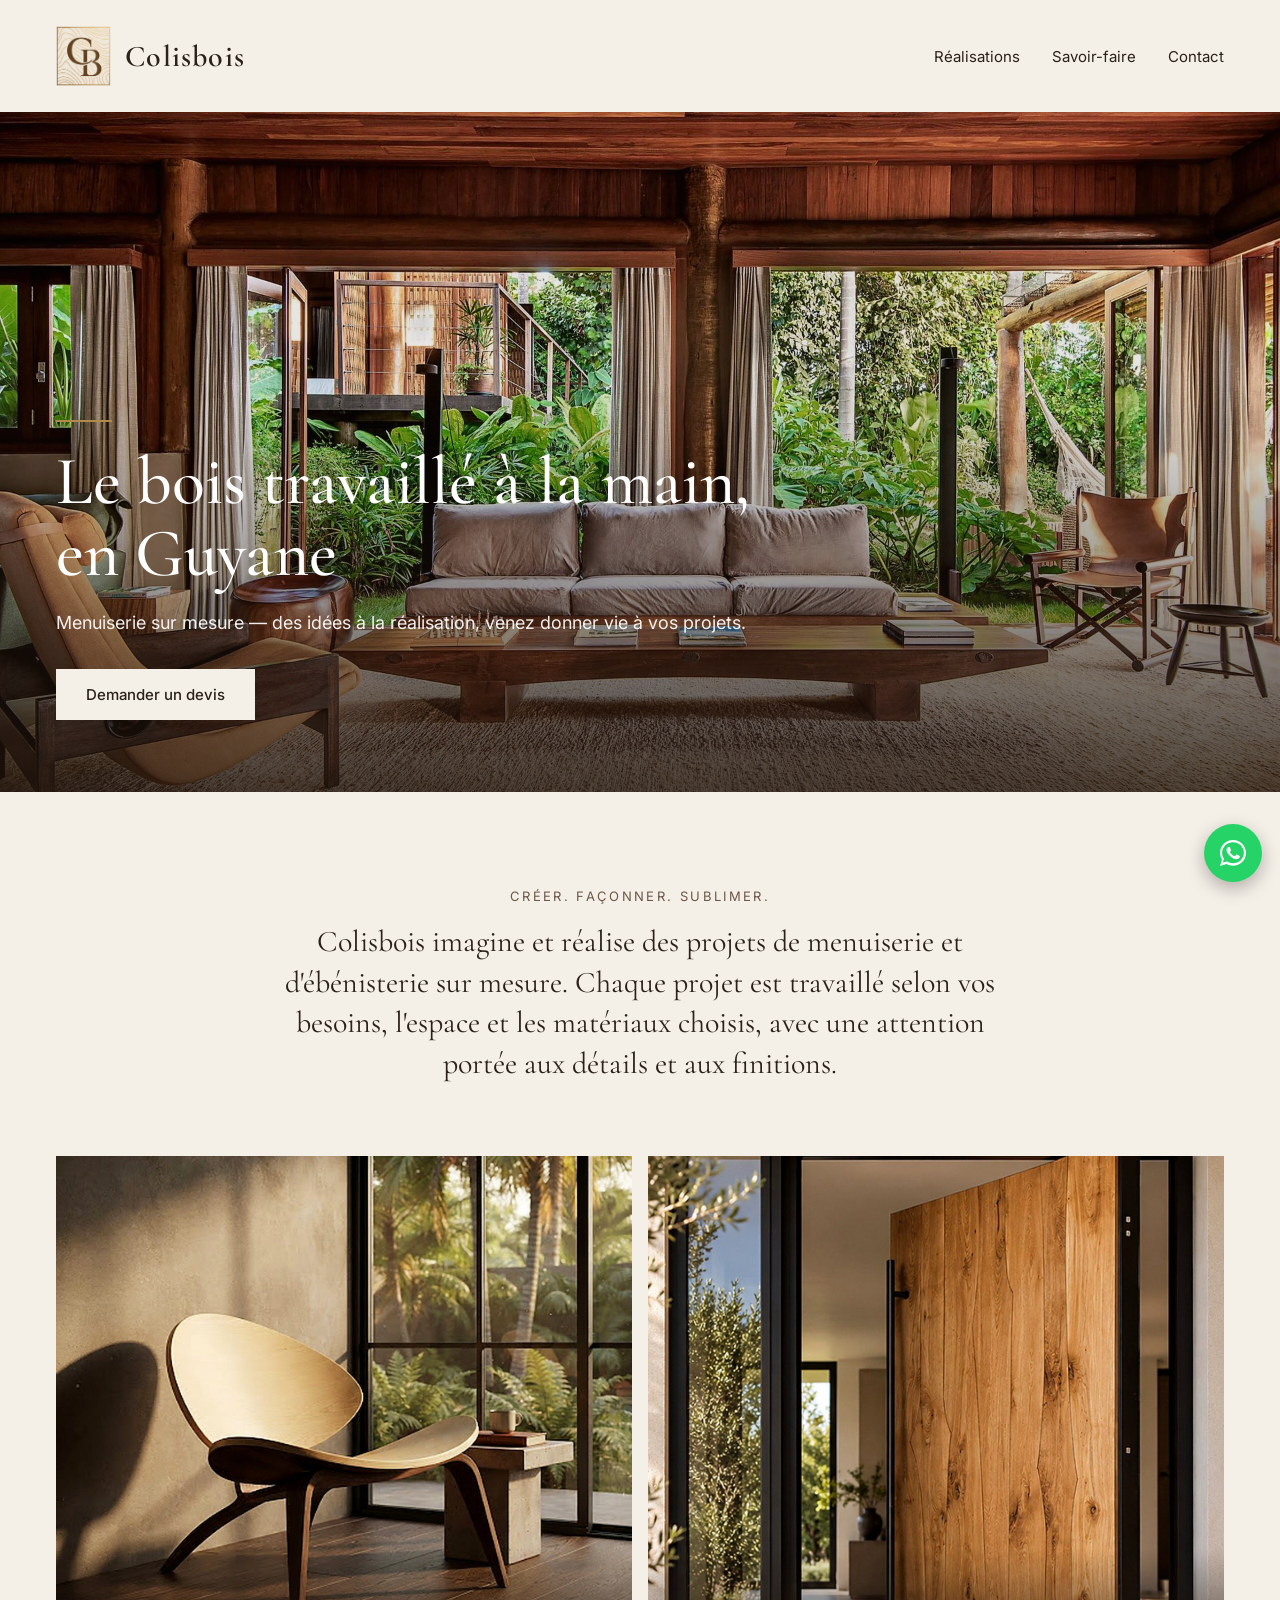
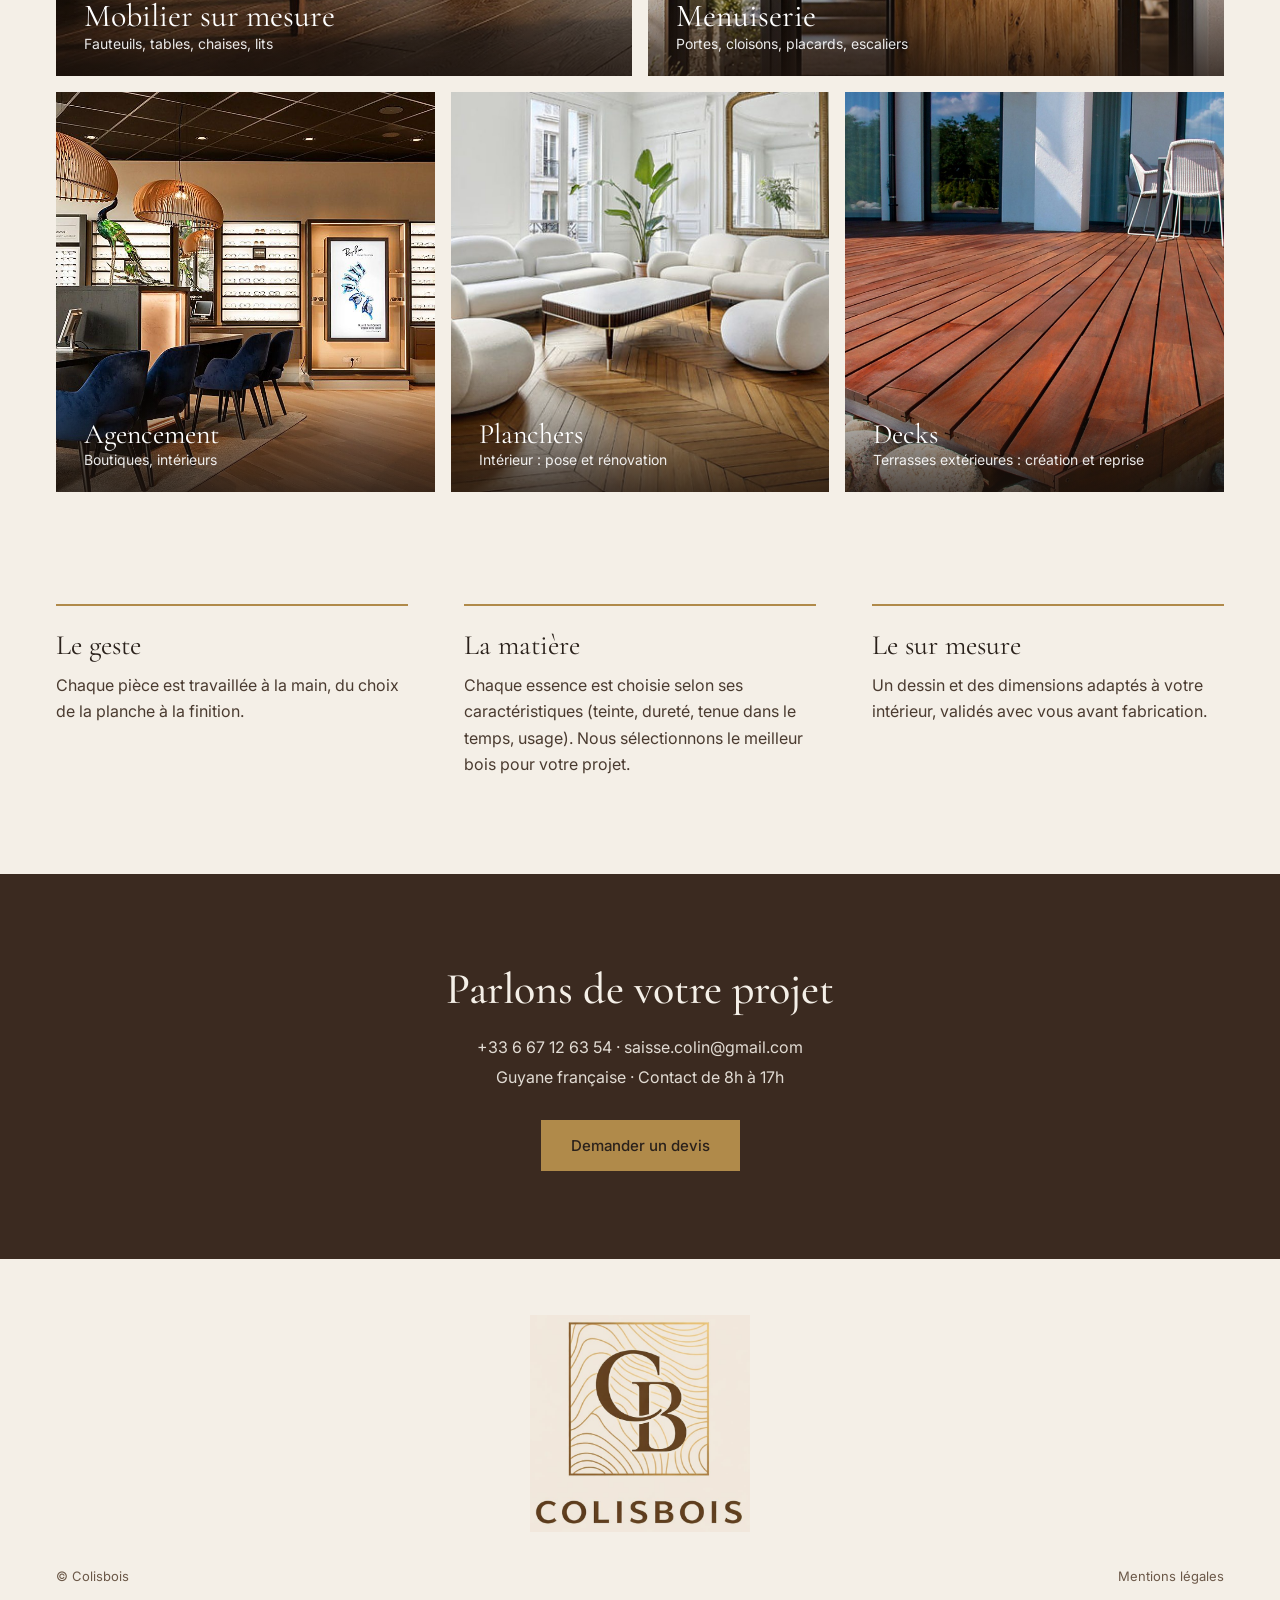
==== index.html @ a7c2ff22 "Add files via upload" ====
<!doctype html>
<html lang="fr">
<head>
<meta charset="utf-8">
<meta name="viewport" content="width=device-width, initial-scale=1">
<title>Colisbois – Menuisier et ébéniste sur mesure en Guyane</title>
<meta name="description" content="Colisbois, menuiserie et ébénisterie sur mesure en Guyane : meubles, portes, agencement, planchers et decks. Des idées à la réalisation. Devis sur demande.">
<link rel="canonical" href="https://www.colisbois.fr/">
<link rel="icon" href="favicon.png">
<meta property="og:title" content="Colisbois – Menuisier et ébéniste sur mesure en Guyane">
<meta property="og:description" content="Créer. Façonner. Sublimer. Menuiserie et ébénisterie sur mesure en Guyane.">
<meta property="og:image" content="https://www.colisbois.fr/images/hero.jpg">
<meta property="og:type" content="website">
<link href="https://fonts.googleapis.com/css2?family=Cormorant+Garamond:wght@500;600&family=Inter:wght@400;500&display=swap" rel="stylesheet">
<style>
html{scroll-behavior:smooth}
body{margin:0;background:#F4EFE7}


a{color:inherit;text-decoration:none}
.tile{position:relative;overflow:hidden;display:block;min-height:340px;background:#5A3A29}
.tile img{position:absolute;inset:0;width:100%;height:100%;object-fit:cover;transition:transform .6s}
.tile{perspective:1400px;overflow:visible !important}
.flip{position:absolute;inset:0;transform-style:preserve-3d;transition:transform .8s ease}
.tile:hover .flip,.tile:focus .flip,.tile:focus-within .flip{transform:rotateY(180deg)}
.front,.back{position:absolute;inset:0;backface-visibility:hidden;-webkit-backface-visibility:hidden;overflow:hidden}
.desc{display:none;margin:8px 0 0;font-size:14px;line-height:1.5;opacity:.95}
@media(hover:none),(max-width:800px){.desc{display:block}.flip{transform:none !important}.back{display:none}.cap{padding-top:80px}}
.back{transform:rotateY(180deg);background:#3B2A20;color:#F4EFE7;display:flex;flex-direction:column;justify-content:center;padding:36px;box-sizing:border-box}
.cap{position:absolute;left:0;right:0;bottom:0;padding:48px 28px 24px;color:#fff;background:linear-gradient(transparent,rgba(30,20,14,.78))}
.wa{display:flex}
[id]{scroll-margin-top:110px}
@media(max-width:800px){.grid{grid-template-columns:1fr !important}.grid a{grid-column:auto !important}.cols{flex-direction:column !important}.nav{flex-wrap:wrap;gap:12px}.hero h1{font-size:44px !important}}

.wa{position:fixed;right:18px;bottom:18px;width:58px;height:58px;border-radius:50%;background:#25D366;align-items:center;justify-content:center;box-shadow:0 6px 18px rgba(0,0,0,.28);z-index:50}
</style>
<script type="application/ld+json">{"@context":"https://schema.org","@type":"LocalBusiness","name":"Colisbois","description":"Menuiserie et ébénisterie sur mesure en Guyane : meubles, menuiserie, agencement, planchers et decks.","url":"https://www.colisbois.fr","telephone":"+33667126354","email":"saisse.colin@gmail.com","image":"https://www.colisbois.fr/images/hero.jpg","areaServed":"Guyane française","openingHours":"Mo-Fr 08:00-17:00","sameAs":[]}</script>
</head>
<body>

<div style="background:#F4EFE7;color:#2A211B;font-family:'Inter',sans-serif;max-width:1440px;margin:0 auto">
<div class="nav" style="position:sticky;top:0;z-index:40;background:#F4EFE7;display:flex;justify-content:space-between;align-items:center;padding:26px 56px;box-sizing:border-box">
<a href="#" aria-label="Colisbois, accueil" style="display:flex;align-items:center;gap:14px;font-family:'Cormorant Garamond',serif;font-size:30px;font-weight:600;letter-spacing:.04em"><img src="images/logo-mark.png" alt="" style="height:60px;width:auto;mix-blend-mode:multiply">Colisbois</a>
<div style="display:flex;gap:32px;font-size:15px"><a href="#univers">Réalisations</a><a href="#savoir-faire">Savoir-faire</a><a href="#contact">Contact</a></div>
</div>
<div class="hero" style="position:relative;min-height:680px;display:flex;align-items:flex-end;overflow:hidden;background:#3a2519">
<img src="images/hero.jpg" alt="Intérieur en bois ouvert sur la végétation" style="position:absolute;inset:0;width:100%;height:100%;object-fit:cover">
<div style="position:absolute;inset:0;background:linear-gradient(to top,rgba(30,18,10,.78),rgba(30,18,10,.1) 60%)"></div>
<div style="position:relative;padding:0 56px 72px;color:#fff;max-width:760px">
<div style="width:56px;height:2px;background:#B08A4A;margin-bottom:24px"></div>
<h1 style="margin:0 0 20px;font-family:'Cormorant Garamond',serif;font-weight:500;font-size:68px;line-height:1.05">Le bois travaillé à la main, en Guyane</h1>
<p style="margin:0 0 32px;font-size:18px;line-height:1.55;opacity:.92">Menuiserie sur mesure — des idées à la réalisation, venez donner vie à vos projets.</p>
<a href="#contact" style="display:inline-block;background:#F4EFE7;color:#2A211B;padding:16px 30px;font-weight:500;font-size:15px">Demander un devis</a>
</div>
</div>
<div style="max-width:760px;margin:0 auto;padding:96px 32px 72px;text-align:center">
<div style="font-size:13px;letter-spacing:.18em;text-transform:uppercase;color:#6B5848;margin-bottom:18px">Créer. Façonner. Sublimer.</div>
<p style="margin:0;font-family:'Cormorant Garamond',serif;font-size:30px;line-height:1.35">Colisbois imagine et réalise des projets de menuiserie et d'ébénisterie sur mesure. Chaque projet est travaillé selon vos besoins, l'espace et les matériaux choisis, avec une attention portée aux détails et aux finitions.</p>
</div>
<div id="univers" class="grid" style="display:grid;grid-template-columns:repeat(6,1fr);gap:16px;padding:0 56px;box-sizing:border-box">
<a class="tile" href="#contact" style="grid-column:span 3;min-height:520px"><div class="flip"><div class="front"><img src="images/mobilier.jpg" alt="Fauteuil en bois clair et noyer"><div class="cap"><div style="font-family:'Cormorant Garamond',serif;font-size:32px">Mobilier sur mesure</div><div style="font-size:14px;opacity:.9">Fauteuils, tables, chaises, lits</div><p class="desc">Colisbois réalise tout type de meubles sur mesure, dans l'essence de bois de votre choix : fauteuils, tables, chaises, lits, buffets… Dimensions, finitions et style définis avec vous.</p></div></div><div class="back"><div style="width:48px;height:2px;background:#B08A4A;margin-bottom:20px"></div><div style="font-family:'Cormorant Garamond',serif;font-size:32px;margin-bottom:14px">Mobilier sur mesure</div><p style="margin:0 0 22px;font-size:16px;line-height:1.65;opacity:.92">Colisbois réalise tout type de meubles sur mesure, dans l'essence de bois de votre choix : fauteuils, tables, chaises, lits, buffets… Dimensions, finitions et style définis avec vous.</p><span style="font-size:14px;color:#B08A4A;border-bottom:1px solid #B08A4A;align-self:flex-start;padding-bottom:2px">Demander un devis</span></div></div></a>
<a class="tile" href="#contact" style="grid-column:span 3;min-height:520px"><div class="flip"><div class="front"><img src="images/menuiserie.jpg" alt="Porte pivotante en chêne massif avec cadre noir" style="object-position:center 45%"><div class="cap"><div style="font-family:'Cormorant Garamond',serif;font-size:32px">Menuiserie</div><div style="font-size:14px;opacity:.9">Portes, cloisons, placards, escaliers</div><p class="desc">Portes, cloisons, placards, escaliers… des ouvrages de menuiserie conçus selon votre espace et posés avec soin.</p></div></div><div class="back"><div style="width:48px;height:2px;background:#B08A4A;margin-bottom:20px"></div><div style="font-family:'Cormorant Garamond',serif;font-size:32px;margin-bottom:14px">Menuiserie</div><p style="margin:0 0 22px;font-size:16px;line-height:1.65;opacity:.92">Portes, cloisons, placards, escaliers… des ouvrages de menuiserie conçus selon votre espace et posés avec soin.</p><span style="font-size:14px;color:#B08A4A;border-bottom:1px solid #B08A4A;align-self:flex-start;padding-bottom:2px">Demander un devis</span></div></div></a>
<a class="tile" href="#contact" style="grid-column:span 2;min-height:400px"><div class="flip"><div class="front"><img src="images/agencement.jpg" alt="Agencement d'une boutique en bois et lumière chaude"><div class="cap"><div style="font-family:'Cormorant Garamond',serif;font-size:28px">Agencement</div><div style="font-size:14px;opacity:.9">Boutiques, intérieurs</div><p class="desc">Aménagement de boutiques et d'intérieurs : comptoirs, rayonnages, habillages muraux, pensés pour votre activité et votre image.</p></div></div><div class="back"><div style="width:48px;height:2px;background:#B08A4A;margin-bottom:20px"></div><div style="font-family:'Cormorant Garamond',serif;font-size:32px;margin-bottom:14px">Agencement</div><p style="margin:0 0 22px;font-size:16px;line-height:1.65;opacity:.92">Aménagement de boutiques et d'intérieurs : comptoirs, rayonnages, habillages muraux, pensés pour votre activité et votre image.</p><span style="font-size:14px;color:#B08A4A;border-bottom:1px solid #B08A4A;align-self:flex-start;padding-bottom:2px">Demander un devis</span></div></div></a>
<a class="tile" href="#contact" style="grid-column:span 2;min-height:400px"><div class="flip"><div class="front"><img src="images/planchers.jpg" alt="Parquet en point de Hongrie dans un salon haussmannien"><div class="cap"><div style="font-family:'Cormorant Garamond',serif;font-size:28px">Planchers</div><div style="font-size:14px;opacity:.9">Intérieur : pose et rénovation</div><p class="desc">Pose et rénovation de planchers et parquets intérieurs, dans l'essence et la finition de votre choix.</p></div></div><div class="back"><div style="width:48px;height:2px;background:#B08A4A;margin-bottom:20px"></div><div style="font-family:'Cormorant Garamond',serif;font-size:32px;margin-bottom:14px">Planchers</div><p style="margin:0 0 22px;font-size:16px;line-height:1.65;opacity:.92">Pose et rénovation de planchers et parquets intérieurs, dans l'essence et la finition de votre choix.</p><span style="font-size:14px;color:#B08A4A;border-bottom:1px solid #B08A4A;align-self:flex-start;padding-bottom:2px">Demander un devis</span></div></div></a>
<a class="tile" href="#contact" style="grid-column:span 2;min-height:400px"><div class="flip"><div class="front"><img src="images/decks.jpg" alt="Terrasse en bois exotique"><div class="cap"><div style="font-family:'Cormorant Garamond',serif;font-size:28px">Decks</div><div style="font-size:14px;opacity:.9">Terrasses extérieures : création et reprise</div><p class="desc">Création et reprise de decks et terrasses extérieures, dans un bois adapté au climat de la Guyane.</p></div></div><div class="back"><div style="width:48px;height:2px;background:#B08A4A;margin-bottom:20px"></div><div style="font-family:'Cormorant Garamond',serif;font-size:32px;margin-bottom:14px">Decks</div><p style="margin:0 0 22px;font-size:16px;line-height:1.65;opacity:.92">Création et reprise de decks et terrasses extérieures, dans un bois adapté au climat de la Guyane.</p><span style="font-size:14px;color:#B08A4A;border-bottom:1px solid #B08A4A;align-self:flex-start;padding-bottom:2px">Demander un devis</span></div></div></a>
</div>
<div id="savoir-faire" style="padding:112px 56px 96px;box-sizing:border-box">
<div class="cols" style="display:flex;gap:56px;max-width:1200px;margin:0 auto">
<div style="flex:1;border-top:2px solid #B08A4A;padding-top:22px"><div style="font-family:'Cormorant Garamond',serif;font-size:28px;margin-bottom:10px">Le geste</div><p style="margin:0;line-height:1.65;color:#4A3B30">Chaque pièce est travaillée à la main, du choix de la planche à la finition.</p></div>
<div style="flex:1;border-top:2px solid #B08A4A;padding-top:22px"><div style="font-family:'Cormorant Garamond',serif;font-size:28px;margin-bottom:10px">La matière</div><p style="margin:0;line-height:1.65;color:#4A3B30">Chaque essence est choisie selon ses caractéristiques (teinte, dureté, tenue dans le temps, usage). Nous sélectionnons le meilleur bois pour votre projet.</p></div>
<div style="flex:1;border-top:2px solid #B08A4A;padding-top:22px"><div style="font-family:'Cormorant Garamond',serif;font-size:28px;margin-bottom:10px">Le sur mesure</div><p style="margin:0;line-height:1.65;color:#4A3B30">Un dessin et des dimensions adaptés à votre intérieur, validés avec vous avant fabrication.</p></div>
</div>
</div>
<div id="contact" style="background:#3B2A20;color:#F4EFE7;padding:88px 56px;text-align:center;box-sizing:border-box">
<h2 style="margin:0 0 16px;font-family:'Cormorant Garamond',serif;font-weight:500;font-size:44px">Parlons de votre projet</h2>
<p style="margin:0 0 28px;opacity:.9;line-height:1.9"><a href="tel:+33667126354">+33 6 67 12 63 54</a> · <a href="mailto:saisse.colin@gmail.com">saisse.colin@gmail.com</a><br>Guyane française · Contact de 8h à 17h</p>
<a href="mailto:saisse.colin@gmail.com" style="display:inline-block;background:#B08A4A;color:#2A211B;padding:16px 30px;font-weight:500;font-size:15px">Demander un devis</a>
</div>
<div style="display:flex;justify-content:center;padding:56px 0 8px"><img src="images/logo-complet.png" alt="Colisbois" style="width:220px;height:auto;mix-blend-mode:multiply"></div>
<div style="padding:28px 56px;font-size:13px;color:#6B5848;display:flex;justify-content:space-between;box-sizing:border-box"><span>© Colisbois</span><span>Mentions légales</span></div>
<a class="wa" href="https://wa.me/33667126354" aria-label="Écrire sur WhatsApp"><svg width="32" height="32" viewBox="0 0 32 32" aria-hidden="true"><path fill="#fff" d="M16 3C8.8 3 3 8.7 3 15.8c0 2.5.7 4.8 2 6.8L3 29l6.6-1.9c1.9 1 4 1.6 6.4 1.6 7.2 0 13-5.7 13-12.8S23.200 3 16 3zm0 23.300c-2.100 0-4.100-.6-5.800-1.700l-.4-.2-3.900 1.100 1.100-3.800-.3-.4a10.400 10.400 0 0 1-1.600-5.500C5.100 10 10 5.300 16 5.300s10.900 4.700 10.900 10.500S22 26.300 16 26.300zm6-7.800c-.3-.2-1.900-.9-2.200-1-.3-.1-.5-.2-.7.200-.2.300-.8 1-1 1.200-.2.200-.4.200-.7.100-.3-.2-1.400-.5-2.600-1.600-1-.9-1.600-1.900-1.800-2.200-.2-.3 0-.5.100-.7l.5-.6c.2-.2.200-.3.300-.5.100-.2.100-.4 0-.6l-1-2.300c-.2-.6-.5-.5-.7-.5h-.6c-.2 0-.6.100-.9.400-.3.300-1.200 1.100-1.200 2.700s1.200 3.200 1.400 3.400c.2.200 2.300 3.500 5.600 4.900.8.300 1.400.5 1.900.6.8.3 1.500.2 2.100.1.600-.1 1.900-.8 2.100-1.500.3-.7.300-1.400.2-1.500-.1-.2-.3-.3-.6-.4z"/></svg></a>
</div>

</body>
</html>
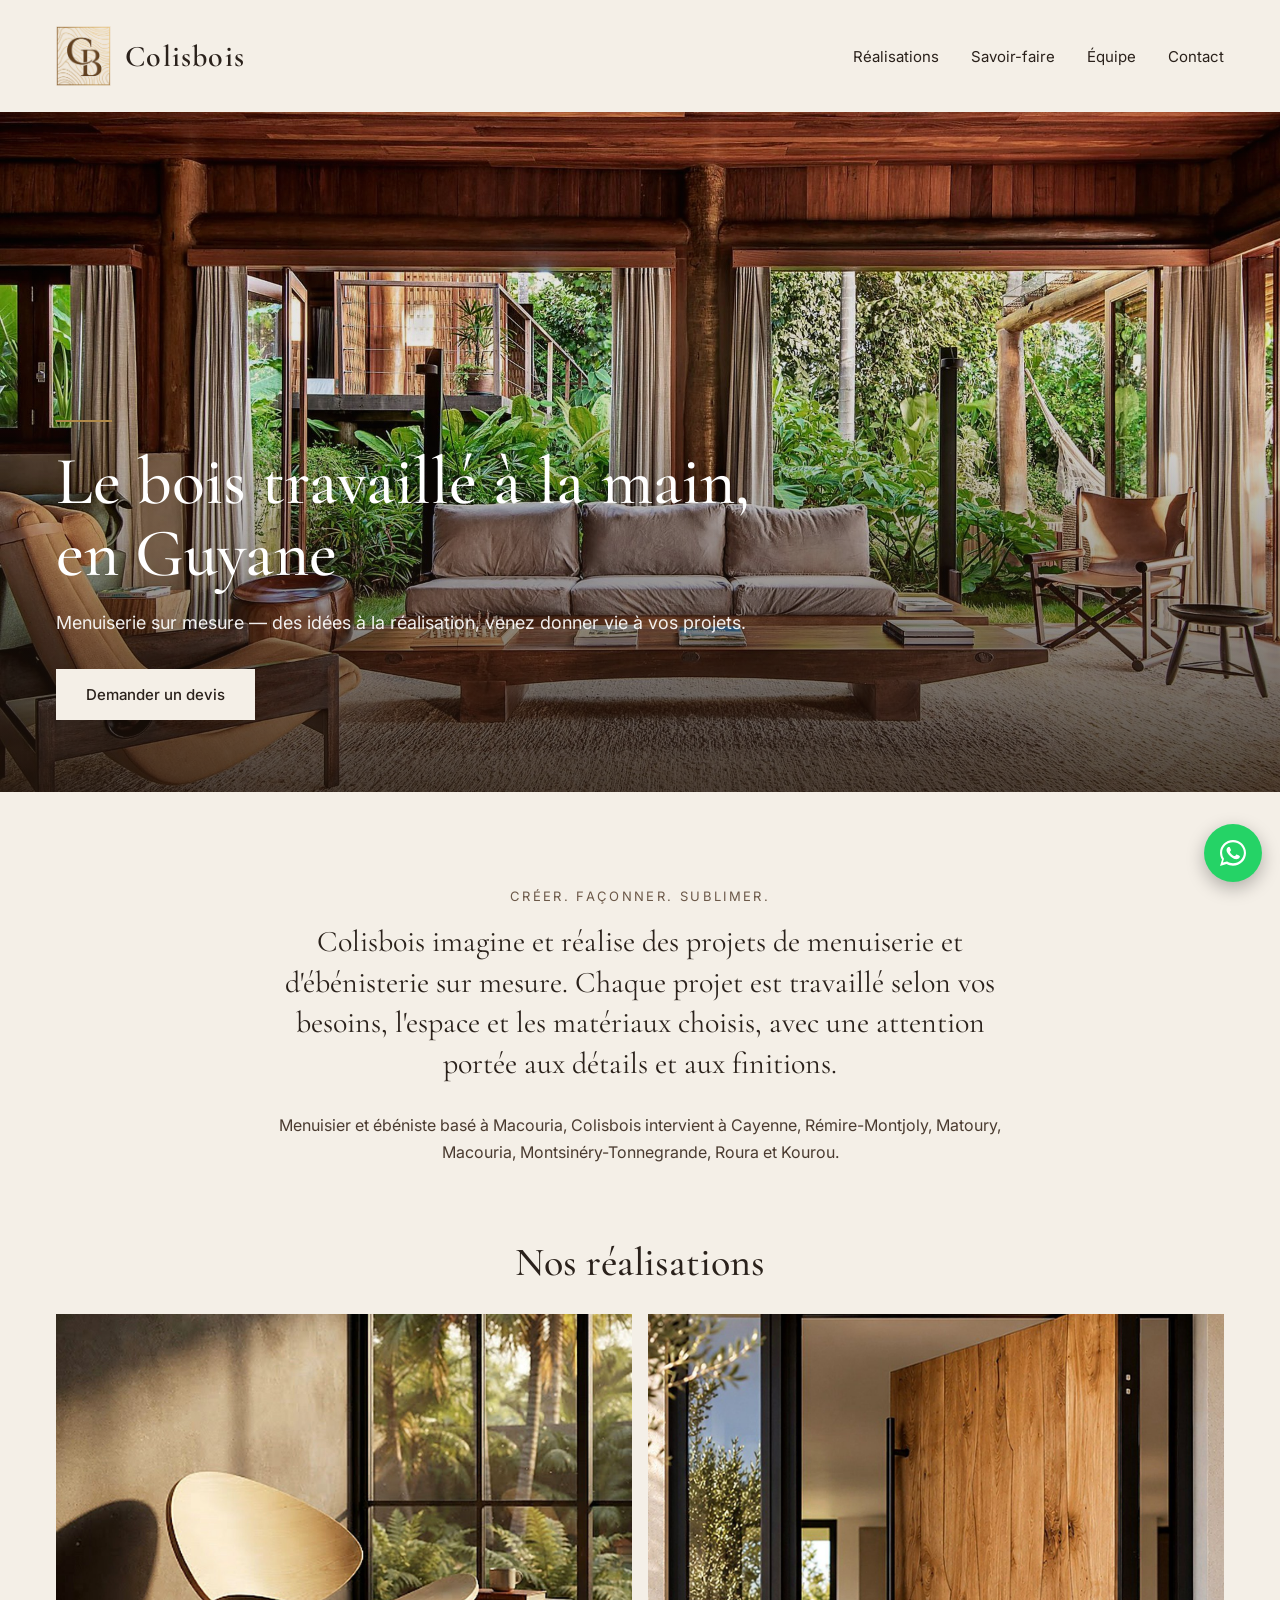
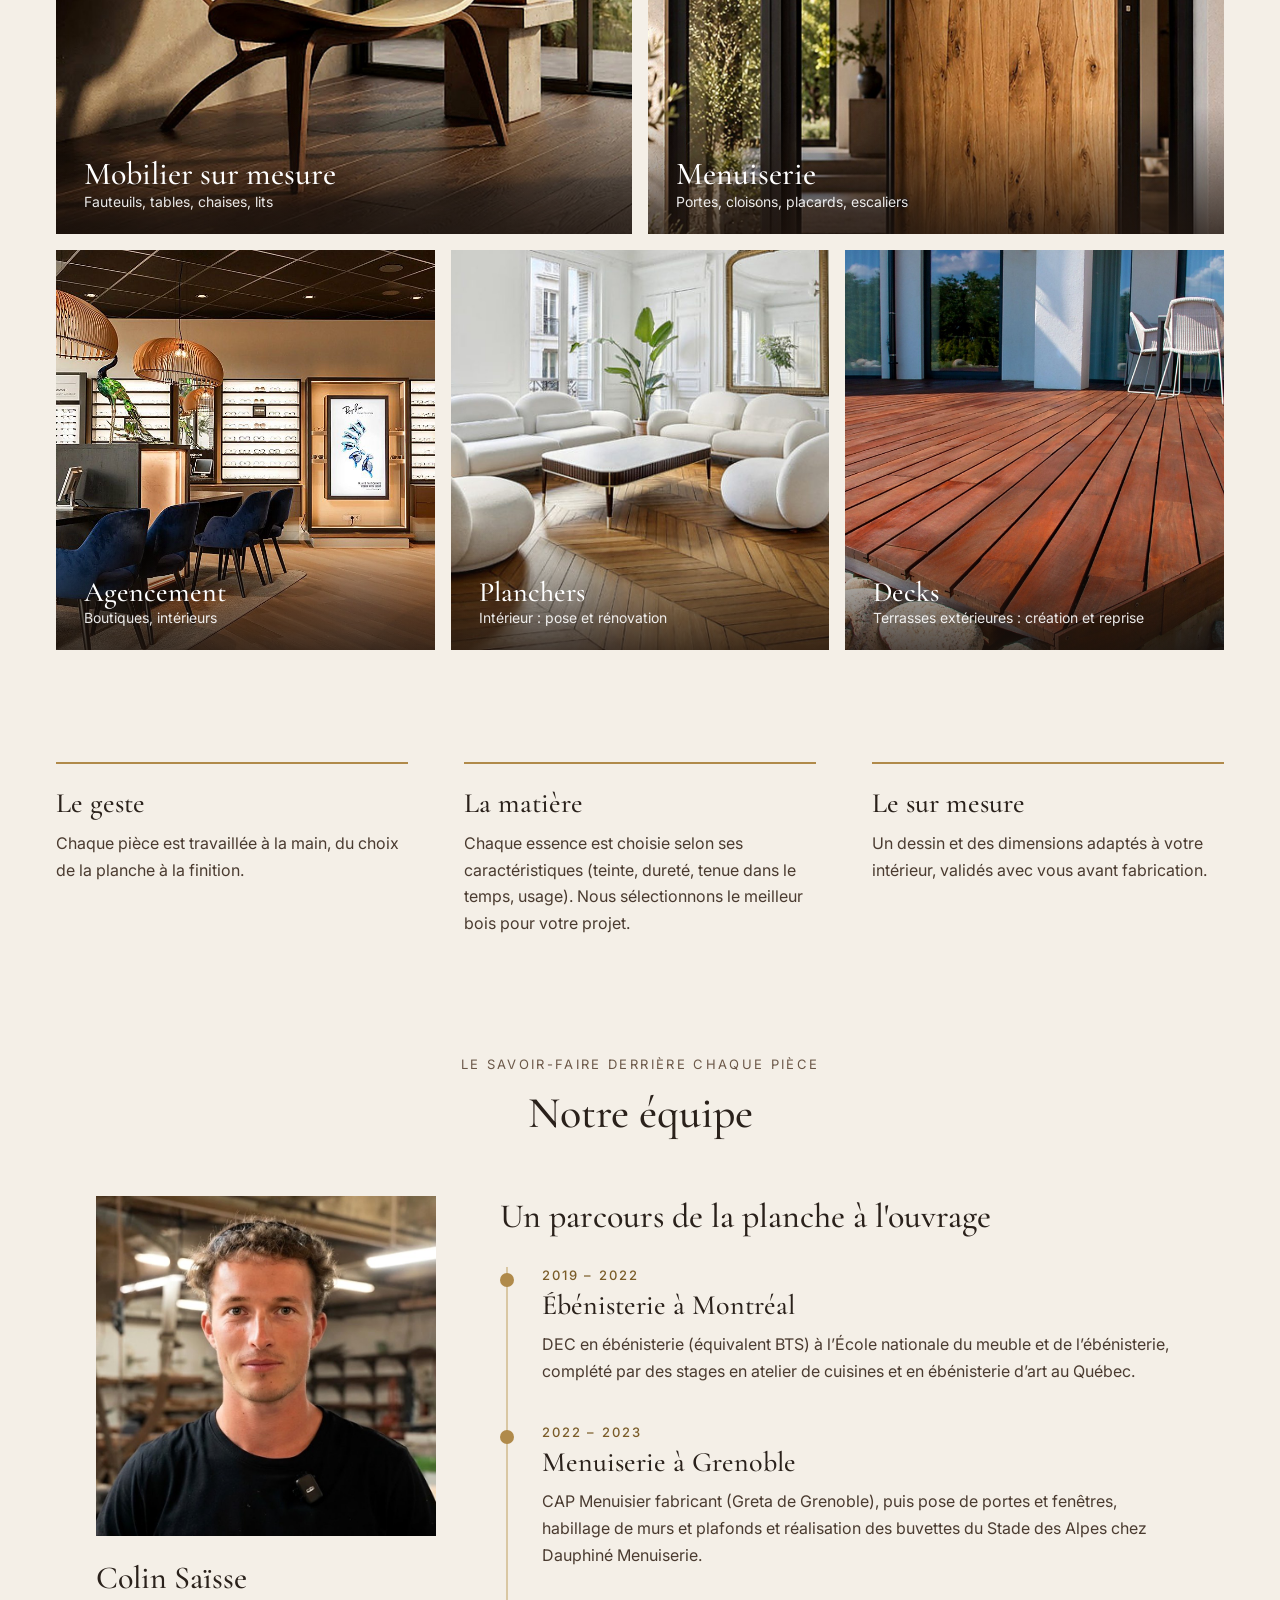
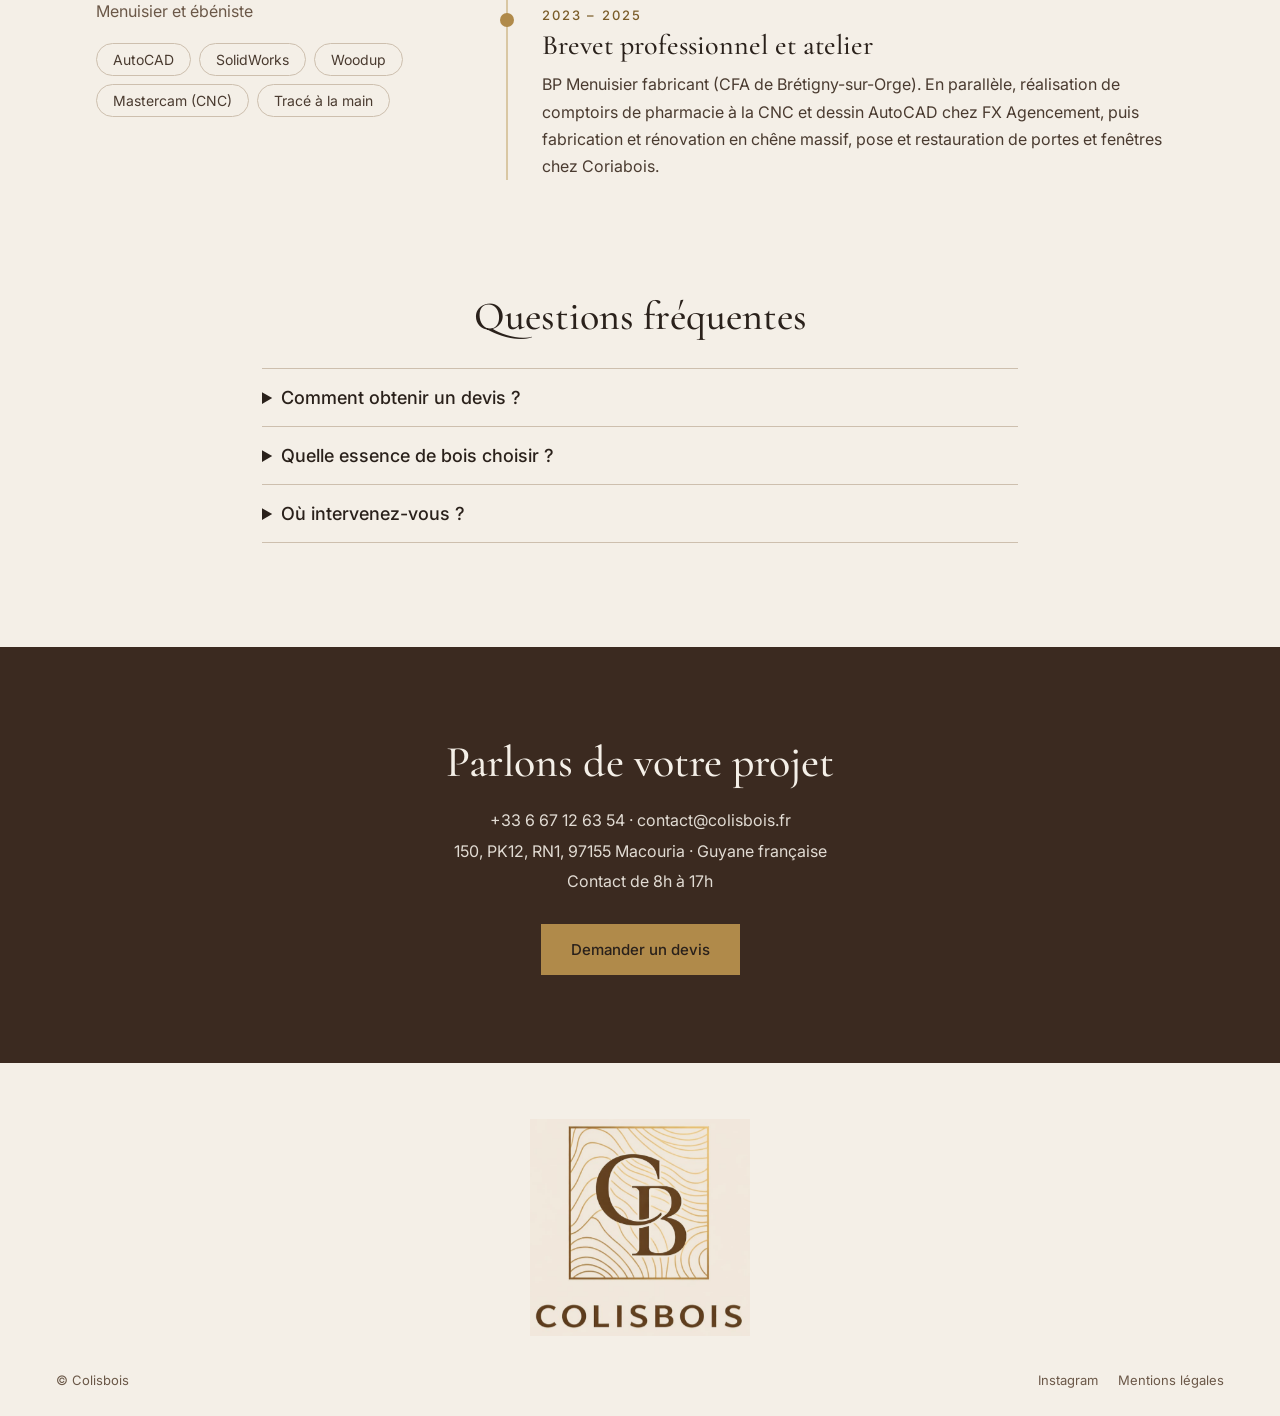
==== commit 099d6378: "Add files via upload" ====
--- a/index.html
+++ b/index.html
@@ -4,12 +4,12 @@
 <meta charset="utf-8">
 <meta name="viewport" content="width=device-width, initial-scale=1">
 <title>Colisbois – Menuisier et ébéniste sur mesure en Guyane</title>
-<meta name="description" content="Colisbois, menuiserie et ébénisterie sur mesure en Guyane : meubles, portes, agencement, planchers et decks. Des idées à la réalisation. Devis sur demande.">
+<meta name="description" content="Colisbois, menuisier et ébéniste à Macouria : menuiserie et ébénisterie sur mesure autour de Cayenne et jusqu'à Kourou : meubles, portes, agencement, planchers et decks. Des idées à la réalisation. Devis sur demande.">
 <link rel="canonical" href="https://www.colisbois.fr/">
 <link rel="icon" href="favicon.png">
 <meta property="og:title" content="Colisbois – Menuisier et ébéniste sur mesure en Guyane">
 <meta property="og:description" content="Créer. Façonner. Sublimer. Menuiserie et ébénisterie sur mesure en Guyane.">
-<meta property="og:image" content="https://www.colisbois.fr/images/hero.jpg">
+<meta property="og:image" content="https://www.colisbois.fr/images/colisbois-menuiserie-ebenisterie-guyane.jpg">
 <meta property="og:type" content="website">
 <link href="https://fonts.googleapis.com/css2?family=Cormorant+Garamond:wght@500;600&family=Inter:wght@400;500&display=swap" rel="stylesheet">
 <style>
@@ -34,17 +34,17 @@
 
 .wa{position:fixed;right:18px;bottom:18px;width:58px;height:58px;border-radius:50%;background:#25D366;align-items:center;justify-content:center;box-shadow:0 6px 18px rgba(0,0,0,.28);z-index:50}
 </style>
-<script type="application/ld+json">{"@context":"https://schema.org","@type":"LocalBusiness","name":"Colisbois","description":"Menuiserie et ébénisterie sur mesure en Guyane : meubles, menuiserie, agencement, planchers et decks.","url":"https://www.colisbois.fr","telephone":"+33667126354","email":"saisse.colin@gmail.com","image":"https://www.colisbois.fr/images/hero.jpg","areaServed":"Guyane française","openingHours":"Mo-Fr 08:00-17:00","sameAs":[]}</script>
+<script type="application/ld+json">{"@context":"https://schema.org","@type":"LocalBusiness","name":"Colisbois","description":"Menuiserie et ébénisterie sur mesure en Guyane : meubles, menuiserie, agencement, planchers et decks.","url":"https://www.colisbois.fr","telephone":"+33667126354","email":"contact@colisbois.fr","image":"https://www.colisbois.fr/images/colisbois-menuiserie-ebenisterie-guyane.jpg","address":{"@type":"PostalAddress","streetAddress":"150, PK12, RN1","postalCode":"97155","addressLocality":"Macouria","addressCountry":"GF"},"areaServed":[{"@type":"City","name":"Cayenne"},{"@type":"City","name":"Rémire-Montjoly"},{"@type":"City","name":"Matoury"},{"@type":"City","name":"Macouria"},{"@type":"City","name":"Montsinéry-Tonnegrande"},{"@type":"City","name":"Roura"},{"@type":"City","name":"Kourou"}],"openingHours":"Mo-Fr 08:00-17:00","sameAs":["https://www.instagram.com/colisbois"]}</script>
 </head>
 <body>
 
 <div style="background:#F4EFE7;color:#2A211B;font-family:'Inter',sans-serif;max-width:1440px;margin:0 auto">
 <div class="nav" style="position:sticky;top:0;z-index:40;background:#F4EFE7;display:flex;justify-content:space-between;align-items:center;padding:26px 56px;box-sizing:border-box">
 <a href="#" aria-label="Colisbois, accueil" style="display:flex;align-items:center;gap:14px;font-family:'Cormorant Garamond',serif;font-size:30px;font-weight:600;letter-spacing:.04em"><img src="images/logo-mark.png" alt="" style="height:60px;width:auto;mix-blend-mode:multiply">Colisbois</a>
-<div style="display:flex;gap:32px;font-size:15px"><a href="#univers">Réalisations</a><a href="#savoir-faire">Savoir-faire</a><a href="#contact">Contact</a></div>
+<div style="display:flex;gap:32px;font-size:15px"><a href="#univers">Réalisations</a><a href="#savoir-faire">Savoir-faire</a><a href="#equipe">Équipe</a><a href="#contact">Contact</a></div>
 </div>
 <div class="hero" style="position:relative;min-height:680px;display:flex;align-items:flex-end;overflow:hidden;background:#3a2519">
-<img src="images/hero.jpg" alt="Intérieur en bois ouvert sur la végétation" style="position:absolute;inset:0;width:100%;height:100%;object-fit:cover">
+<img fetchpriority="high" src="images/colisbois-menuiserie-ebenisterie-guyane.jpg" alt="Intérieur en bois ouvert sur la végétation" style="position:absolute;inset:0;width:100%;height:100%;object-fit:cover">
 <div style="position:absolute;inset:0;background:linear-gradient(to top,rgba(30,18,10,.78),rgba(30,18,10,.1) 60%)"></div>
 <div style="position:relative;padding:0 56px 72px;color:#fff;max-width:760px">
 <div style="width:56px;height:2px;background:#B08A4A;margin-bottom:24px"></div>
@@ -56,28 +56,48 @@
 <div style="max-width:760px;margin:0 auto;padding:96px 32px 72px;text-align:center">
 <div style="font-size:13px;letter-spacing:.18em;text-transform:uppercase;color:#6B5848;margin-bottom:18px">Créer. Façonner. Sublimer.</div>
 <p style="margin:0;font-family:'Cormorant Garamond',serif;font-size:30px;line-height:1.35">Colisbois imagine et réalise des projets de menuiserie et d'ébénisterie sur mesure. Chaque projet est travaillé selon vos besoins, l'espace et les matériaux choisis, avec une attention portée aux détails et aux finitions.</p>
+<p style="margin:28px 0 0;font-size:16px;line-height:1.7;color:#4A3B30">Menuisier et ébéniste basé à Macouria, Colisbois intervient à Cayenne, Rémire-Montjoly, Matoury, Macouria, Montsinéry-Tonnegrande, Roura et Kourou.</p>
 </div>
+<h2 style="margin:0 0 28px;padding:0 56px;font-family:'Cormorant Garamond',serif;font-weight:500;font-size:40px;text-align:center">Nos réalisations</h2>
 <div id="univers" class="grid" style="display:grid;grid-template-columns:repeat(6,1fr);gap:16px;padding:0 56px;box-sizing:border-box">
-<a class="tile" href="#contact" style="grid-column:span 3;min-height:520px"><div class="flip"><div class="front"><img src="images/mobilier.jpg" alt="Fauteuil en bois clair et noyer"><div class="cap"><div style="font-family:'Cormorant Garamond',serif;font-size:32px">Mobilier sur mesure</div><div style="font-size:14px;opacity:.9">Fauteuils, tables, chaises, lits</div><p class="desc">Colisbois réalise tout type de meubles sur mesure, dans l'essence de bois de votre choix : fauteuils, tables, chaises, lits, buffets… Dimensions, finitions et style définis avec vous.</p></div></div><div class="back"><div style="width:48px;height:2px;background:#B08A4A;margin-bottom:20px"></div><div style="font-family:'Cormorant Garamond',serif;font-size:32px;margin-bottom:14px">Mobilier sur mesure</div><p style="margin:0 0 22px;font-size:16px;line-height:1.65;opacity:.92">Colisbois réalise tout type de meubles sur mesure, dans l'essence de bois de votre choix : fauteuils, tables, chaises, lits, buffets… Dimensions, finitions et style définis avec vous.</p><span style="font-size:14px;color:#B08A4A;border-bottom:1px solid #B08A4A;align-self:flex-start;padding-bottom:2px">Demander un devis</span></div></div></a>
-<a class="tile" href="#contact" style="grid-column:span 3;min-height:520px"><div class="flip"><div class="front"><img src="images/menuiserie.jpg" alt="Porte pivotante en chêne massif avec cadre noir" style="object-position:center 45%"><div class="cap"><div style="font-family:'Cormorant Garamond',serif;font-size:32px">Menuiserie</div><div style="font-size:14px;opacity:.9">Portes, cloisons, placards, escaliers</div><p class="desc">Portes, cloisons, placards, escaliers… des ouvrages de menuiserie conçus selon votre espace et posés avec soin.</p></div></div><div class="back"><div style="width:48px;height:2px;background:#B08A4A;margin-bottom:20px"></div><div style="font-family:'Cormorant Garamond',serif;font-size:32px;margin-bottom:14px">Menuiserie</div><p style="margin:0 0 22px;font-size:16px;line-height:1.65;opacity:.92">Portes, cloisons, placards, escaliers… des ouvrages de menuiserie conçus selon votre espace et posés avec soin.</p><span style="font-size:14px;color:#B08A4A;border-bottom:1px solid #B08A4A;align-self:flex-start;padding-bottom:2px">Demander un devis</span></div></div></a>
-<a class="tile" href="#contact" style="grid-column:span 2;min-height:400px"><div class="flip"><div class="front"><img src="images/agencement.jpg" alt="Agencement d'une boutique en bois et lumière chaude"><div class="cap"><div style="font-family:'Cormorant Garamond',serif;font-size:28px">Agencement</div><div style="font-size:14px;opacity:.9">Boutiques, intérieurs</div><p class="desc">Aménagement de boutiques et d'intérieurs : comptoirs, rayonnages, habillages muraux, pensés pour votre activité et votre image.</p></div></div><div class="back"><div style="width:48px;height:2px;background:#B08A4A;margin-bottom:20px"></div><div style="font-family:'Cormorant Garamond',serif;font-size:32px;margin-bottom:14px">Agencement</div><p style="margin:0 0 22px;font-size:16px;line-height:1.65;opacity:.92">Aménagement de boutiques et d'intérieurs : comptoirs, rayonnages, habillages muraux, pensés pour votre activité et votre image.</p><span style="font-size:14px;color:#B08A4A;border-bottom:1px solid #B08A4A;align-self:flex-start;padding-bottom:2px">Demander un devis</span></div></div></a>
-<a class="tile" href="#contact" style="grid-column:span 2;min-height:400px"><div class="flip"><div class="front"><img src="images/planchers.jpg" alt="Parquet en point de Hongrie dans un salon haussmannien"><div class="cap"><div style="font-family:'Cormorant Garamond',serif;font-size:28px">Planchers</div><div style="font-size:14px;opacity:.9">Intérieur : pose et rénovation</div><p class="desc">Pose et rénovation de planchers et parquets intérieurs, dans l'essence et la finition de votre choix.</p></div></div><div class="back"><div style="width:48px;height:2px;background:#B08A4A;margin-bottom:20px"></div><div style="font-family:'Cormorant Garamond',serif;font-size:32px;margin-bottom:14px">Planchers</div><p style="margin:0 0 22px;font-size:16px;line-height:1.65;opacity:.92">Pose et rénovation de planchers et parquets intérieurs, dans l'essence et la finition de votre choix.</p><span style="font-size:14px;color:#B08A4A;border-bottom:1px solid #B08A4A;align-self:flex-start;padding-bottom:2px">Demander un devis</span></div></div></a>
-<a class="tile" href="#contact" style="grid-column:span 2;min-height:400px"><div class="flip"><div class="front"><img src="images/decks.jpg" alt="Terrasse en bois exotique"><div class="cap"><div style="font-family:'Cormorant Garamond',serif;font-size:28px">Decks</div><div style="font-size:14px;opacity:.9">Terrasses extérieures : création et reprise</div><p class="desc">Création et reprise de decks et terrasses extérieures, dans un bois adapté au climat de la Guyane.</p></div></div><div class="back"><div style="width:48px;height:2px;background:#B08A4A;margin-bottom:20px"></div><div style="font-family:'Cormorant Garamond',serif;font-size:32px;margin-bottom:14px">Decks</div><p style="margin:0 0 22px;font-size:16px;line-height:1.65;opacity:.92">Création et reprise de decks et terrasses extérieures, dans un bois adapté au climat de la Guyane.</p><span style="font-size:14px;color:#B08A4A;border-bottom:1px solid #B08A4A;align-self:flex-start;padding-bottom:2px">Demander un devis</span></div></div></a>
+<a class="tile" href="#contact" style="grid-column:span 3;min-height:520px"><div class="flip"><div class="front"><img loading="lazy" decoding="async" src="images/meuble-sur-mesure-guyane.jpg" alt="Fauteuil en bois clair et noyer"><div class="cap"><h3 style="margin:0;font-weight:500;font-family:'Cormorant Garamond',serif;font-size:32px">Mobilier sur mesure</h3><div style="font-size:14px;opacity:.9">Fauteuils, tables, chaises, lits</div><p class="desc">Colisbois réalise tout type de meubles sur mesure, dans l'essence de bois de votre choix : fauteuils, tables, chaises, lits, buffets… Dimensions, finitions et style définis avec vous.</p></div></div><div class="back"><div style="width:48px;height:2px;background:#B08A4A;margin-bottom:20px"></div><h3 style="margin:0;font-weight:500;font-family:'Cormorant Garamond',serif;font-size:32px;margin-bottom:14px">Mobilier sur mesure</h3><p style="margin:0 0 22px;font-size:16px;line-height:1.65;opacity:.92">Colisbois réalise tout type de meubles sur mesure, dans l'essence de bois de votre choix : fauteuils, tables, chaises, lits, buffets… Dimensions, finitions et style définis avec vous.</p><span style="font-size:14px;color:#B08A4A;border-bottom:1px solid #B08A4A;align-self:flex-start;padding-bottom:2px">Demander un devis</span></div></div></a>
+<a class="tile" href="#contact" style="grid-column:span 3;min-height:520px"><div class="flip"><div class="front"><img loading="lazy" decoding="async" src="images/menuiserie-sur-mesure-guyane.jpg" alt="Porte pivotante en chêne massif avec cadre noir" style="object-position:center 45%"><div class="cap"><h3 style="margin:0;font-weight:500;font-family:'Cormorant Garamond',serif;font-size:32px">Menuiserie</h3><div style="font-size:14px;opacity:.9">Portes, cloisons, placards, escaliers</div><p class="desc">Portes, cloisons, placards, escaliers… des ouvrages de menuiserie conçus selon votre espace et posés avec soin.</p></div></div><div class="back"><div style="width:48px;height:2px;background:#B08A4A;margin-bottom:20px"></div><h3 style="margin:0;font-weight:500;font-family:'Cormorant Garamond',serif;font-size:32px;margin-bottom:14px">Menuiserie</h3><p style="margin:0 0 22px;font-size:16px;line-height:1.65;opacity:.92">Portes, cloisons, placards, escaliers… des ouvrages de menuiserie conçus selon votre espace et posés avec soin.</p><span style="font-size:14px;color:#B08A4A;border-bottom:1px solid #B08A4A;align-self:flex-start;padding-bottom:2px">Demander un devis</span></div></div></a>
+<a class="tile" href="#contact" style="grid-column:span 2;min-height:400px"><div class="flip"><div class="front"><img loading="lazy" decoding="async" src="images/agencement-boutique-guyane.jpg" alt="Agencement d'une boutique en bois et lumière chaude"><div class="cap"><h3 style="margin:0;font-weight:500;font-family:'Cormorant Garamond',serif;font-size:28px">Agencement</h3><div style="font-size:14px;opacity:.9">Boutiques, intérieurs</div><p class="desc">Aménagement de boutiques et d'intérieurs : comptoirs, rayonnages, habillages muraux, pensés pour votre activité et votre image.</p></div></div><div class="back"><div style="width:48px;height:2px;background:#B08A4A;margin-bottom:20px"></div><h3 style="margin:0;font-weight:500;font-family:'Cormorant Garamond',serif;font-size:32px;margin-bottom:14px">Agencement</h3><p style="margin:0 0 22px;font-size:16px;line-height:1.65;opacity:.92">Aménagement de boutiques et d'intérieurs : comptoirs, rayonnages, habillages muraux, pensés pour votre activité et votre image.</p><span style="font-size:14px;color:#B08A4A;border-bottom:1px solid #B08A4A;align-self:flex-start;padding-bottom:2px">Demander un devis</span></div></div></a>
+<a class="tile" href="#contact" style="grid-column:span 2;min-height:400px"><div class="flip"><div class="front"><img loading="lazy" decoding="async" src="images/pose-plancher-parquet-guyane.jpg" alt="Parquet en point de Hongrie dans un salon haussmannien"><div class="cap"><h3 style="margin:0;font-weight:500;font-family:'Cormorant Garamond',serif;font-size:28px">Planchers</h3><div style="font-size:14px;opacity:.9">Intérieur : pose et rénovation</div><p class="desc">Pose et rénovation de planchers et parquets intérieurs, dans l'essence et la finition de votre choix.</p></div></div><div class="back"><div style="width:48px;height:2px;background:#B08A4A;margin-bottom:20px"></div><h3 style="margin:0;font-weight:500;font-family:'Cormorant Garamond',serif;font-size:32px;margin-bottom:14px">Planchers</h3><p style="margin:0 0 22px;font-size:16px;line-height:1.65;opacity:.92">Pose et rénovation de planchers et parquets intérieurs, dans l'essence et la finition de votre choix.</p><span style="font-size:14px;color:#B08A4A;border-bottom:1px solid #B08A4A;align-self:flex-start;padding-bottom:2px">Demander un devis</span></div></div></a>
+<a class="tile" href="#contact" style="grid-column:span 2;min-height:400px"><div class="flip"><div class="front"><img loading="lazy" decoding="async" src="images/terrasse-deck-bois-guyane.jpg" alt="Terrasse en bois exotique"><div class="cap"><h3 style="margin:0;font-weight:500;font-family:'Cormorant Garamond',serif;font-size:28px">Decks</h3><div style="font-size:14px;opacity:.9">Terrasses extérieures : création et reprise</div><p class="desc">Création et reprise de decks et terrasses extérieures, dans un bois adapté au climat de la Guyane.</p></div></div><div class="back"><div style="width:48px;height:2px;background:#B08A4A;margin-bottom:20px"></div><h3 style="margin:0;font-weight:500;font-family:'Cormorant Garamond',serif;font-size:32px;margin-bottom:14px">Decks</h3><p style="margin:0 0 22px;font-size:16px;line-height:1.65;opacity:.92">Création et reprise de decks et terrasses extérieures, dans un bois adapté au climat de la Guyane.</p><span style="font-size:14px;color:#B08A4A;border-bottom:1px solid #B08A4A;align-self:flex-start;padding-bottom:2px">Demander un devis</span></div></div></a>
 </div>
 <div id="savoir-faire" style="padding:112px 56px 96px;box-sizing:border-box">
 <div class="cols" style="display:flex;gap:56px;max-width:1200px;margin:0 auto">
-<div style="flex:1;border-top:2px solid #B08A4A;padding-top:22px"><div style="font-family:'Cormorant Garamond',serif;font-size:28px;margin-bottom:10px">Le geste</div><p style="margin:0;line-height:1.65;color:#4A3B30">Chaque pièce est travaillée à la main, du choix de la planche à la finition.</p></div>
-<div style="flex:1;border-top:2px solid #B08A4A;padding-top:22px"><div style="font-family:'Cormorant Garamond',serif;font-size:28px;margin-bottom:10px">La matière</div><p style="margin:0;line-height:1.65;color:#4A3B30">Chaque essence est choisie selon ses caractéristiques (teinte, dureté, tenue dans le temps, usage). Nous sélectionnons le meilleur bois pour votre projet.</p></div>
-<div style="flex:1;border-top:2px solid #B08A4A;padding-top:22px"><div style="font-family:'Cormorant Garamond',serif;font-size:28px;margin-bottom:10px">Le sur mesure</div><p style="margin:0;line-height:1.65;color:#4A3B30">Un dessin et des dimensions adaptés à votre intérieur, validés avec vous avant fabrication.</p></div>
+<div style="flex:1;border-top:2px solid #B08A4A;padding-top:22px"><h3 style="margin:0;font-weight:500;font-family:'Cormorant Garamond',serif;font-size:28px;margin-bottom:10px">Le geste</h3><p style="margin:0;line-height:1.65;color:#4A3B30">Chaque pièce est travaillée à la main, du choix de la planche à la finition.</p></div>
+<div style="flex:1;border-top:2px solid #B08A4A;padding-top:22px"><h3 style="margin:0;font-weight:500;font-family:'Cormorant Garamond',serif;font-size:28px;margin-bottom:10px">La matière</h3><p style="margin:0;line-height:1.65;color:#4A3B30">Chaque essence est choisie selon ses caractéristiques (teinte, dureté, tenue dans le temps, usage). Nous sélectionnons le meilleur bois pour votre projet.</p></div>
+<div style="flex:1;border-top:2px solid #B08A4A;padding-top:22px"><h3 style="margin:0;font-weight:500;font-family:'Cormorant Garamond',serif;font-size:28px;margin-bottom:10px">Le sur mesure</h3><p style="margin:0;line-height:1.65;color:#4A3B30">Un dessin et des dimensions adaptés à votre intérieur, validés avec vous avant fabrication.</p></div>
 </div>
+</div>
+<div id="equipe" style="max-width:1200px;margin:0 auto;padding:24px 56px 112px;box-sizing:border-box">
+<div style="text-align:center;margin-bottom:56px"><div style="font-size:13px;letter-spacing:.18em;text-transform:uppercase;color:#6B5848;margin-bottom:14px">Le savoir-faire derrière chaque pièce</div><h2 style="margin:0;font-family:'Cormorant Garamond',serif;font-weight:500;font-size:44px">Notre équipe</h2></div>
+<div style="display:flex;flex-wrap:wrap;gap:64px;align-items:flex-start">
+<div style="flex:0 0 340px;max-width:100%"><img loading="lazy" src="images/colin-saisse-menuisier-ebeniste.jpg" alt="Colin Saïsse, menuisier et ébéniste, dans son atelier" style="width:100%;aspect-ratio:1/1;object-fit:cover;display:block"><h3 style="margin:22px 0 4px;font-family:'Cormorant Garamond',serif;font-weight:500;font-size:32px">Colin Saïsse</h3><div style="color:#6B5848;margin-bottom:22px">Menuisier et ébéniste</div><div style="display:flex;flex-wrap:wrap;gap:8px"><span style="border:1px solid #CDBFAE;border-radius:999px;padding:7px 16px;font-size:14px;color:#4A3B30">AutoCAD</span><span style="border:1px solid #CDBFAE;border-radius:999px;padding:7px 16px;font-size:14px;color:#4A3B30">SolidWorks</span><span style="border:1px solid #CDBFAE;border-radius:999px;padding:7px 16px;font-size:14px;color:#4A3B30">Woodup</span><span style="border:1px solid #CDBFAE;border-radius:999px;padding:7px 16px;font-size:14px;color:#4A3B30">Mastercam (CNC)</span><span style="border:1px solid #CDBFAE;border-radius:999px;padding:7px 16px;font-size:14px;color:#4A3B30">Tracé à la main</span></div></div>
+<div style="flex:1 1 420px;min-width:280px"><h3 style="margin:0 0 30px;font-family:'Cormorant Garamond',serif;font-weight:500;font-size:34px">Un parcours de la planche à l'ouvrage</h3>
+<div style="margin-left:6px;border-left:2px solid #D9C7A3">
+<div style="position:relative;padding:0 0 38px 34px"><span style="position:absolute;left:-8px;top:6px;width:14px;height:14px;border-radius:50%;background:#B08A4A"></span><div style="font-size:13px;letter-spacing:.16em;text-transform:uppercase;color:#7A5C28;font-weight:500">2019 – 2022</div><h4 style="margin:6px 0 10px;font-family:'Cormorant Garamond',serif;font-weight:500;font-size:28px;line-height:1.15">Ébénisterie à Montréal</h4><p style="margin:0;line-height:1.7;color:#4A3B30">DEC en ébénisterie (équivalent BTS) à l’École nationale du meuble et de l’ébénisterie, complété par des stages en atelier de cuisines et en ébénisterie d’art au Québec.</p></div>
+<div style="position:relative;padding:0 0 38px 34px"><span style="position:absolute;left:-8px;top:6px;width:14px;height:14px;border-radius:50%;background:#B08A4A"></span><div style="font-size:13px;letter-spacing:.16em;text-transform:uppercase;color:#7A5C28;font-weight:500">2022 – 2023</div><h4 style="margin:6px 0 10px;font-family:'Cormorant Garamond',serif;font-weight:500;font-size:28px;line-height:1.15">Menuiserie à Grenoble</h4><p style="margin:0;line-height:1.7;color:#4A3B30">CAP Menuisier fabricant (Greta de Grenoble), puis pose de portes et fenêtres, habillage de murs et plafonds et réalisation des buvettes du Stade des Alpes chez Dauphiné Menuiserie.</p></div>
+<div style="position:relative;padding:0 0 0 34px"><span style="position:absolute;left:-8px;top:6px;width:14px;height:14px;border-radius:50%;background:#B08A4A"></span><div style="font-size:13px;letter-spacing:.16em;text-transform:uppercase;color:#7A5C28;font-weight:500">2023 – 2025</div><h4 style="margin:6px 0 10px;font-family:'Cormorant Garamond',serif;font-weight:500;font-size:28px;line-height:1.15">Brevet professionnel et atelier</h4><p style="margin:0;line-height:1.7;color:#4A3B30">BP Menuisier fabricant (CFA de Brétigny-sur-Orge). En parallèle, réalisation de comptoirs de pharmacie à la CNC et dessin AutoCAD chez FX Agencement, puis fabrication et rénovation en chêne massif, pose et restauration de portes et fenêtres chez Coriabois.</p></div>
+</div></div>
+</div>
+</div>
+<div style="max-width:820px;margin:0 auto;padding:0 32px 104px;box-sizing:border-box">
+<h2 style="margin:0 0 28px;font-family:'Cormorant Garamond',serif;font-weight:500;font-size:40px;text-align:center">Questions fréquentes</h2>
+<details style="border-top:1px solid #CDBFAE;padding:18px 0"><summary style="cursor:pointer;font-size:18px;font-weight:500">Comment obtenir un devis ?</summary><p style="margin:12px 0 0;line-height:1.7;color:#4A3B30">Contactez-nous par téléphone, WhatsApp ou email en décrivant votre projet : usage, dimensions approximatives, essence de bois souhaitée. Nous revenons vers vous pour en discuter.</p></details>
+<details style="border-top:1px solid #CDBFAE;padding:18px 0"><summary style="cursor:pointer;font-size:18px;font-weight:500">Quelle essence de bois choisir ?</summary><p style="margin:12px 0 0;line-height:1.7;color:#4A3B30">L'essence dépend de votre projet : teinte, dureté, tenue dans le temps, usage intérieur ou extérieur. Dites-nous ce que vous recherchez, nous vous conseillons la plus adaptée.</p></details>
+<details style="border-top:1px solid #CDBFAE;border-bottom:1px solid #CDBFAE;padding:18px 0"><summary style="cursor:pointer;font-size:18px;font-weight:500">Où intervenez-vous ?</summary><p style="margin:12px 0 0;line-height:1.7;color:#4A3B30">Autour de Cayenne et jusqu'à Kourou : Cayenne, Rémire-Montjoly, Matoury, Macouria, Montsinéry-Tonnegrande, Roura et Kourou.</p></details>
 </div>
 <div id="contact" style="background:#3B2A20;color:#F4EFE7;padding:88px 56px;text-align:center;box-sizing:border-box">
 <h2 style="margin:0 0 16px;font-family:'Cormorant Garamond',serif;font-weight:500;font-size:44px">Parlons de votre projet</h2>
-<p style="margin:0 0 28px;opacity:.9;line-height:1.9"><a href="tel:+33667126354">+33 6 67 12 63 54</a> · <a href="mailto:saisse.colin@gmail.com">saisse.colin@gmail.com</a><br>Guyane française · Contact de 8h à 17h</p>
-<a href="mailto:saisse.colin@gmail.com" style="display:inline-block;background:#B08A4A;color:#2A211B;padding:16px 30px;font-weight:500;font-size:15px">Demander un devis</a>
+<p style="margin:0 0 28px;opacity:.9;line-height:1.9"><a href="tel:+33667126354">+33 6 67 12 63 54</a> · <a href="mailto:contact@colisbois.fr">contact@colisbois.fr</a><br>150, PK12, RN1, 97155 Macouria · Guyane française<br>Contact de 8h à 17h</p>
+<a href="mailto:contact@colisbois.fr" style="display:inline-block;background:#B08A4A;color:#2A211B;padding:16px 30px;font-weight:500;font-size:15px">Demander un devis</a>
 </div>
-<div style="display:flex;justify-content:center;padding:56px 0 8px"><img src="images/logo-complet.png" alt="Colisbois" style="width:220px;height:auto;mix-blend-mode:multiply"></div>
-<div style="padding:28px 56px;font-size:13px;color:#6B5848;display:flex;justify-content:space-between;box-sizing:border-box"><span>© Colisbois</span><span>Mentions légales</span></div>
+<div style="display:flex;justify-content:center;padding:56px 0 8px"><img loading="lazy" src="images/logo-complet.png" alt="Colisbois" style="width:220px;height:auto;mix-blend-mode:multiply"></div>
+<div style="padding:28px 56px;font-size:13px;color:#6B5848;display:flex;justify-content:space-between;box-sizing:border-box"><span>© Colisbois</span><span><a href="https://www.instagram.com/colisbois" target="_blank" rel="noopener" style="margin-right:20px">Instagram</a>Mentions légales</span></div>
 <a class="wa" href="https://wa.me/33667126354" aria-label="Écrire sur WhatsApp"><svg width="32" height="32" viewBox="0 0 32 32" aria-hidden="true"><path fill="#fff" d="M16 3C8.8 3 3 8.7 3 15.8c0 2.5.7 4.8 2 6.8L3 29l6.6-1.9c1.9 1 4 1.6 6.4 1.6 7.2 0 13-5.7 13-12.8S23.200 3 16 3zm0 23.300c-2.100 0-4.100-.6-5.800-1.700l-.4-.2-3.900 1.100 1.100-3.800-.3-.4a10.400 10.400 0 0 1-1.600-5.500C5.100 10 10 5.300 16 5.300s10.900 4.700 10.900 10.500S22 26.300 16 26.300zm6-7.800c-.3-.2-1.900-.9-2.200-1-.3-.1-.5-.2-.7.200-.2.300-.8 1-1 1.200-.2.200-.4.200-.7.100-.3-.2-1.400-.5-2.600-1.600-1-.9-1.600-1.900-1.800-2.200-.2-.3 0-.5.100-.7l.5-.6c.2-.2.200-.3.300-.5.100-.2.100-.4 0-.6l-1-2.300c-.2-.6-.5-.5-.7-.5h-.6c-.2 0-.6.100-.9.400-.3.300-1.200 1.100-1.200 2.700s1.200 3.200 1.400 3.400c.2.200 2.300 3.500 5.600 4.900.8.300 1.400.5 1.900.6.8.3 1.500.2 2.100.1.600-.1 1.900-.8 2.100-1.500.3-.7.300-1.400.2-1.500-.1-.2-.3-.3-.6-.4z"/></svg></a>
 </div>
 
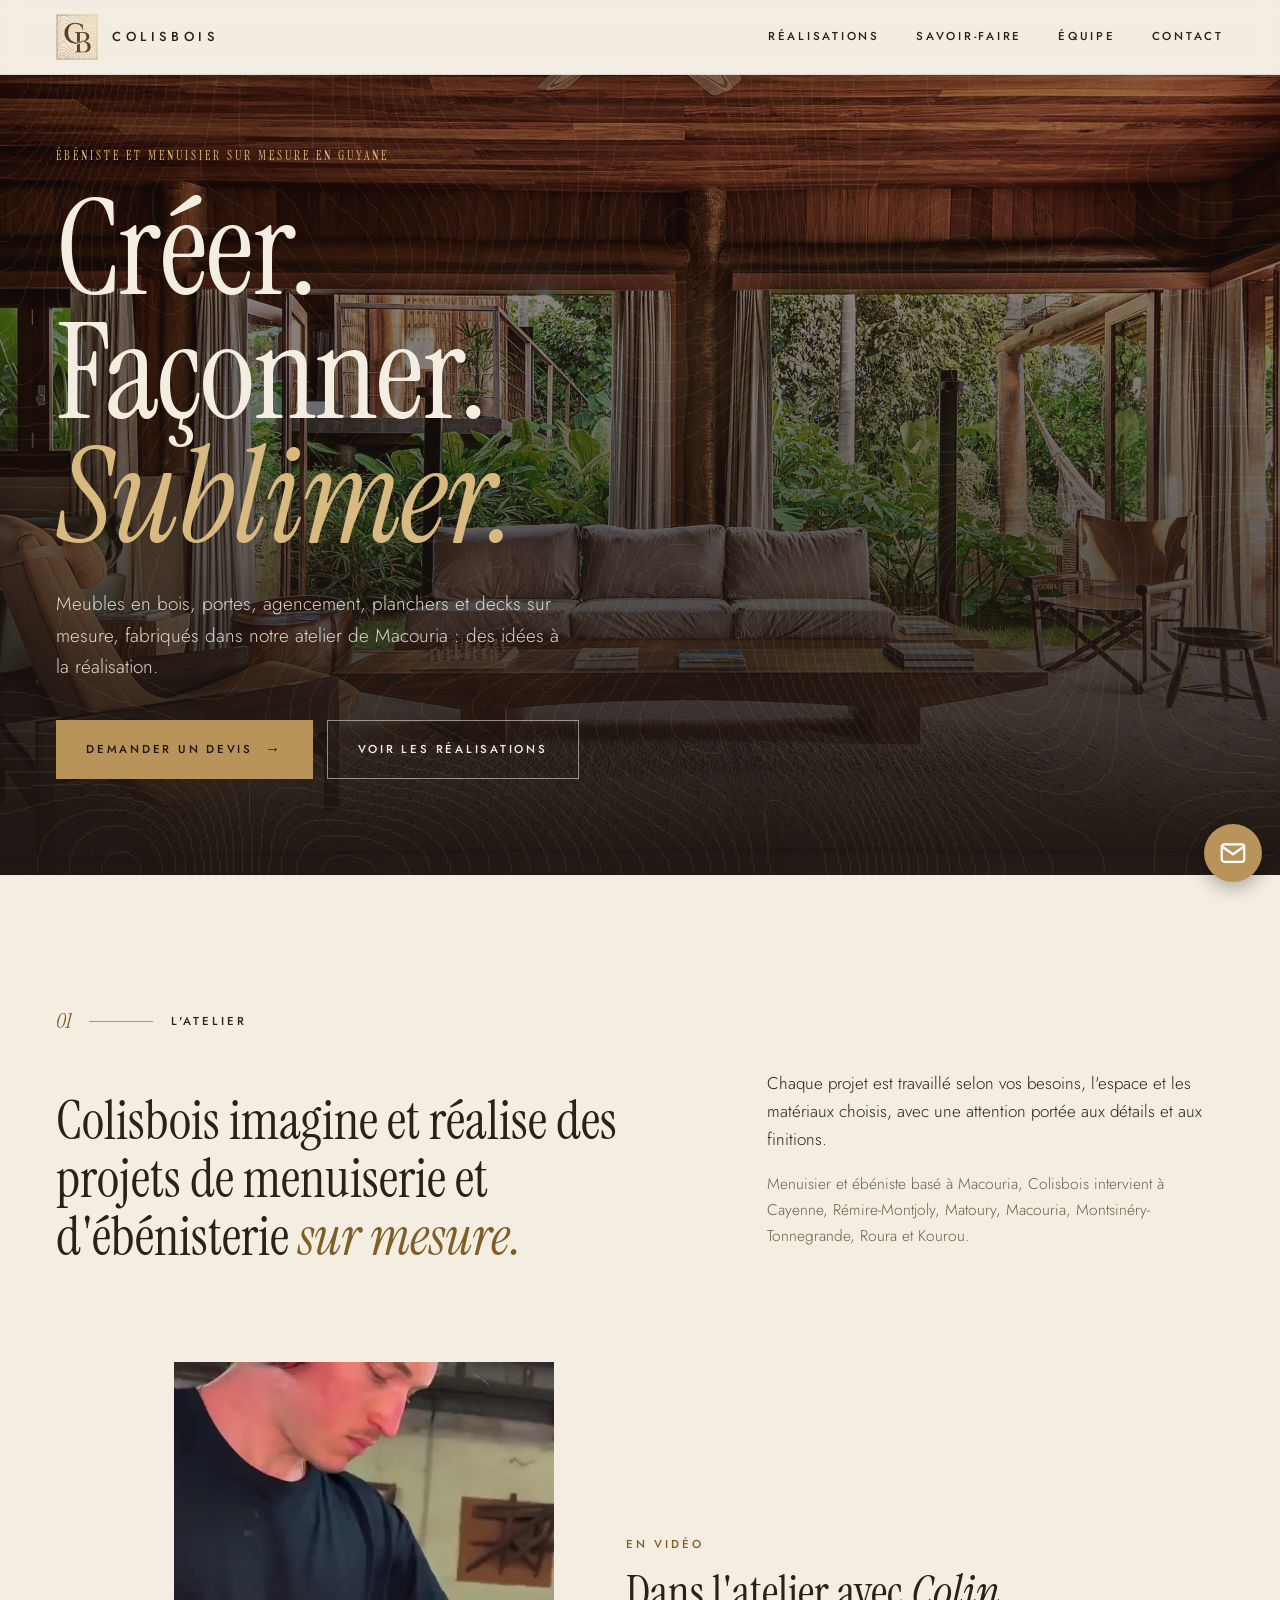
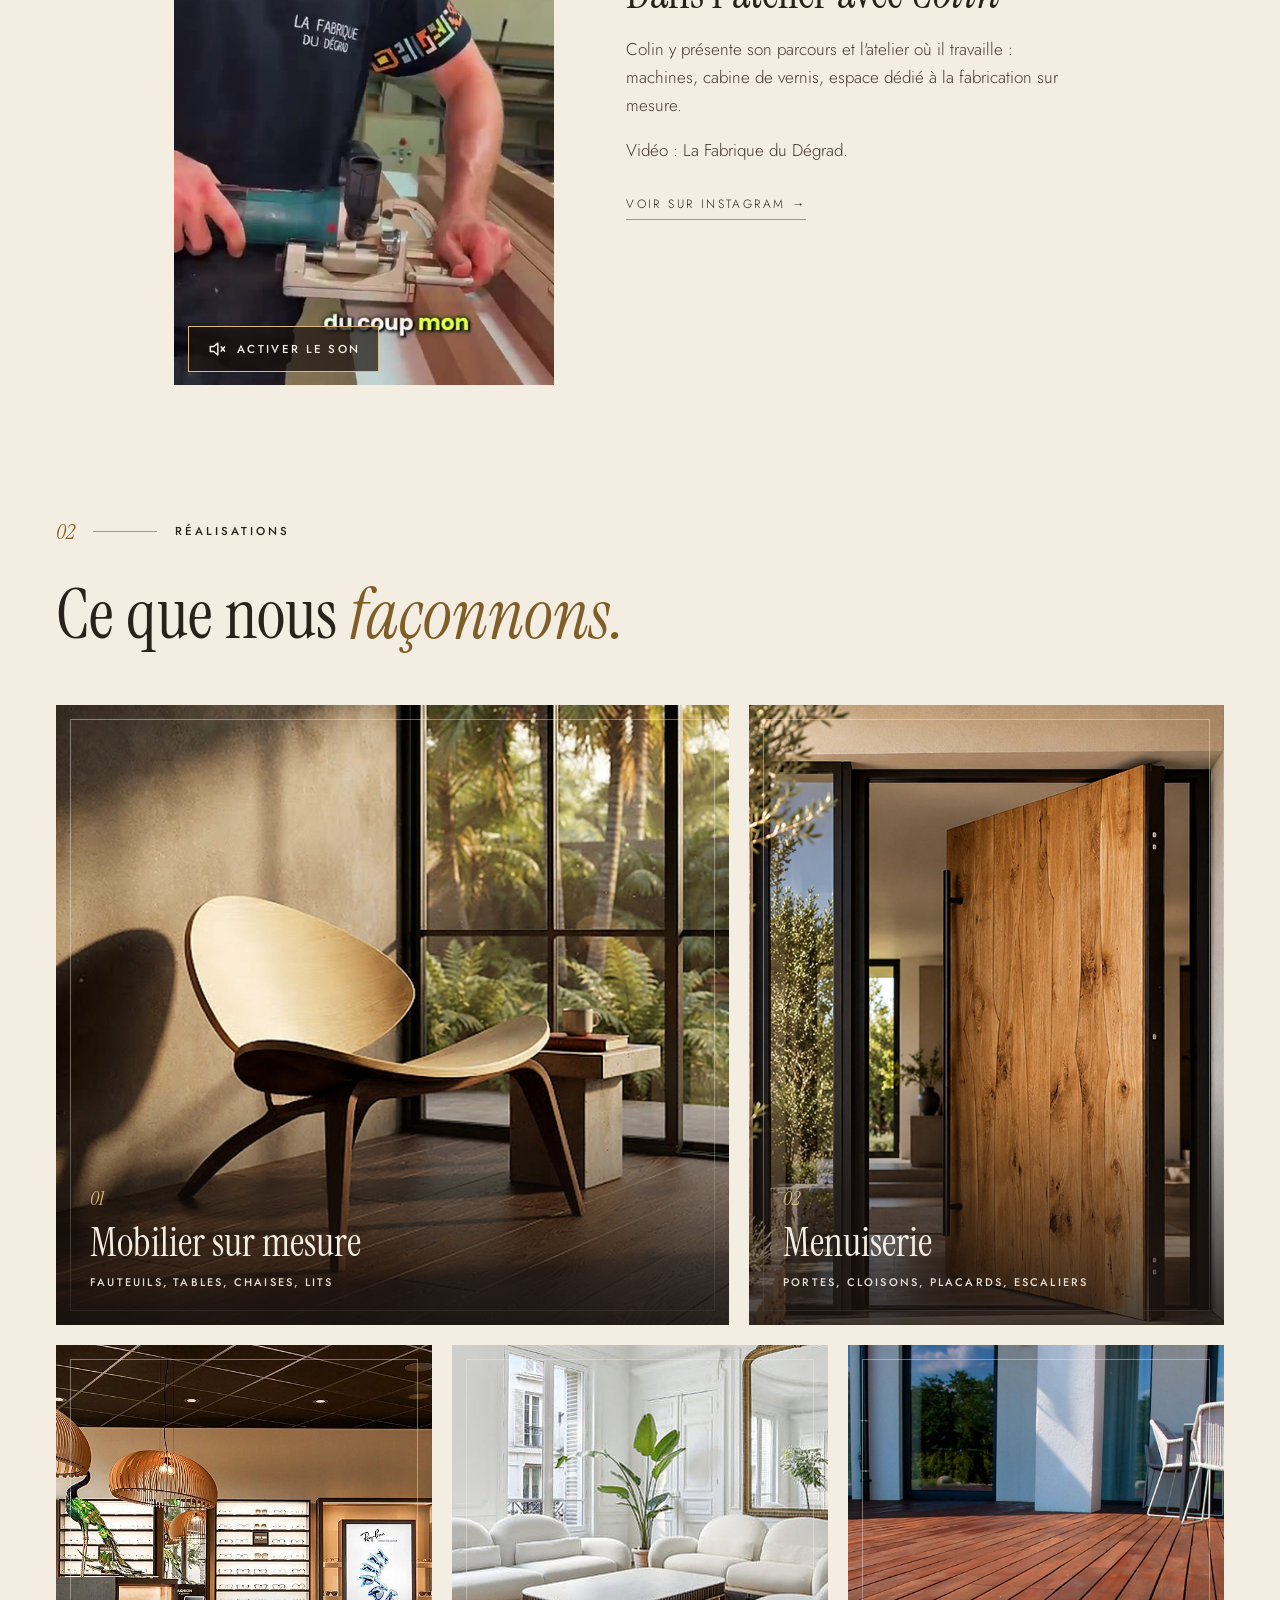
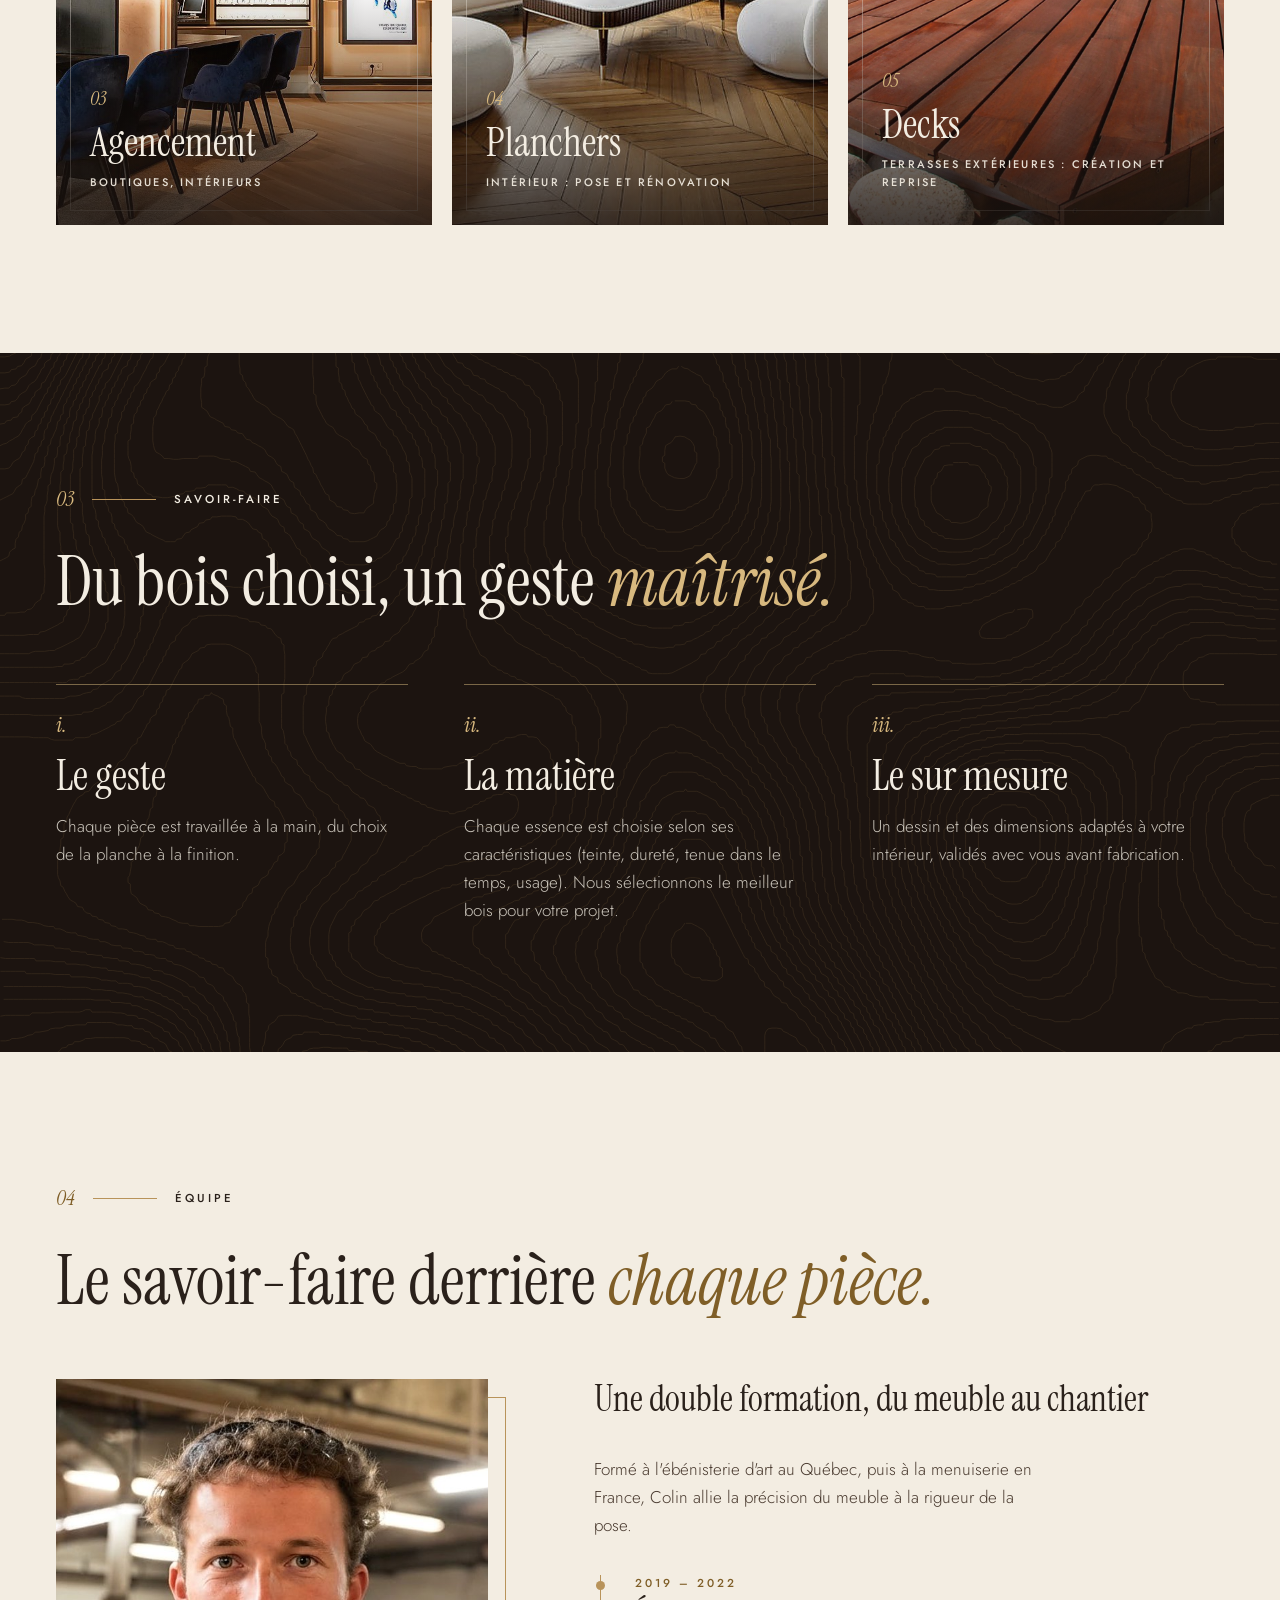
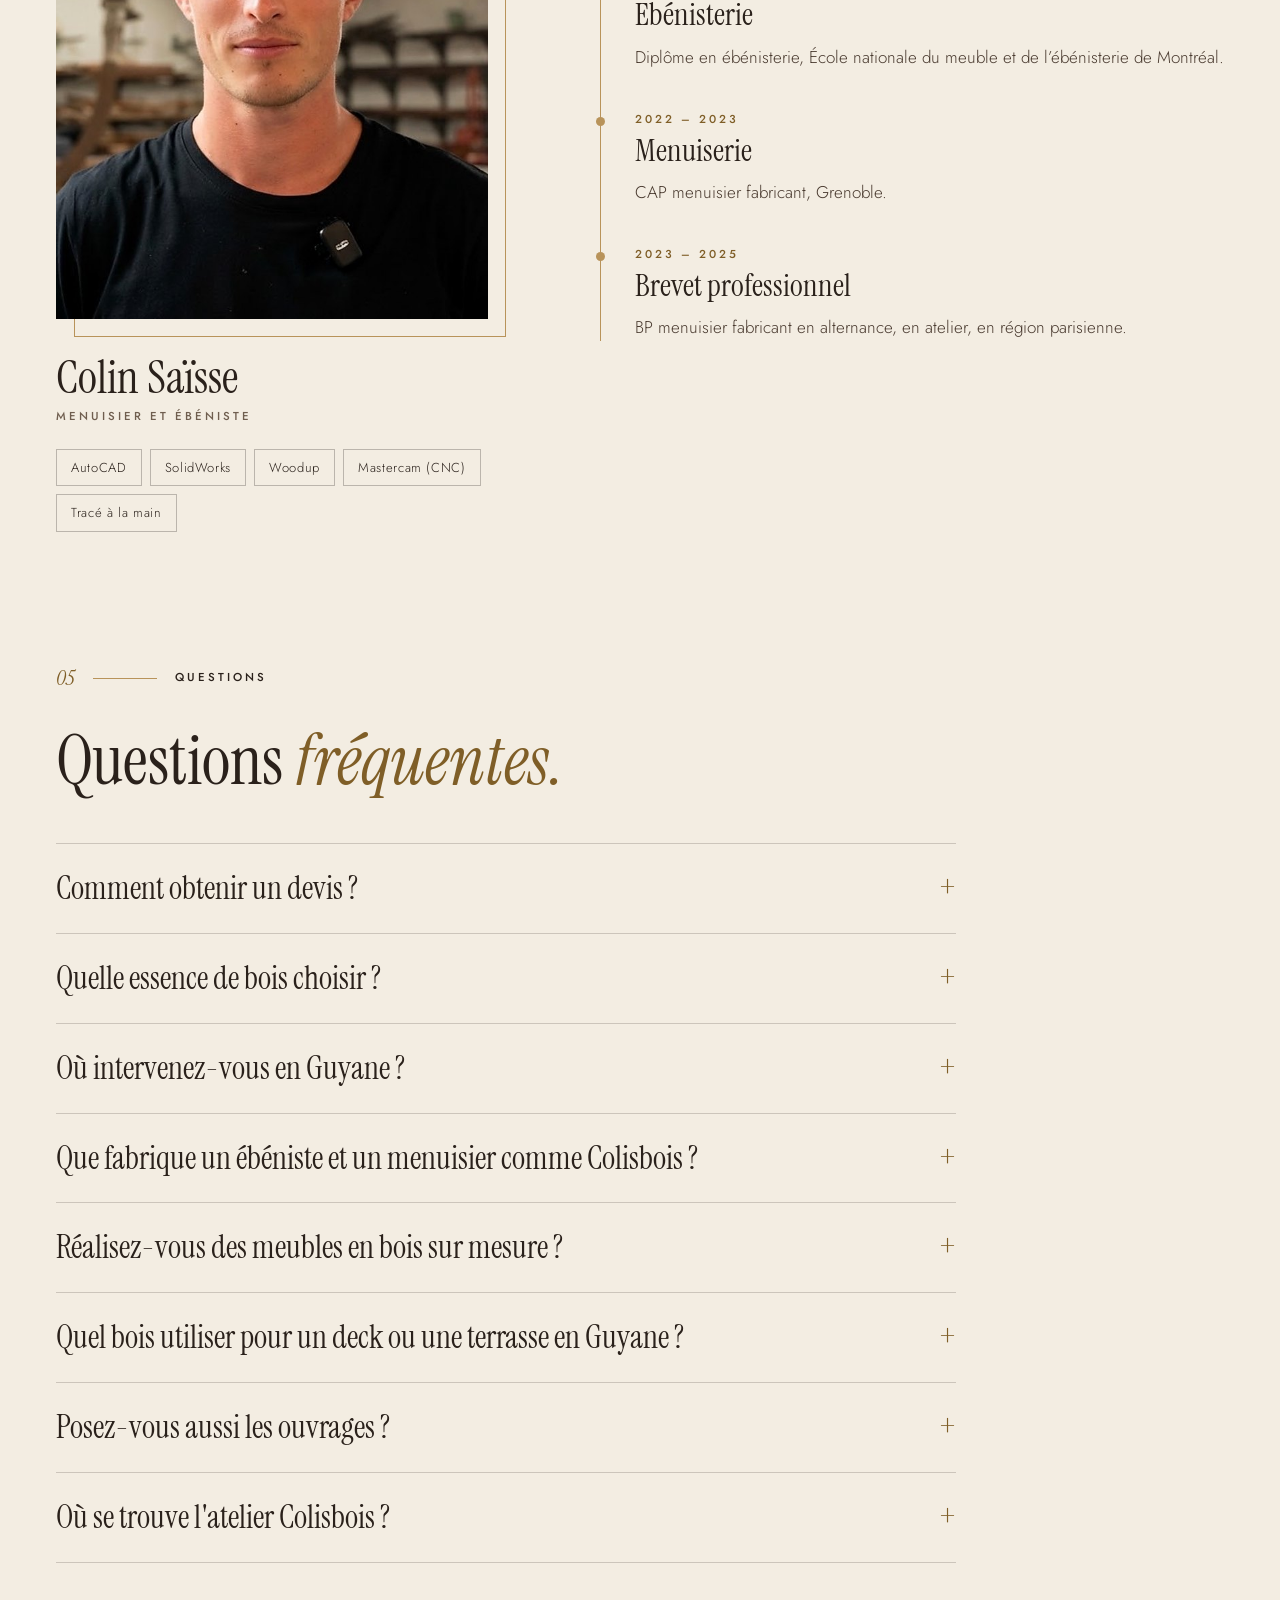
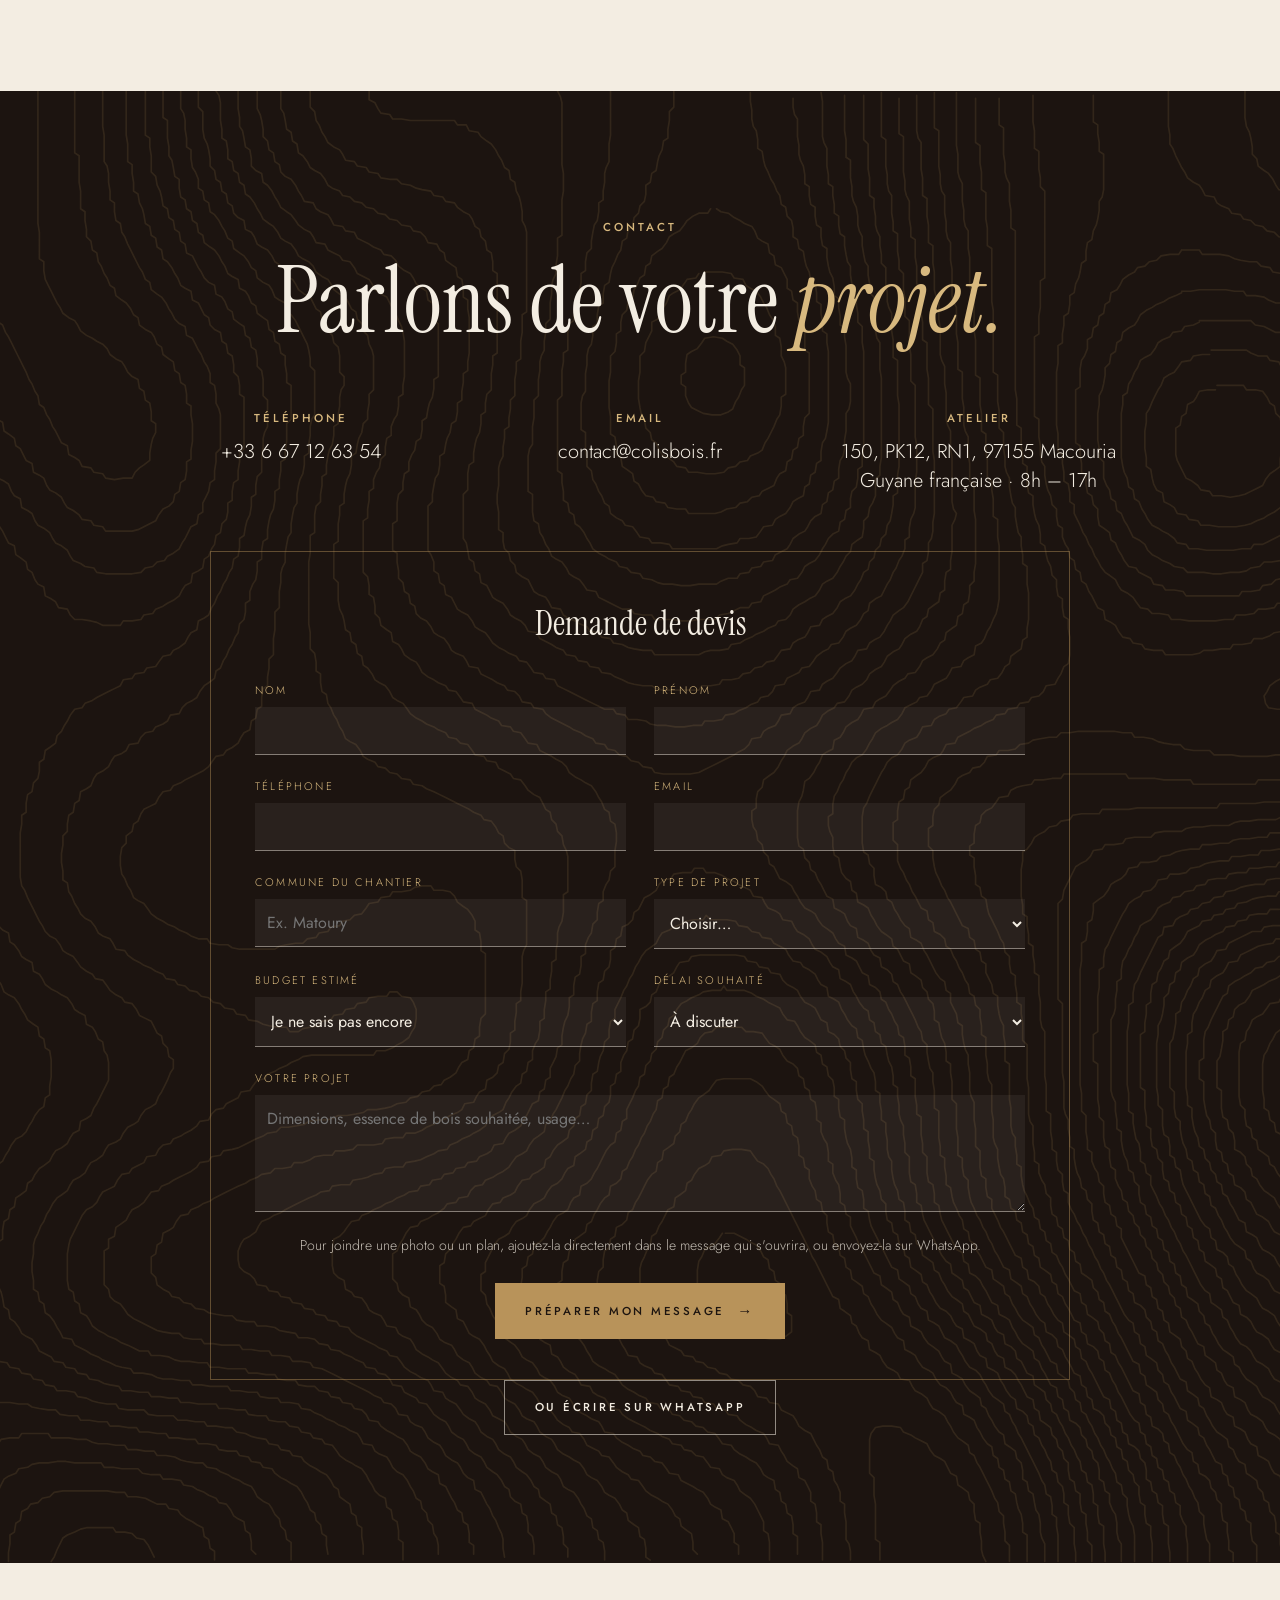
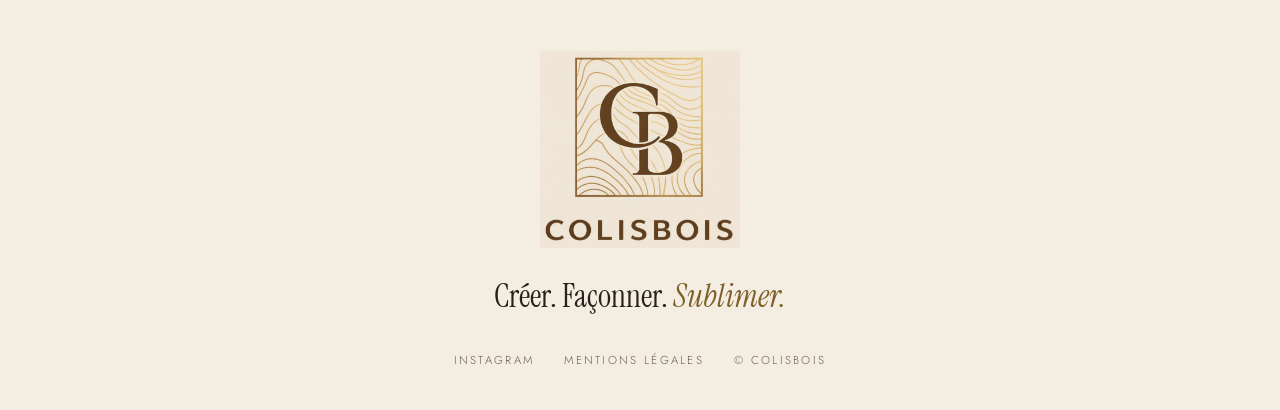
==== commit f6e81c40: "Add files via upload" ====
--- a/index.html
+++ b/index.html
@@ -3,103 +3,121 @@
 <head>
 <meta charset="utf-8">
 <meta name="viewport" content="width=device-width, initial-scale=1">
-<title>Colisbois – Menuisier et ébéniste sur mesure en Guyane</title>
-<meta name="description" content="Colisbois, menuisier et ébéniste à Macouria : menuiserie et ébénisterie sur mesure autour de Cayenne et jusqu'à Kourou : meubles, portes, agencement, planchers et decks. Des idées à la réalisation. Devis sur demande.">
+<title>Ébéniste et menuisier en Guyane – Meubles en bois sur mesure | Colisbois</title>
+<meta name="description" content="Colisbois, ébéniste et menuisier à Macouria : meubles en bois sur mesure, portes, volets, agencement, planchers et decks. Interventions de Cayenne à Kourou, en Guyane. Devis gratuit.">
 <link rel="canonical" href="https://www.colisbois.fr/">
-<link rel="icon" href="favicon.png">
-<meta property="og:title" content="Colisbois – Menuisier et ébéniste sur mesure en Guyane">
+<link rel="icon" href="favicon.ico" sizes="48x48">
+<link rel="icon" type="image/png" href="favicon-48.png" sizes="48x48">
+<link rel="icon" type="image/png" href="favicon-96.png" sizes="96x96">
+<link rel="icon" type="image/png" href="favicon-192.png" sizes="192x192">
+<link rel="apple-touch-icon" href="apple-touch-icon.png">
+<meta property="og:title" content="Ébéniste et menuisier en Guyane – Meubles en bois sur mesure | Colisbois">
+<meta property="og:url" content="https://www.colisbois.fr/">
+<meta property="og:site_name" content="Colisbois">
+<meta property="og:locale" content="fr_FR">
+<meta name="twitter:card" content="summary_large_image">
+<meta name="robots" content="index,follow,max-image-preview:large">
 <meta property="og:description" content="Créer. Façonner. Sublimer. Menuiserie et ébénisterie sur mesure en Guyane.">
 <meta property="og:image" content="https://www.colisbois.fr/images/colisbois-menuiserie-ebenisterie-guyane.jpg">
 <meta property="og:type" content="website">
-<link href="https://fonts.googleapis.com/css2?family=Cormorant+Garamond:wght@500;600&family=Inter:wght@400;500&display=swap" rel="stylesheet">
-<style>
-html{scroll-behavior:smooth}
-body{margin:0;background:#F4EFE7}
-
-
-a{color:inherit;text-decoration:none}
-.tile{position:relative;overflow:hidden;display:block;min-height:340px;background:#5A3A29}
-.tile img{position:absolute;inset:0;width:100%;height:100%;object-fit:cover;transition:transform .6s}
-.tile{perspective:1400px;overflow:visible !important}
-.flip{position:absolute;inset:0;transform-style:preserve-3d;transition:transform .8s ease}
-.tile:hover .flip,.tile:focus .flip,.tile:focus-within .flip{transform:rotateY(180deg)}
-.front,.back{position:absolute;inset:0;backface-visibility:hidden;-webkit-backface-visibility:hidden;overflow:hidden}
-.desc{display:none;margin:8px 0 0;font-size:14px;line-height:1.5;opacity:.95}
-@media(hover:none),(max-width:800px){.desc{display:block}.flip{transform:none !important}.back{display:none}.cap{padding-top:80px}}
-.back{transform:rotateY(180deg);background:#3B2A20;color:#F4EFE7;display:flex;flex-direction:column;justify-content:center;padding:36px;box-sizing:border-box}
-.cap{position:absolute;left:0;right:0;bottom:0;padding:48px 28px 24px;color:#fff;background:linear-gradient(transparent,rgba(30,20,14,.78))}
-.wa{display:flex}
-[id]{scroll-margin-top:110px}
-@media(max-width:800px){.grid{grid-template-columns:1fr !important}.grid a{grid-column:auto !important}.cols{flex-direction:column !important}.nav{flex-wrap:wrap;gap:12px}.hero h1{font-size:44px !important}}
-
-.wa{position:fixed;right:18px;bottom:18px;width:58px;height:58px;border-radius:50%;background:#25D366;align-items:center;justify-content:center;box-shadow:0 6px 18px rgba(0,0,0,.28);z-index:50}
-</style>
-<script type="application/ld+json">{"@context":"https://schema.org","@type":"LocalBusiness","name":"Colisbois","description":"Menuiserie et ébénisterie sur mesure en Guyane : meubles, menuiserie, agencement, planchers et decks.","url":"https://www.colisbois.fr","telephone":"+33667126354","email":"contact@colisbois.fr","image":"https://www.colisbois.fr/images/colisbois-menuiserie-ebenisterie-guyane.jpg","address":{"@type":"PostalAddress","streetAddress":"150, PK12, RN1","postalCode":"97155","addressLocality":"Macouria","addressCountry":"GF"},"areaServed":[{"@type":"City","name":"Cayenne"},{"@type":"City","name":"Rémire-Montjoly"},{"@type":"City","name":"Matoury"},{"@type":"City","name":"Macouria"},{"@type":"City","name":"Montsinéry-Tonnegrande"},{"@type":"City","name":"Roura"},{"@type":"City","name":"Kourou"}],"openingHours":"Mo-Fr 08:00-17:00","sameAs":["https://www.instagram.com/colisbois"]}</script>
+<link href="https://fonts.googleapis.com/css2?family=Instrument+Serif:ital@0;1&family=Jost:wght@300;400;500&display=swap" rel="stylesheet">
+<link rel="stylesheet" href="css/site.css">
+<script type="application/ld+json">{"@context": "https://schema.org", "@type": ["LocalBusiness", "HomeAndConstructionBusiness"], "name": "Colisbois", "description": "Menuiserie et ébénisterie sur mesure en Guyane : meubles, menuiserie, agencement, planchers et decks.", "url": "https://www.colisbois.fr", "telephone": "+33667126354", "email": "contact@colisbois.fr", "logo": "https://www.colisbois.fr/icon-512.png", "image": "https://www.colisbois.fr/images/colisbois-menuiserie-ebenisterie-guyane.jpg", "address": {"@type": "PostalAddress", "streetAddress": "150, PK12, RN1", "postalCode": "97155", "addressLocality": "Macouria", "addressCountry": "GF"}, "areaServed": [{"@type": "City", "name": "Cayenne"}, {"@type": "City", "name": "Rémire-Montjoly"}, {"@type": "City", "name": "Matoury"}, {"@type": "City", "name": "Macouria"}, {"@type": "City", "name": "Montsinéry-Tonnegrande"}, {"@type": "City", "name": "Roura"}, {"@type": "City", "name": "Kourou"}], "openingHours": "Mo-Fr 08:00-17:00", "sameAs": ["https://www.instagram.com/colisbois"], "@id": "https://www.colisbois.fr/#colisbois", "alternateName": "Colisbois menuiserie ébénisterie", "knowsAbout": ["Ébénisterie", "Menuiserie sur mesure", "Meubles en bois", "Agencement", "Planchers et parquets", "Decks et terrasses en bois"], "hasOfferCatalog": {"@type": "OfferCatalog", "name": "Prestations Colisbois", "itemListElement": [{"@type": "Offer", "itemOffered": {"@type": "Service", "name": "Meubles en bois sur mesure", "areaServed": "Guyane", "provider": {"@id": "https://www.colisbois.fr/#colisbois"}}}, {"@type": "Offer", "itemOffered": {"@type": "Service", "name": "Menuiserie : portes, volets, persiennes", "areaServed": "Guyane", "provider": {"@id": "https://www.colisbois.fr/#colisbois"}}}, {"@type": "Offer", "itemOffered": {"@type": "Service", "name": "Agencement de boutiques et d'intérieurs", "areaServed": "Guyane", "provider": {"@id": "https://www.colisbois.fr/#colisbois"}}}, {"@type": "Offer", "itemOffered": {"@type": "Service", "name": "Pose et rénovation de planchers intérieurs", "areaServed": "Guyane", "provider": {"@id": "https://www.colisbois.fr/#colisbois"}}}, {"@type": "Offer", "itemOffered": {"@type": "Service", "name": "Création et reprise de decks et terrasses", "areaServed": "Guyane", "provider": {"@id": "https://www.colisbois.fr/#colisbois"}}}]}}</script>
+<script type="application/ld+json">{"@context": "https://schema.org", "@type": "FAQPage", "mainEntity": [{"@type": "Question", "name": "Comment obtenir un devis ?", "acceptedAnswer": {"@type": "Answer", "text": "Remplissez le formulaire de devis en bas de page, appelez-nous ou écrivez-nous sur WhatsApp en décrivant votre projet : usage, dimensions approximatives, essence de bois souhaitée. Nous revenons vers vous pour en discuter."}}, {"@type": "Question", "name": "Quelle essence de bois choisir ?", "acceptedAnswer": {"@type": "Answer", "text": "L'essence dépend de votre projet : teinte, dureté, tenue dans le temps, usage intérieur ou extérieur. Dites-nous ce que vous recherchez, nous vous conseillons la plus adaptée."}}, {"@type": "Question", "name": "Où intervenez-vous en Guyane ?", "acceptedAnswer": {"@type": "Answer", "text": "Autour de Cayenne et jusqu'à Kourou : Cayenne, Rémire-Montjoly, Matoury, Macouria, Montsinéry-Tonnegrande, Roura et Kourou."}}, {"@type": "Question", "name": "Que fabrique un ébéniste et un menuisier comme Colisbois ?", "acceptedAnswer": {"@type": "Answer", "text": "Colisbois réalise des meubles en bois sur mesure (tables, chaises, fauteuils, bibliothèques, rangements), des ouvrages de menuiserie (portes, volets, persiennes, placards), de l'agencement de boutiques et d'intérieurs, des planchers intérieurs et des decks extérieurs."}}, {"@type": "Question", "name": "Réalisez-vous des meubles en bois sur mesure ?", "acceptedAnswer": {"@type": "Answer", "text": "Oui. Chaque meuble est dessiné avec vous : dimensions, essence de bois, finitions et style, puis fabriqué dans notre atelier de Macouria."}}, {"@type": "Question", "name": "Quel bois utiliser pour un deck ou une terrasse en Guyane ?", "acceptedAnswer": {"@type": "Answer", "text": "Pour l'extérieur, nous recommandons des essences durables, résistantes à l'humidité, à la chaleur et aux insectes. Nous vous conseillons selon l'exposition, l'usage et le budget."}}, {"@type": "Question", "name": "Posez-vous aussi les ouvrages ?", "acceptedAnswer": {"@type": "Answer", "text": "Oui, Colisbois fabrique et pose : portes, volets, planchers, decks et agencements, selon le projet."}}, {"@type": "Question", "name": "Où se trouve l'atelier Colisbois ?", "acceptedAnswer": {"@type": "Answer", "text": "L'atelier est situé au 150, PK12, RN1, 97155 Macouria, en Guyane. Ouvert de 8h à 17h : appelez-nous au +33 6 67 12 63 54 avant de passer."}}]}</script>
 </head>
 <body>
+<header class="nav"><a class="brand" href="#" aria-label="Colisbois, accueil"><img src="images/logo-mark.png" alt=""><span>Colisbois</span></a><nav class="navlinks" aria-label="Navigation principale"><a href="#univers">Réalisations</a><a href="#savoir-faire">Savoir-faire</a><a href="#equipe">Équipe</a><a href="#contact">Contact</a></nav></header>
+<section class="hero"><img src="images/colisbois-menuiserie-ebenisterie-guyane.jpg" alt="Intérieur en bois ouvert sur la végétation" fetchpriority="high"><div class="shade"></div><div class="veins"></div>
+<div class="hero-in"><h1 class="lbl gold h1k">Ébéniste et menuisier sur mesure en Guyane</h1>
+<p class="hp" aria-hidden="false">Créer.<br>Façonner.<br><em>Sublimer.</em></p>
+<p class="hero-p">Meubles en bois, portes, agencement, planchers et decks sur mesure, fabriqués dans notre atelier de Macouria : des idées à la réalisation.</p>
+<div class="hero-cta"><a class="btn solid" href="#contact">Demander un devis <i>→</i></a><a class="btn line" href="#univers">Voir les réalisations</a></div></div></section>
 
-<div style="background:#F4EFE7;color:#2A211B;font-family:'Inter',sans-serif;max-width:1440px;margin:0 auto">
-<div class="nav" style="position:sticky;top:0;z-index:40;background:#F4EFE7;display:flex;justify-content:space-between;align-items:center;padding:26px 56px;box-sizing:border-box">
-<a href="#" aria-label="Colisbois, accueil" style="display:flex;align-items:center;gap:14px;font-family:'Cormorant Garamond',serif;font-size:30px;font-weight:600;letter-spacing:.04em"><img src="images/logo-mark.png" alt="" style="height:60px;width:auto;mix-blend-mode:multiply">Colisbois</a>
-<div style="display:flex;gap:32px;font-size:15px"><a href="#univers">Réalisations</a><a href="#savoir-faire">Savoir-faire</a><a href="#equipe">Équipe</a><a href="#contact">Contact</a></div>
+<section class="sec" id="atelier"><div class="sh"><span class="n">01</span><span class="r"></span><span class="lbl">L'atelier</span></div>
+<div class="intro"><h2 class="t">Colisbois imagine et réalise des projets de menuiserie et d'ébénisterie <em>sur mesure.</em></h2>
+<div class="intro-r"><p>Chaque projet est travaillé selon vos besoins, l'espace et les matériaux choisis, avec une attention portée aux détails et aux finitions.</p>
+<p class="mu">Menuisier et ébéniste basé à Macouria, Colisbois intervient à Cayenne, Rémire-Montjoly, Matoury, Macouria, Montsinéry-Tonnegrande, Roura et Kourou.</p></div></div>
+<div class="atv"><div class="atv-v" id="atv"><video class="atv-vid" muted loop playsinline autoplay preload="metadata" poster="images/atelier-colin-video.jpg" src="images/colin-atelier-guyane.mp4" aria-label="Colin, menuisier, présente son atelier"></video><button type="button" class="atv-s" id="atvs"><svg width="20" height="20" viewBox="0 0 24 24" aria-hidden="true" fill="none" stroke="currentColor" stroke-width="1.8" stroke-linecap="round" stroke-linejoin="round"><path d="M4 9v6h4l5 4V5L8 9z"/><path d="M17 9.500l4 5M21 9.500l-4 5"/></svg><span>Activer le son</span></button></div>
+<div class="atv-t"><span class="lbl gold2">En vidéo</span><h3>Dans l'atelier avec <em>Colin</em></h3>
+<p>Colin y présente son parcours et l'atelier où il travaille : machines, cabine de vernis, espace dédié à la fabrication sur mesure.</p>
+<p class="mu">Vidéo : La Fabrique du Dégrad.</p>
+<a class="lnk" href="https://www.instagram.com/reel/DailN0lv9Ur/" target="_blank" rel="noopener">Voir sur Instagram <i>→</i></a></div></div></section>
+
+<section class="sec" id="univers"><div class="sh"><span class="n">02</span><span class="r"></span><span class="lbl">Réalisations</span></div>
+<h2 class="t">Ce que nous <em>façonnons.</em></h2>
+<div class="grid"><a class="tile t7" href="realisations/mobilier-sur-mesure/"><div class="flip"><div class="front"><img src="images/meuble-sur-mesure-guyane.jpg" alt="Fauteuil sur mesure en bois clair et noyer dans une villa" loading="lazy"><div class="frame"></div><div class="cap"><span class="num">01</span><h3>Mobilier sur mesure</h3><span class="sub">Fauteuils, tables, chaises, lits</span><p class="desc">Colisbois réalise tout type de meubles sur mesure, dans l'essence de bois de votre choix : fauteuils, tables, chaises, lits, buffets… Dimensions, finitions et style définis avec vous.</p></div></div><div class="back"><span class="num">01</span><h3>Mobilier sur mesure</h3><p>Colisbois réalise tout type de meubles sur mesure, dans l'essence de bois de votre choix : fauteuils, tables, chaises, lits, buffets… Dimensions, finitions et style définis avec vous.</p><span class="go">Voir la galerie <i>→</i></span></div></div></a><a class="tile t5" href="realisations/menuiserie/"><div class="flip"><div class="front"><img src="images/menuiserie-sur-mesure-guyane.jpg" alt="Porte pivotante en chêne massif avec cadre noir" loading="lazy"><div class="frame"></div><div class="cap"><span class="num">02</span><h3>Menuiserie</h3><span class="sub">Portes, cloisons, placards, escaliers</span><p class="desc">Portes, cloisons, placards, escaliers… des ouvrages de menuiserie conçus selon votre espace et posés avec soin.</p></div></div><div class="back"><span class="num">02</span><h3>Menuiserie</h3><p>Portes, cloisons, placards, escaliers… des ouvrages de menuiserie conçus selon votre espace et posés avec soin.</p><span class="go">Voir la galerie <i>→</i></span></div></div></a><a class="tile t4" href="realisations/agencement/"><div class="flip"><div class="front"><img src="images/agencement-boutique-guyane.jpg" alt="Agencement d'une boutique en bois et lumière chaude" loading="lazy"><div class="frame"></div><div class="cap"><span class="num">03</span><h3>Agencement</h3><span class="sub">Boutiques, intérieurs</span><p class="desc">Aménagement de boutiques et d'intérieurs : comptoirs, rayonnages, habillages muraux, pensés pour votre activité et votre image.</p></div></div><div class="back"><span class="num">03</span><h3>Agencement</h3><p>Aménagement de boutiques et d'intérieurs : comptoirs, rayonnages, habillages muraux, pensés pour votre activité et votre image.</p><span class="go">Voir la galerie <i>→</i></span></div></div></a><a class="tile t4" href="realisations/planchers/"><div class="flip"><div class="front"><img src="images/pose-plancher-parquet-guyane.jpg" alt="Parquet en point de Hongrie dans un salon haussmannien" loading="lazy"><div class="frame"></div><div class="cap"><span class="num">04</span><h3>Planchers</h3><span class="sub">Intérieur : pose et rénovation</span><p class="desc">Pose et rénovation de planchers et parquets intérieurs, dans l'essence et la finition de votre choix.</p></div></div><div class="back"><span class="num">04</span><h3>Planchers</h3><p>Pose et rénovation de planchers et parquets intérieurs, dans l'essence et la finition de votre choix.</p><span class="go">Voir la galerie <i>→</i></span></div></div></a><a class="tile t4" href="realisations/decks/"><div class="flip"><div class="front"><img src="images/terrasse-deck-bois-guyane.jpg" alt="Terrasse en bois exotique" loading="lazy"><div class="frame"></div><div class="cap"><span class="num">05</span><h3>Decks</h3><span class="sub">Terrasses extérieures : création et reprise</span><p class="desc">Création et reprise de decks et terrasses extérieures, dans un bois adapté au climat de la Guyane.</p></div></div><div class="back"><span class="num">05</span><h3>Decks</h3><p>Création et reprise de decks et terrasses extérieures, dans un bois adapté au climat de la Guyane.</p><span class="go">Voir la galerie <i>→</i></span></div></div></a></div></section>
+
+<section id="savoir-faire" class="dark band-sf"><div class="veins"></div><div class="in"><div class="sh"><span class="n">03</span><span class="r"></span><span class="lbl">Savoir-faire</span></div>
+<h2 class="t">Du bois choisi, un geste <em>maîtrisé.</em></h2>
+<div class="cols3">
+<div class="col"><span class="no">i.</span><h3>Le geste</h3><p>Chaque pièce est travaillée à la main, du choix de la planche à la finition.</p></div>
+<div class="col"><span class="no">ii.</span><h3>La matière</h3><p>Chaque essence est choisie selon ses caractéristiques (teinte, dureté, tenue dans le temps, usage). Nous sélectionnons le meilleur bois pour votre projet.</p></div>
+<div class="col"><span class="no">iii.</span><h3>Le sur mesure</h3><p>Un dessin et des dimensions adaptés à votre intérieur, validés avec vous avant fabrication.</p></div>
+</div></div></section>
+
+<section class="sec eqsec" id="equipe"><div class="sh"><span class="n">04</span><span class="r"></span><span class="lbl">Équipe</span></div>
+<h2 class="t">Le savoir-faire derrière <em>chaque pièce.</em></h2>
+<div class="eq"><div class="eq-l"><div class="ph"><img src="images/colin-saisse-menuisier-ebeniste.jpg" alt="Colin Saïsse, menuisier et ébéniste, dans son atelier" loading="lazy"></div>
+<h3>Colin Saïsse</h3><div class="role lbl">Menuisier et ébéniste</div><div class="chips"><span class="chip">AutoCAD</span><span class="chip">SolidWorks</span><span class="chip">Woodup</span><span class="chip">Mastercam (CNC)</span><span class="chip">Tracé à la main</span></div></div>
+<div class="eq-r"><h3 class="sub2">Une double formation, du meuble au chantier</h3>
+<p style="margin:0 0 36px;color:#4A3B30;max-width:46ch">Formé à l'ébénisterie d'art au Québec, puis à la menuiserie en France, Colin allie la précision du meuble à la rigueur de la pose.</p><div class="tls">
+<div class="tl"><span class="dot"></span><div class="lbl yr">2019 – 2022</div><h4>Ébénisterie</h4><p>Diplôme en ébénisterie, École nationale du meuble et de l’ébénisterie de Montréal.</p></div>
+<div class="tl"><span class="dot"></span><div class="lbl yr">2022 – 2023</div><h4>Menuiserie</h4><p>CAP menuisier fabricant, Grenoble.</p></div>
+<div class="tl"><span class="dot"></span><div class="lbl yr">2023 – 2025</div><h4>Brevet professionnel</h4><p>BP menuisier fabricant en alternance, en atelier, en région parisienne.</p></div>
+</div></div></div></section>
+
+<section class="sec faq" id="faq"><div class="sh"><span class="n">05</span><span class="r"></span><span class="lbl">Questions</span></div>
+<h2 class="t">Questions <em>fréquentes.</em></h2>
+<div class="qa">
+<details><summary>Comment obtenir un devis ?</summary><p>Remplissez le formulaire de devis en bas de page, appelez-nous ou écrivez-nous sur WhatsApp en décrivant votre projet : usage, dimensions approximatives, essence de bois souhaitée. Nous revenons vers vous pour en discuter.</p></details>
+<details><summary>Quelle essence de bois choisir ?</summary><p>L'essence dépend de votre projet : teinte, dureté, tenue dans le temps, usage intérieur ou extérieur. Dites-nous ce que vous recherchez, nous vous conseillons la plus adaptée.</p></details>
+<details><summary>Où intervenez-vous en Guyane ?</summary><p>Autour de Cayenne et jusqu'à Kourou : Cayenne, Rémire-Montjoly, Matoury, Macouria, Montsinéry-Tonnegrande, Roura et Kourou.</p></details>
+<details><summary>Que fabrique un ébéniste et un menuisier comme Colisbois ?</summary><p>Colisbois réalise des meubles en bois sur mesure (tables, chaises, fauteuils, bibliothèques, rangements), des ouvrages de menuiserie (portes, volets, persiennes, placards), de l'agencement de boutiques et d'intérieurs, des planchers intérieurs et des decks extérieurs.</p></details>
+<details><summary>Réalisez-vous des meubles en bois sur mesure ?</summary><p>Oui. Chaque meuble est dessiné avec vous : dimensions, essence de bois, finitions et style, puis fabriqué dans notre atelier de Macouria.</p></details>
+<details><summary>Quel bois utiliser pour un deck ou une terrasse en Guyane ?</summary><p>Pour l'extérieur, nous recommandons des essences durables, résistantes à l'humidité, à la chaleur et aux insectes. Nous vous conseillons selon l'exposition, l'usage et le budget.</p></details>
+<details><summary>Posez-vous aussi les ouvrages ?</summary><p>Oui, Colisbois fabrique et pose : portes, volets, planchers, decks et agencements, selon le projet.</p></details>
+<details><summary>Où se trouve l'atelier Colisbois ?</summary><p>L'atelier est situé au 150, PK12, RN1, 97155 Macouria, en Guyane. Ouvert de 8h à 17h : appelez-nous au +33 6 67 12 63 54 avant de passer.</p></details>
+
+</div></section>
+
+<section id="contact" class="dark band-contact"><div class="veins"></div><div class="in c">
+<div class="lbl gold">Contact</div>
+<h2 class="big">Parlons de votre <em>projet.</em></h2>
+
+<div class="info3">
+<div><span class="lbl gold">Téléphone</span><a href="tel:+33667126354">+33 6 67 12 63 54</a></div>
+<div><span class="lbl gold">Email</span><a href="https://mail.google.com/mail/?view=cm&amp;fs=1&amp;to=contact@colisbois.fr&amp;su=Demande%20de%20devis%20Colisbois" target="_blank" rel="noopener">contact@colisbois.fr</a></div>
+<div><span class="lbl gold">Atelier</span><span>150, PK12, RN1, 97155 Macouria<br>Guyane française · 8h – 17h</span></div>
 </div>
-<div class="hero" style="position:relative;min-height:680px;display:flex;align-items:flex-end;overflow:hidden;background:#3a2519">
-<img fetchpriority="high" src="images/colisbois-menuiserie-ebenisterie-guyane.jpg" alt="Intérieur en bois ouvert sur la végétation" style="position:absolute;inset:0;width:100%;height:100%;object-fit:cover">
-<div style="position:absolute;inset:0;background:linear-gradient(to top,rgba(30,18,10,.78),rgba(30,18,10,.1) 60%)"></div>
-<div style="position:relative;padding:0 56px 72px;color:#fff;max-width:760px">
-<div style="width:56px;height:2px;background:#B08A4A;margin-bottom:24px"></div>
-<h1 style="margin:0 0 20px;font-family:'Cormorant Garamond',serif;font-weight:500;font-size:68px;line-height:1.05">Le bois travaillé à la main, en Guyane</h1>
-<p style="margin:0 0 32px;font-size:18px;line-height:1.55;opacity:.92">Menuiserie sur mesure — des idées à la réalisation, venez donner vie à vos projets.</p>
-<a href="#contact" style="display:inline-block;background:#F4EFE7;color:#2A211B;padding:16px 30px;font-weight:500;font-size:15px">Demander un devis</a>
+<form class="qf" id="devis" action="#" method="get" autocomplete="on"><h3 class="qf-t">Demande de devis</h3>
+<div class="qf-g">
+<label>Nom<input name="nom" type="text" autocomplete="family-name" required></label>
+<label>Prénom<input name="prenom" type="text" autocomplete="given-name"></label>
+<label>Téléphone<input name="tel" type="tel" autocomplete="tel" required></label>
+<label>Email<input name="mail" type="email" autocomplete="email"></label>
+<label>Commune du chantier<input name="commune" type="text" placeholder="Ex. Matoury"></label>
+<label>Type de projet<select name="projet"><option value="">Choisir…</option><option>Mobilier sur mesure</option><option>Menuiserie (portes, volets, placards…)</option><option>Agencement</option><option>Plancher intérieur</option><option>Deck / terrasse</option><option>Autre</option></select></label>
+<label>Budget estimé<select name="budget"><option value="">Je ne sais pas encore</option><option>Moins de 2 000 €</option><option>2 000 à 5 000 €</option><option>5 000 à 10 000 €</option><option>10 000 à 20 000 €</option><option>Plus de 20 000 €</option></select></label>
+<label>Délai souhaité<select name="delai"><option value="">À discuter</option><option>Moins d'un mois</option><option>1 à 3 mois</option><option>3 à 6 mois</option><option>Plus de 6 mois</option></select></label>
+<label class="wide">Votre projet<textarea name="msg" rows="4" placeholder="Dimensions, essence de bois souhaitée, usage…"></textarea></label>
 </div>
-</div>
-<div style="max-width:760px;margin:0 auto;padding:96px 32px 72px;text-align:center">
-<div style="font-size:13px;letter-spacing:.18em;text-transform:uppercase;color:#6B5848;margin-bottom:18px">Créer. Façonner. Sublimer.</div>
-<p style="margin:0;font-family:'Cormorant Garamond',serif;font-size:30px;line-height:1.35">Colisbois imagine et réalise des projets de menuiserie et d'ébénisterie sur mesure. Chaque projet est travaillé selon vos besoins, l'espace et les matériaux choisis, avec une attention portée aux détails et aux finitions.</p>
-<p style="margin:28px 0 0;font-size:16px;line-height:1.7;color:#4A3B30">Menuisier et ébéniste basé à Macouria, Colisbois intervient à Cayenne, Rémire-Montjoly, Matoury, Macouria, Montsinéry-Tonnegrande, Roura et Kourou.</p>
-</div>
-<h2 style="margin:0 0 28px;padding:0 56px;font-family:'Cormorant Garamond',serif;font-weight:500;font-size:40px;text-align:center">Nos réalisations</h2>
-<div id="univers" class="grid" style="display:grid;grid-template-columns:repeat(6,1fr);gap:16px;padding:0 56px;box-sizing:border-box">
-<a class="tile" href="#contact" style="grid-column:span 3;min-height:520px"><div class="flip"><div class="front"><img loading="lazy" decoding="async" src="images/meuble-sur-mesure-guyane.jpg" alt="Fauteuil en bois clair et noyer"><div class="cap"><h3 style="margin:0;font-weight:500;font-family:'Cormorant Garamond',serif;font-size:32px">Mobilier sur mesure</h3><div style="font-size:14px;opacity:.9">Fauteuils, tables, chaises, lits</div><p class="desc">Colisbois réalise tout type de meubles sur mesure, dans l'essence de bois de votre choix : fauteuils, tables, chaises, lits, buffets… Dimensions, finitions et style définis avec vous.</p></div></div><div class="back"><div style="width:48px;height:2px;background:#B08A4A;margin-bottom:20px"></div><h3 style="margin:0;font-weight:500;font-family:'Cormorant Garamond',serif;font-size:32px;margin-bottom:14px">Mobilier sur mesure</h3><p style="margin:0 0 22px;font-size:16px;line-height:1.65;opacity:.92">Colisbois réalise tout type de meubles sur mesure, dans l'essence de bois de votre choix : fauteuils, tables, chaises, lits, buffets… Dimensions, finitions et style définis avec vous.</p><span style="font-size:14px;color:#B08A4A;border-bottom:1px solid #B08A4A;align-self:flex-start;padding-bottom:2px">Demander un devis</span></div></div></a>
-<a class="tile" href="#contact" style="grid-column:span 3;min-height:520px"><div class="flip"><div class="front"><img loading="lazy" decoding="async" src="images/menuiserie-sur-mesure-guyane.jpg" alt="Porte pivotante en chêne massif avec cadre noir" style="object-position:center 45%"><div class="cap"><h3 style="margin:0;font-weight:500;font-family:'Cormorant Garamond',serif;font-size:32px">Menuiserie</h3><div style="font-size:14px;opacity:.9">Portes, cloisons, placards, escaliers</div><p class="desc">Portes, cloisons, placards, escaliers… des ouvrages de menuiserie conçus selon votre espace et posés avec soin.</p></div></div><div class="back"><div style="width:48px;height:2px;background:#B08A4A;margin-bottom:20px"></div><h3 style="margin:0;font-weight:500;font-family:'Cormorant Garamond',serif;font-size:32px;margin-bottom:14px">Menuiserie</h3><p style="margin:0 0 22px;font-size:16px;line-height:1.65;opacity:.92">Portes, cloisons, placards, escaliers… des ouvrages de menuiserie conçus selon votre espace et posés avec soin.</p><span style="font-size:14px;color:#B08A4A;border-bottom:1px solid #B08A4A;align-self:flex-start;padding-bottom:2px">Demander un devis</span></div></div></a>
-<a class="tile" href="#contact" style="grid-column:span 2;min-height:400px"><div class="flip"><div class="front"><img loading="lazy" decoding="async" src="images/agencement-boutique-guyane.jpg" alt="Agencement d'une boutique en bois et lumière chaude"><div class="cap"><h3 style="margin:0;font-weight:500;font-family:'Cormorant Garamond',serif;font-size:28px">Agencement</h3><div style="font-size:14px;opacity:.9">Boutiques, intérieurs</div><p class="desc">Aménagement de boutiques et d'intérieurs : comptoirs, rayonnages, habillages muraux, pensés pour votre activité et votre image.</p></div></div><div class="back"><div style="width:48px;height:2px;background:#B08A4A;margin-bottom:20px"></div><h3 style="margin:0;font-weight:500;font-family:'Cormorant Garamond',serif;font-size:32px;margin-bottom:14px">Agencement</h3><p style="margin:0 0 22px;font-size:16px;line-height:1.65;opacity:.92">Aménagement de boutiques et d'intérieurs : comptoirs, rayonnages, habillages muraux, pensés pour votre activité et votre image.</p><span style="font-size:14px;color:#B08A4A;border-bottom:1px solid #B08A4A;align-self:flex-start;padding-bottom:2px">Demander un devis</span></div></div></a>
-<a class="tile" href="#contact" style="grid-column:span 2;min-height:400px"><div class="flip"><div class="front"><img loading="lazy" decoding="async" src="images/pose-plancher-parquet-guyane.jpg" alt="Parquet en point de Hongrie dans un salon haussmannien"><div class="cap"><h3 style="margin:0;font-weight:500;font-family:'Cormorant Garamond',serif;font-size:28px">Planchers</h3><div style="font-size:14px;opacity:.9">Intérieur : pose et rénovation</div><p class="desc">Pose et rénovation de planchers et parquets intérieurs, dans l'essence et la finition de votre choix.</p></div></div><div class="back"><div style="width:48px;height:2px;background:#B08A4A;margin-bottom:20px"></div><h3 style="margin:0;font-weight:500;font-family:'Cormorant Garamond',serif;font-size:32px;margin-bottom:14px">Planchers</h3><p style="margin:0 0 22px;font-size:16px;line-height:1.65;opacity:.92">Pose et rénovation de planchers et parquets intérieurs, dans l'essence et la finition de votre choix.</p><span style="font-size:14px;color:#B08A4A;border-bottom:1px solid #B08A4A;align-self:flex-start;padding-bottom:2px">Demander un devis</span></div></div></a>
-<a class="tile" href="#contact" style="grid-column:span 2;min-height:400px"><div class="flip"><div class="front"><img loading="lazy" decoding="async" src="images/terrasse-deck-bois-guyane.jpg" alt="Terrasse en bois exotique"><div class="cap"><h3 style="margin:0;font-weight:500;font-family:'Cormorant Garamond',serif;font-size:28px">Decks</h3><div style="font-size:14px;opacity:.9">Terrasses extérieures : création et reprise</div><p class="desc">Création et reprise de decks et terrasses extérieures, dans un bois adapté au climat de la Guyane.</p></div></div><div class="back"><div style="width:48px;height:2px;background:#B08A4A;margin-bottom:20px"></div><h3 style="margin:0;font-weight:500;font-family:'Cormorant Garamond',serif;font-size:32px;margin-bottom:14px">Decks</h3><p style="margin:0 0 22px;font-size:16px;line-height:1.65;opacity:.92">Création et reprise de decks et terrasses extérieures, dans un bois adapté au climat de la Guyane.</p><span style="font-size:14px;color:#B08A4A;border-bottom:1px solid #B08A4A;align-self:flex-start;padding-bottom:2px">Demander un devis</span></div></div></a>
-</div>
-<div id="savoir-faire" style="padding:112px 56px 96px;box-sizing:border-box">
-<div class="cols" style="display:flex;gap:56px;max-width:1200px;margin:0 auto">
-<div style="flex:1;border-top:2px solid #B08A4A;padding-top:22px"><h3 style="margin:0;font-weight:500;font-family:'Cormorant Garamond',serif;font-size:28px;margin-bottom:10px">Le geste</h3><p style="margin:0;line-height:1.65;color:#4A3B30">Chaque pièce est travaillée à la main, du choix de la planche à la finition.</p></div>
-<div style="flex:1;border-top:2px solid #B08A4A;padding-top:22px"><h3 style="margin:0;font-weight:500;font-family:'Cormorant Garamond',serif;font-size:28px;margin-bottom:10px">La matière</h3><p style="margin:0;line-height:1.65;color:#4A3B30">Chaque essence est choisie selon ses caractéristiques (teinte, dureté, tenue dans le temps, usage). Nous sélectionnons le meilleur bois pour votre projet.</p></div>
-<div style="flex:1;border-top:2px solid #B08A4A;padding-top:22px"><h3 style="margin:0;font-weight:500;font-family:'Cormorant Garamond',serif;font-size:28px;margin-bottom:10px">Le sur mesure</h3><p style="margin:0;line-height:1.65;color:#4A3B30">Un dessin et des dimensions adaptés à votre intérieur, validés avec vous avant fabrication.</p></div>
-</div>
-</div>
-<div id="equipe" style="max-width:1200px;margin:0 auto;padding:24px 56px 112px;box-sizing:border-box">
-<div style="text-align:center;margin-bottom:56px"><div style="font-size:13px;letter-spacing:.18em;text-transform:uppercase;color:#6B5848;margin-bottom:14px">Le savoir-faire derrière chaque pièce</div><h2 style="margin:0;font-family:'Cormorant Garamond',serif;font-weight:500;font-size:44px">Notre équipe</h2></div>
-<div style="display:flex;flex-wrap:wrap;gap:64px;align-items:flex-start">
-<div style="flex:0 0 340px;max-width:100%"><img loading="lazy" src="images/colin-saisse-menuisier-ebeniste.jpg" alt="Colin Saïsse, menuisier et ébéniste, dans son atelier" style="width:100%;aspect-ratio:1/1;object-fit:cover;display:block"><h3 style="margin:22px 0 4px;font-family:'Cormorant Garamond',serif;font-weight:500;font-size:32px">Colin Saïsse</h3><div style="color:#6B5848;margin-bottom:22px">Menuisier et ébéniste</div><div style="display:flex;flex-wrap:wrap;gap:8px"><span style="border:1px solid #CDBFAE;border-radius:999px;padding:7px 16px;font-size:14px;color:#4A3B30">AutoCAD</span><span style="border:1px solid #CDBFAE;border-radius:999px;padding:7px 16px;font-size:14px;color:#4A3B30">SolidWorks</span><span style="border:1px solid #CDBFAE;border-radius:999px;padding:7px 16px;font-size:14px;color:#4A3B30">Woodup</span><span style="border:1px solid #CDBFAE;border-radius:999px;padding:7px 16px;font-size:14px;color:#4A3B30">Mastercam (CNC)</span><span style="border:1px solid #CDBFAE;border-radius:999px;padding:7px 16px;font-size:14px;color:#4A3B30">Tracé à la main</span></div></div>
-<div style="flex:1 1 420px;min-width:280px"><h3 style="margin:0 0 30px;font-family:'Cormorant Garamond',serif;font-weight:500;font-size:34px">Un parcours de la planche à l'ouvrage</h3>
-<div style="margin-left:6px;border-left:2px solid #D9C7A3">
-<div style="position:relative;padding:0 0 38px 34px"><span style="position:absolute;left:-8px;top:6px;width:14px;height:14px;border-radius:50%;background:#B08A4A"></span><div style="font-size:13px;letter-spacing:.16em;text-transform:uppercase;color:#7A5C28;font-weight:500">2019 – 2022</div><h4 style="margin:6px 0 10px;font-family:'Cormorant Garamond',serif;font-weight:500;font-size:28px;line-height:1.15">Ébénisterie à Montréal</h4><p style="margin:0;line-height:1.7;color:#4A3B30">DEC en ébénisterie (équivalent BTS) à l’École nationale du meuble et de l’ébénisterie, complété par des stages en atelier de cuisines et en ébénisterie d’art au Québec.</p></div>
-<div style="position:relative;padding:0 0 38px 34px"><span style="position:absolute;left:-8px;top:6px;width:14px;height:14px;border-radius:50%;background:#B08A4A"></span><div style="font-size:13px;letter-spacing:.16em;text-transform:uppercase;color:#7A5C28;font-weight:500">2022 – 2023</div><h4 style="margin:6px 0 10px;font-family:'Cormorant Garamond',serif;font-weight:500;font-size:28px;line-height:1.15">Menuiserie à Grenoble</h4><p style="margin:0;line-height:1.7;color:#4A3B30">CAP Menuisier fabricant (Greta de Grenoble), puis pose de portes et fenêtres, habillage de murs et plafonds et réalisation des buvettes du Stade des Alpes chez Dauphiné Menuiserie.</p></div>
-<div style="position:relative;padding:0 0 0 34px"><span style="position:absolute;left:-8px;top:6px;width:14px;height:14px;border-radius:50%;background:#B08A4A"></span><div style="font-size:13px;letter-spacing:.16em;text-transform:uppercase;color:#7A5C28;font-weight:500">2023 – 2025</div><h4 style="margin:6px 0 10px;font-family:'Cormorant Garamond',serif;font-weight:500;font-size:28px;line-height:1.15">Brevet professionnel et atelier</h4><p style="margin:0;line-height:1.7;color:#4A3B30">BP Menuisier fabricant (CFA de Brétigny-sur-Orge). En parallèle, réalisation de comptoirs de pharmacie à la CNC et dessin AutoCAD chez FX Agencement, puis fabrication et rénovation en chêne massif, pose et restauration de portes et fenêtres chez Coriabois.</p></div>
-</div></div>
-</div>
-</div>
-<div style="max-width:820px;margin:0 auto;padding:0 32px 104px;box-sizing:border-box">
-<h2 style="margin:0 0 28px;font-family:'Cormorant Garamond',serif;font-weight:500;font-size:40px;text-align:center">Questions fréquentes</h2>
-<details style="border-top:1px solid #CDBFAE;padding:18px 0"><summary style="cursor:pointer;font-size:18px;font-weight:500">Comment obtenir un devis ?</summary><p style="margin:12px 0 0;line-height:1.7;color:#4A3B30">Contactez-nous par téléphone, WhatsApp ou email en décrivant votre projet : usage, dimensions approximatives, essence de bois souhaitée. Nous revenons vers vous pour en discuter.</p></details>
-<details style="border-top:1px solid #CDBFAE;padding:18px 0"><summary style="cursor:pointer;font-size:18px;font-weight:500">Quelle essence de bois choisir ?</summary><p style="margin:12px 0 0;line-height:1.7;color:#4A3B30">L'essence dépend de votre projet : teinte, dureté, tenue dans le temps, usage intérieur ou extérieur. Dites-nous ce que vous recherchez, nous vous conseillons la plus adaptée.</p></details>
-<details style="border-top:1px solid #CDBFAE;border-bottom:1px solid #CDBFAE;padding:18px 0"><summary style="cursor:pointer;font-size:18px;font-weight:500">Où intervenez-vous ?</summary><p style="margin:12px 0 0;line-height:1.7;color:#4A3B30">Autour de Cayenne et jusqu'à Kourou : Cayenne, Rémire-Montjoly, Matoury, Macouria, Montsinéry-Tonnegrande, Roura et Kourou.</p></details>
-</div>
-<div id="contact" style="background:#3B2A20;color:#F4EFE7;padding:88px 56px;text-align:center;box-sizing:border-box">
-<h2 style="margin:0 0 16px;font-family:'Cormorant Garamond',serif;font-weight:500;font-size:44px">Parlons de votre projet</h2>
-<p style="margin:0 0 28px;opacity:.9;line-height:1.9"><a href="tel:+33667126354">+33 6 67 12 63 54</a> · <a href="mailto:contact@colisbois.fr">contact@colisbois.fr</a><br>150, PK12, RN1, 97155 Macouria · Guyane française<br>Contact de 8h à 17h</p>
-<a href="mailto:contact@colisbois.fr" style="display:inline-block;background:#B08A4A;color:#2A211B;padding:16px 30px;font-weight:500;font-size:15px">Demander un devis</a>
-</div>
-<div style="display:flex;justify-content:center;padding:56px 0 8px"><img loading="lazy" src="images/logo-complet.png" alt="Colisbois" style="width:220px;height:auto;mix-blend-mode:multiply"></div>
-<div style="padding:28px 56px;font-size:13px;color:#6B5848;display:flex;justify-content:space-between;box-sizing:border-box"><span>© Colisbois</span><span><a href="https://www.instagram.com/colisbois" target="_blank" rel="noopener" style="margin-right:20px">Instagram</a>Mentions légales</span></div>
-<a class="wa" href="https://wa.me/33667126354" aria-label="Écrire sur WhatsApp"><svg width="32" height="32" viewBox="0 0 32 32" aria-hidden="true"><path fill="#fff" d="M16 3C8.8 3 3 8.7 3 15.8c0 2.5.7 4.8 2 6.8L3 29l6.6-1.9c1.9 1 4 1.6 6.4 1.6 7.2 0 13-5.7 13-12.8S23.200 3 16 3zm0 23.300c-2.100 0-4.100-.6-5.800-1.700l-.4-.2-3.900 1.100 1.100-3.800-.3-.4a10.400 10.400 0 0 1-1.600-5.500C5.100 10 10 5.300 16 5.300s10.900 4.700 10.900 10.500S22 26.300 16 26.300zm6-7.800c-.3-.2-1.900-.9-2.200-1-.3-.1-.5-.2-.7.200-.2.300-.8 1-1 1.200-.2.200-.4.200-.7.100-.3-.2-1.400-.5-2.600-1.600-1-.9-1.600-1.900-1.800-2.200-.2-.3 0-.5.100-.7l.5-.6c.2-.2.200-.3.300-.5.100-.2.100-.4 0-.6l-1-2.300c-.2-.6-.5-.5-.7-.5h-.6c-.2 0-.6.100-.9.400-.3.300-1.200 1.100-1.200 2.700s1.200 3.200 1.400 3.400c.2.200 2.300 3.500 5.600 4.900.8.300 1.400.5 1.900.6.8.3 1.500.2 2.100.1.600-.1 1.900-.8 2.100-1.500.3-.7.300-1.400.2-1.500-.1-.2-.3-.3-.6-.4z"/></svg></a>
-</div>
-
+<p class="qf-n">Pour joindre une photo ou un plan, ajoutez-la directement dans le message qui s'ouvrira, ou envoyez-la sur WhatsApp.</p>
+<button class="btn solid" type="submit">Préparer mon message <i>→</i></button></form>
+<div class="btns"><a class="btn line" href="https://wa.me/33667126354" target="_blank" rel="noopener">Ou écrire sur WhatsApp</a></div>
+</div></section>
+<footer class="foot"><img src="images/logo-complet.png" alt="Colisbois" loading="lazy"><p class="slogan">Créer. Façonner. <em>Sublimer.</em></p>
+<p class="small"><a href="https://www.instagram.com/colisbois" target="_blank" rel="noopener">Instagram</a><span>Mentions légales</span><span>© Colisbois</span></p></footer>
+<a class="wa" href="https://wa.me/33667126354" aria-label="Écrire sur WhatsApp"><svg width="32" height="32" viewBox="0 0 32 32" aria-hidden="true"><path fill="#fff" d="M16 3C8.8 3 3 8.7 3 15.8c0 2.5.7 4.8 2 6.8L3 29l6.6-1.9c1.9 1 4 1.6 6.4 1.6 7.2 0 13-5.7 13-12.8S23.200 3 16 3zm0 23.300c-2.100 0-4.100-.6-5.800-1.700l-.4-.2-3.900 1.100 1.100-3.800-.3-.4a10.400 10.400 0 0 1-1.600-5.500C5.100 10 10 5.300 16 5.300s10.900 4.700 10.900 10.500S22 26.300 16 26.300zm6-7.800c-.3-.2-1.900-.9-2.200-1-.3-.1-.5-.2-.7.200-.2.300-.8 1-1 1.200-.2.200-.4.200-.7.100-.3-.2-1.400-.5-2.600-1.600-1-.9-1.600-1.900-1.800-2.200-.2-.3 0-.5.100-.7l.5-.6c.2-.2.200-.3.300-.5.100-.2.100-.4 0-.6l-1-2.300c-.2-.6-.5-.5-.7-.5h-.6c-.2 0-.6.100-.9.400-.3.300-1.200 1.100-1.200 2.700s1.200 3.200 1.400 3.400c.2.200 2.300 3.500 5.600 4.900.8.300 1.400.5 1.900.6.8.3 1.500.2 2.100.1.600-.1 1.900-.8 2.100-1.500.3-.7.300-1.400.2-1.500-.1-.2-.3-.3-.6-.4z"/></svg></a><a class="gm" href="https://mail.google.com/mail/?view=cm&amp;fs=1&amp;to=contact@colisbois.fr&amp;su=Demande%20de%20devis%20Colisbois" target="_blank" rel="noopener" aria-label="Écrire par Gmail"><svg width="30" height="30" viewBox="0 0 24 24" aria-hidden="true" fill="none" stroke="#fff" stroke-width="1.8" stroke-linecap="round" stroke-linejoin="round"><rect x="3" y="5" width="18" height="14" rx="2"/><path d="M3.500 7l8.500 6 8.500-6"/></svg></a>
+<script>
+(function(){var f=document.getElementById('devis');if(!f)return;
+f.addEventListener('submit',function(e){e.preventDefault();var g=function(n){return (f.elements[n].value||'').trim()};
+var l=['Nom : '+g('nom')+' '+g('prenom'),'Téléphone : '+g('tel'),'Email : '+g('mail'),'Commune du chantier : '+g('commune'),'Type de projet : '+g('projet'),'Budget estimé : '+(g('budget')||'non précisé'),'Délai souhaité : '+(g('delai')||'à discuter'),'','Projet :',g('msg'),'','(Photos ou plans en pièce jointe si possible)'];
+var u='https://mail.google.com/mail/?view=cm&fs=1&to=contact@colisbois.fr&su='+encodeURIComponent('Demande de devis Colisbois'+(g('projet')?' – '+g('projet'):''))+'&body='+encodeURIComponent(l.join('\n'));
+window.open(u,'_blank','noopener');});})();
+</script><script>
+(function(){var w=document.getElementById('atv');if(!w)return;var v=w.querySelector('video'),b=document.getElementById('atvs');
+b.addEventListener('click',function(){v.muted=false;v.loop=false;v.currentTime=0;v.controls=true;v.play();b.hidden=true});
+if('IntersectionObserver' in window){new IntersectionObserver(function(en){en.forEach(function(x){if(v.controls)return;if(x.isIntersecting){v.play().catch(function(){})}else{v.pause()}})},{threshold:.25}).observe(w)}})();
+</script>
 </body>
 </html>
--- a/css/site.css
+++ b/css/site.css
@@ -0,0 +1,211 @@
+:root{--eb:#1C1410;--iv:#F3EDE2;--br:#B8935A;--brl:#D8B97F;--bd:#7F5E27;--tx:#2A211B;--mu:#6F5E4F}
+*{box-sizing:border-box}
+html{scroll-behavior:smooth}
+body{margin:0}
+body,.root{background:var(--iv);color:var(--tx);font-family:'Jost',sans-serif;font-weight:300;font-size:17px;line-height:1.65}
+a{color:inherit;text-decoration:none}
+h1,h2,h3,h4{font-family:'Instrument Serif',serif;font-weight:400;margin:0}
+em{font-style:italic}
+[id]{scroll-margin-top:96px}
+.lbl{font-size:11.5px;letter-spacing:.26em;text-transform:uppercase;font-weight:500;line-height:1.5}
+.gold{color:var(--brl)}
+.btn{display:inline-flex;align-items:center;gap:12px;padding:17px 30px;font-size:11.5px;letter-spacing:.24em;text-transform:uppercase;font-weight:500;transition:background .25s,color .25s,border-color .25s}
+.btn i{font-style:normal;font-size:15px}
+.btn.solid{background:var(--br);color:var(--eb)}
+.btn.solid:hover{background:var(--brl)}
+.btn.line{border:1px solid rgba(243,237,226,.55);color:var(--iv)}
+.btn.line:hover{border-color:var(--brl);color:var(--brl)}
+.nav{position:sticky;top:0;z-index:40;background:rgba(243,237,226,.95);backdrop-filter:blur(8px);display:flex;justify-content:space-between;align-items:center;padding:14px 56px;border-bottom:1px solid rgba(28,20,16,.09)}
+.brand{display:flex;align-items:center;gap:14px}
+.brand img{height:46px;width:auto;mix-blend-mode:multiply}
+.brand span{font-size:13px;letter-spacing:.34em;text-transform:uppercase;font-weight:500}
+.navlinks{display:flex;gap:36px}
+.navlinks a{font-size:11.5px;letter-spacing:.24em;text-transform:uppercase;font-weight:500;padding:6px 0;border-bottom:1px solid transparent;transition:border-color .2s}
+.navlinks a:hover{border-bottom-color:var(--br)}
+.veins{position:absolute;inset:0;background:url(../images/veines.svg) center/cover no-repeat;opacity:.15;pointer-events:none}
+.hero{position:relative;min-height:800px;display:flex;align-items:flex-end;background:var(--eb);color:var(--iv);overflow:hidden}
+.hero>img{position:absolute;inset:0;width:100%;height:100%;object-fit:cover;opacity:.68}
+.shade{position:absolute;inset:0;background:linear-gradient(to top,rgba(28,20,16,.94) 4%,rgba(28,20,16,.35) 62%,rgba(28,20,16,.15))}
+.hero-in{position:relative;max-width:1360px;width:100%;margin:0 auto;padding:0 56px 96px}
+.hero .hp{font-family:'Instrument Serif',serif;font-weight:400;font-size:clamp(68px,10.5vw,156px);line-height:.92;letter-spacing:-.012em;margin:22px 0 30px}
+.hero .hp em{color:var(--brl)}
+.h1k{margin:0;font-weight:500}
+.hero-p{max-width:520px;margin:0 0 38px;font-size:19px;color:rgba(243,237,226,.88)}
+.hero-cta{display:flex;gap:14px;flex-wrap:wrap}
+.sec{max-width:1360px;margin:0 auto;padding:128px 56px 0}
+.sh{display:flex;align-items:center;gap:18px;margin-bottom:30px}
+.sh .n{font-family:'Instrument Serif',serif;font-style:italic;font-size:22px;color:var(--bd)}
+.sh .r{width:64px;height:1px;background:var(--br)}
+.t{font-size:clamp(40px,5.4vw,78px);line-height:1;max-width:980px}
+.t em{color:var(--bd)}
+.intro{display:grid;grid-template-columns:minmax(0,7fr) minmax(0,5fr);gap:72px;align-items:end}
+.intro .t{font-size:clamp(34px,4.2vw,58px);line-height:1.08}
+.intro-r p{margin:0 0 18px}
+.intro-r .mu{color:var(--mu);font-size:15.5px}
+.grid{display:grid;grid-template-columns:repeat(12,minmax(0,1fr));gap:20px;margin-top:56px}
+.t7{grid-column:span 7;height:620px}
+.t5{grid-column:span 5;height:620px}
+.t4{grid-column:span 4;height:480px}
+.tile{position:relative;display:block;perspective:1600px}
+.flip{position:absolute;inset:0;transform-style:preserve-3d;transition:transform .9s cubic-bezier(.2,.7,.2,1)}
+.tile:hover .flip,.tile:focus-visible .flip{transform:rotateY(180deg)}
+.front,.back{position:absolute;inset:0;backface-visibility:hidden;-webkit-backface-visibility:hidden;overflow:hidden}
+.front img{position:absolute;inset:0;width:100%;height:100%;object-fit:cover}
+.frame{position:absolute;inset:14px;border:1px solid rgba(243,237,226,.42);pointer-events:none}
+.cap{position:absolute;left:0;right:0;bottom:0;padding:100px 34px 34px;color:var(--iv);background:linear-gradient(transparent,rgba(28,20,16,.84))}
+.cap .num,.back .num{display:block;font-family:'Instrument Serif',serif;font-style:italic;font-size:20px;color:var(--brl);margin-bottom:6px}
+.cap h3{font-size:40px;line-height:1.05}
+.cap .sub{display:block;margin-top:10px;font-size:11px;letter-spacing:.2em;text-transform:uppercase;font-weight:500;opacity:.92}
+.desc{display:none}
+.back{transform:rotateY(180deg);background:var(--eb);color:var(--iv);display:flex;flex-direction:column;justify-content:center;padding:44px}
+.back h3{font-size:42px;line-height:1.05;margin-bottom:16px}
+.back p{margin:0 0 28px;color:rgba(243,237,226,.84);max-width:46ch}
+.go{align-self:flex-start;padding-bottom:6px;border-bottom:1px solid var(--brl);color:var(--brl);font-size:11.5px;letter-spacing:.24em;text-transform:uppercase;font-weight:500}
+.dark{position:relative;background:var(--eb);color:var(--iv);overflow:hidden}
+.dark .veins{opacity:.13}
+.dark .in{position:relative;max-width:1360px;margin:0 auto;padding:128px 56px}
+.dark .sh .n,.dark .t em,.dark .big em{color:var(--brl)}
+.band-sf{margin-top:128px}
+.cols3{display:grid;grid-template-columns:repeat(3,minmax(0,1fr));gap:56px;margin-top:68px}
+.col{border-top:1px solid rgba(216,185,127,.5);padding-top:22px}
+.col .no{font-family:'Instrument Serif',serif;font-style:italic;font-size:22px;color:var(--brl)}
+.col h3{font-size:42px;line-height:1.05;margin:10px 0 14px}
+.col p{margin:0;color:rgba(243,237,226,.8)}
+.eqsec{overflow-x:clip}
+.eq{display:grid;grid-template-columns:minmax(0,5fr) minmax(0,7fr);gap:88px;margin-top:64px;align-items:start}
+.ph{position:relative;isolation:isolate;margin:0 18px 18px 0}
+.ph:after{content:'';position:absolute;inset:18px -18px -18px 18px;border:1px solid var(--br);z-index:-1}
+.ph img{display:block;width:100%;aspect-ratio:4/5;object-fit:cover;object-position:center 30%}
+.eq-l h3{font-size:46px;line-height:1.05;margin:34px 0 6px}
+.role{color:var(--mu);margin-bottom:24px}
+.chips{display:flex;flex-wrap:wrap;gap:8px}
+.chip{border:1px solid rgba(28,20,16,.26);padding:7px 14px;font-size:13px;letter-spacing:.05em}
+.sub2{font-size:36px;line-height:1.1;margin-bottom:36px}
+.tls{border-left:1px solid var(--br);margin-left:6px}
+.tl{position:relative;padding:0 0 40px 34px}
+.tl:last-child{padding-bottom:0}
+.dot{position:absolute;left:-5px;top:6px;width:9px;height:9px;border-radius:50%;background:var(--br)}
+.yr{color:var(--bd)}
+.tl h4{font-size:31px;line-height:1.1;margin:6px 0 10px}
+.tl p{margin:0;color:#4A3B30}
+.faq{padding-bottom:128px}
+.qa{margin-top:48px;max-width:900px;border-top:1px solid rgba(28,20,16,.18)}
+details{border-bottom:1px solid rgba(28,20,16,.18);padding:26px 0}
+summary{cursor:pointer;font-family:'Instrument Serif',serif;font-size:32px;line-height:1.15;list-style:none;display:flex;justify-content:space-between;gap:20px}
+summary::-webkit-details-marker{display:none}
+summary:after{content:'+';color:var(--bd)}
+details[open] summary:after{content:'–'}
+details p{margin:14px 0 0;max-width:62ch;color:#4A3B30}
+.band-contact .in.c{text-align:center}
+.big{font-size:clamp(54px,7.2vw,108px);line-height:.98;margin:20px 0 0}
+.cta-p{max-width:560px;margin:26px auto 0;color:rgba(243,237,226,.84)}
+.info3{display:grid;grid-template-columns:repeat(3,minmax(0,1fr));gap:36px;max-width:980px;margin:64px auto 52px}
+.info3 .lbl{display:block}
+.info3 a,.info3 span:not(.lbl){display:block;margin-top:10px;font-size:20px;line-height:1.45}
+.info3 a:hover{color:var(--brl)}
+.btns{display:flex;gap:14px;justify-content:center;flex-wrap:wrap}
+.foot{padding:88px 24px 40px;text-align:center}
+.foot img{width:200px;height:auto;mix-blend-mode:multiply}
+.slogan{font-family:'Instrument Serif',serif;font-size:32px;margin:14px 0 28px}
+.slogan em{color:var(--bd)}
+.small{display:flex;gap:30px;justify-content:center;flex-wrap:wrap;font-size:11.5px;letter-spacing:.2em;text-transform:uppercase;color:var(--mu);margin:0}
+.gm{position:fixed;right:18px;bottom:18px;width:58px;height:58px;border-radius:50%;background:#B8935A;display:flex;align-items:center;justify-content:center;box-shadow:0 6px 18px rgba(0,0,0,.28);z-index:50}
+.gm:hover{background:#D8B97F}
+.wa{position:fixed;right:18px;bottom:18px;width:58px;height:58px;border-radius:50%;background:#25D366;display:flex;align-items:center;justify-content:center;box-shadow:0 6px 18px rgba(0,0,0,.28);z-index:50}
+.wa{display:none}
+@media(hover:none),(max-width:800px){.wa{display:flex}.gm{display:none}}
+.crumbs{max-width:1360px;margin:0 auto;padding:30px 56px 0;display:flex;gap:12px;flex-wrap:wrap;color:var(--mu)}
+.crumbs a:hover{color:var(--tx)}
+.g-head{max-width:1360px;margin:0 auto;padding:40px 56px 56px}
+.g-head h1{font-size:clamp(58px,8vw,118px);line-height:.96;margin:6px 0 26px}
+.g-head h1 em{color:var(--bd)}
+.g-head p{max-width:640px;margin:0 0 38px;font-size:19px}
+.fchips{display:flex;gap:10px;flex-wrap:wrap}
+.fc{font-family:'Jost',sans-serif;font-size:11.5px;letter-spacing:.22em;text-transform:uppercase;font-weight:500;border:1px solid rgba(28,20,16,.32);background:none;color:var(--tx);padding:12px 22px;cursor:pointer}
+.fc.on{background:var(--eb);color:var(--iv);border-color:var(--eb)}
+.g-grid{max-width:1360px;margin:0 auto;padding:0 56px;display:grid;grid-template-columns:repeat(3,minmax(0,1fr));gap:56px 28px}
+.g-grid.portrait .g-item img{aspect-ratio:4/5}
+.gi[hidden]{display:none}
+.g-item{display:block;width:100%;padding:0;border:0;background:#fff;cursor:zoom-in;transition:box-shadow .3s}
+.g-item:hover{box-shadow:0 18px 40px rgba(28,20,16,.12)}
+.g-item img{display:block;width:100%;aspect-ratio:1/1;object-fit:cover}
+.gc{display:flex;gap:16px;padding-top:18px}
+.gno{font-family:'Instrument Serif',serif;font-style:italic;color:var(--bd);font-size:20px;line-height:1.6}
+.gc h3{font-size:30px;line-height:1.1}
+.gc p{margin:6px 0 12px;font-size:15.5px;color:#4A3B30;line-height:1.55}
+.gcat{color:var(--mu);font-size:10.5px}
+.more{text-align:center;margin:88px 0 0;color:var(--mu)}
+.more a{border-bottom:1px solid var(--br);color:var(--tx)}
+.more+.band-contact{margin-top:96px}
+.lb{position:fixed;inset:0;z-index:100;background:rgba(255,255,255,.97);display:flex;flex-direction:column;align-items:center;justify-content:center;padding:24px;cursor:zoom-out}
+.lb[hidden]{display:none}
+.lb img{max-width:92vw;max-height:78vh;object-fit:contain}
+.lb p{margin:16px 0 0;font-family:'Instrument Serif',serif;font-size:30px}
+.lb button{position:absolute;top:14px;right:18px;width:48px;height:48px;border:0;background:none;font-size:34px;cursor:pointer;color:var(--tx)}
+@media(hover:none),(max-width:800px){.desc{display:block;margin:12px 0 0;font-size:14.5px;line-height:1.5;opacity:.93}.flip{transform:none !important}.back{display:none}.cap{padding-top:130px}}
+@media(max-width:800px){
+.nav{flex-direction:column;justify-content:center;gap:4px;padding:10px 16px;text-align:center}
+.brand{justify-content:center;gap:10px}
+.brand img{height:36px}
+.brand span{font-size:12px}
+.navlinks{gap:18px;justify-content:center;flex-wrap:wrap}
+.navlinks a{font-size:10.5px;letter-spacing:.16em}
+[id]{scroll-margin-top:92px}
+.hero{min-height:680px}
+.hero-in{padding:0 22px 56px}
+.hero .hp{font-size:68px}
+.hero-p{font-size:17px}
+.sec{padding:84px 22px 0}
+.intro{grid-template-columns:1fr;gap:28px}
+.grid{grid-template-columns:1fr;gap:16px;margin-top:40px}
+.t7,.t5,.t4{grid-column:auto;height:440px}
+.cap h3{font-size:32px}
+.dark .in{padding:84px 22px}
+.band-sf{margin-top:84px}
+.cols3{grid-template-columns:1fr;gap:36px;margin-top:44px}
+.eq{grid-template-columns:1fr;gap:56px;margin-top:44px}
+.faq{padding-bottom:84px}
+summary{font-size:25px}
+.info3{grid-template-columns:1fr;gap:26px;margin:44px auto 40px}
+.crumbs,.g-head,.g-grid{padding-left:22px;padding-right:22px}
+.g-head h1{font-size:58px}
+.g-grid{grid-template-columns:repeat(2,minmax(0,1fr));gap:34px 14px}
+.gc{flex-direction:column;gap:2px}
+.gc h3{font-size:23px}
+.gc p{font-size:13.5px}
+.foot .small{gap:16px}
+}
+
+.qf{max-width:860px;margin:56px auto 0;text-align:left;border:1px solid rgba(184,147,90,.45);padding:44px 44px 40px}
+.qf-t{font-size:34px;margin:0 0 28px;color:var(--iv);text-align:center}
+.qf-g{display:grid;grid-template-columns:repeat(2,minmax(0,1fr));gap:22px 28px}
+.qf label{display:flex;flex-direction:column;gap:8px;font-family:'Jost',sans-serif;font-size:11px;letter-spacing:.2em;text-transform:uppercase;color:var(--brl)}
+.qf .wide{grid-column:1/-1}
+.qf input,.qf select,.qf textarea{font:400 16px 'Jost',sans-serif;letter-spacing:0;text-transform:none;color:var(--iv);background:rgba(243,237,226,.06);border:0;border-bottom:1px solid rgba(243,237,226,.45);padding:12px 12px;border-radius:0;width:100%;box-sizing:border-box}
+.qf select option{color:#1C1410}
+.qf input:focus,.qf select:focus,.qf textarea:focus{outline:2px solid var(--brl);outline-offset:1px}
+.qf-n{margin:22px 0 26px;font-size:14px;color:rgba(243,237,226,.78);text-align:center}
+.qf .btn{display:inline-flex;margin:0 auto;border:0;cursor:pointer;font-family:inherit}
+.qf{display:block}.qf>.btn{display:flex;width:max-content}
+@media(max-width:800px){.qf{padding:28px 20px;margin-top:40px}.qf-g{grid-template-columns:1fr}.qf-t{font-size:28px}}
+
+.atv{display:grid;grid-template-columns:minmax(0,5fr) minmax(0,6fr);gap:72px;align-items:center;margin-top:96px}
+.atv-v{position:relative;max-width:420px;width:100%;aspect-ratio:4/5;background:var(--eb);justify-self:end}
+.atv-v.on{aspect-ratio:auto;height:760px}
+.atv-v iframe{width:100%;height:100%;border:0;display:block}
+.atv-p{display:block;position:relative;width:100%;height:100%;padding:0;border:0;background:none;cursor:pointer;overflow:hidden}
+.atv-p img{display:block;width:100%;height:100%;object-fit:cover}
+.atv-b{position:absolute;left:50%;top:50%;width:84px;height:84px;margin:-42px 0 0 -42px;border-radius:50%;background:rgba(28,20,16,.62);border:1px solid var(--brl);color:var(--iv);display:flex;align-items:center;justify-content:center;transition:background .3s}
+.atv-p:hover .atv-b{background:var(--br)}
+.atv-t h3{font-size:46px;line-height:1.05;margin:12px 0 18px}
+.atv-t p{max-width:46ch;color:#4A3B30}
+.atv-t .lnk{display:inline-block;margin-top:14px;font-size:12px;letter-spacing:.2em;text-transform:uppercase;color:var(--tx);border-bottom:1px solid var(--br);padding-bottom:4px}
+.gold2{color:var(--bd)}
+@media(max-width:800px){.atv{grid-template-columns:1fr;gap:34px;margin-top:56px}.atv-v{justify-self:center}.atv-v.on{height:700px}.atv-t h3{font-size:34px}}
+
+.atv-v{aspect-ratio:540/886;max-width:380px}
+.atv-v.on{height:auto}
+.atv-vid{display:block;width:100%;height:100%;object-fit:cover;background:var(--eb)}
+.atv-s{position:absolute;left:14px;bottom:14px;display:inline-flex;align-items:center;gap:10px;padding:12px 18px;border:1px solid var(--brl);background:rgba(28,20,16,.72);color:var(--iv);font:500 11.5px 'Jost',sans-serif;letter-spacing:.2em;text-transform:uppercase;cursor:pointer}
+.atv-s:hover{background:var(--br);color:var(--eb)}
+.atv-s[hidden]{display:none}
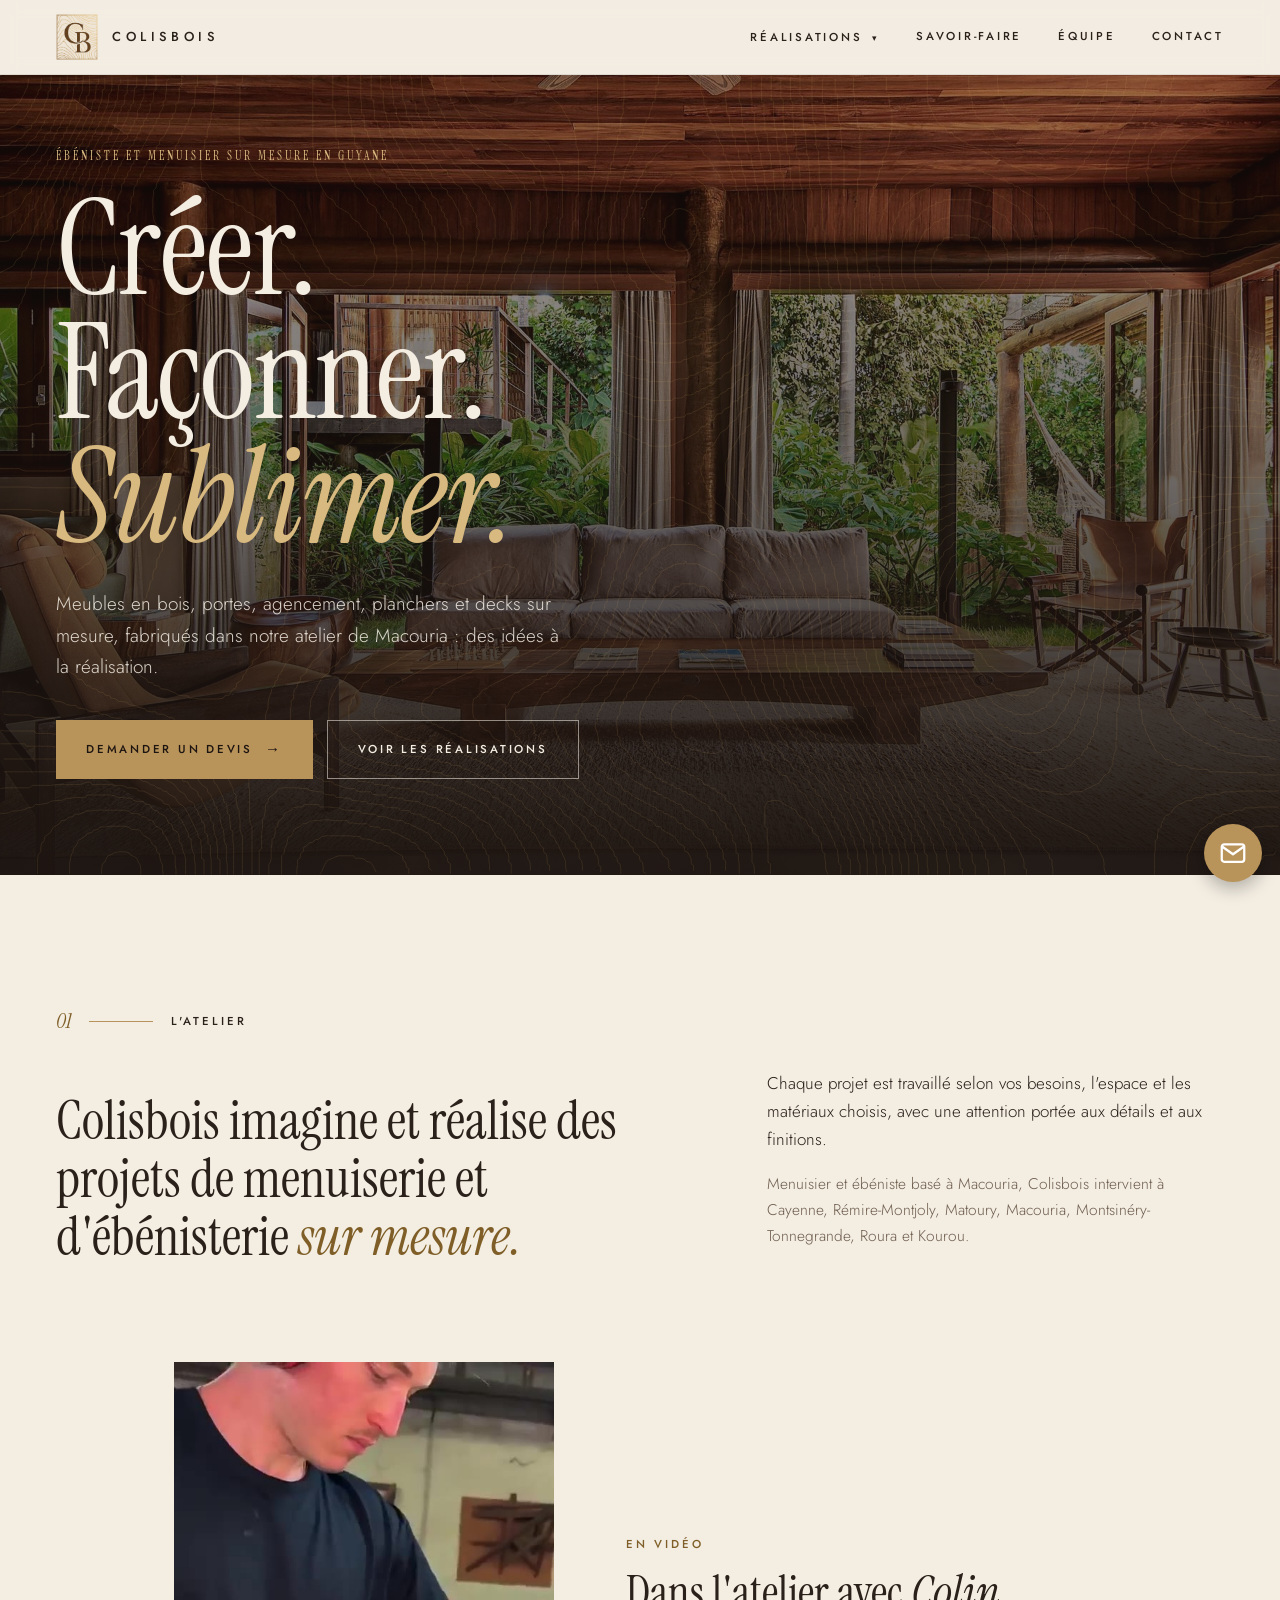
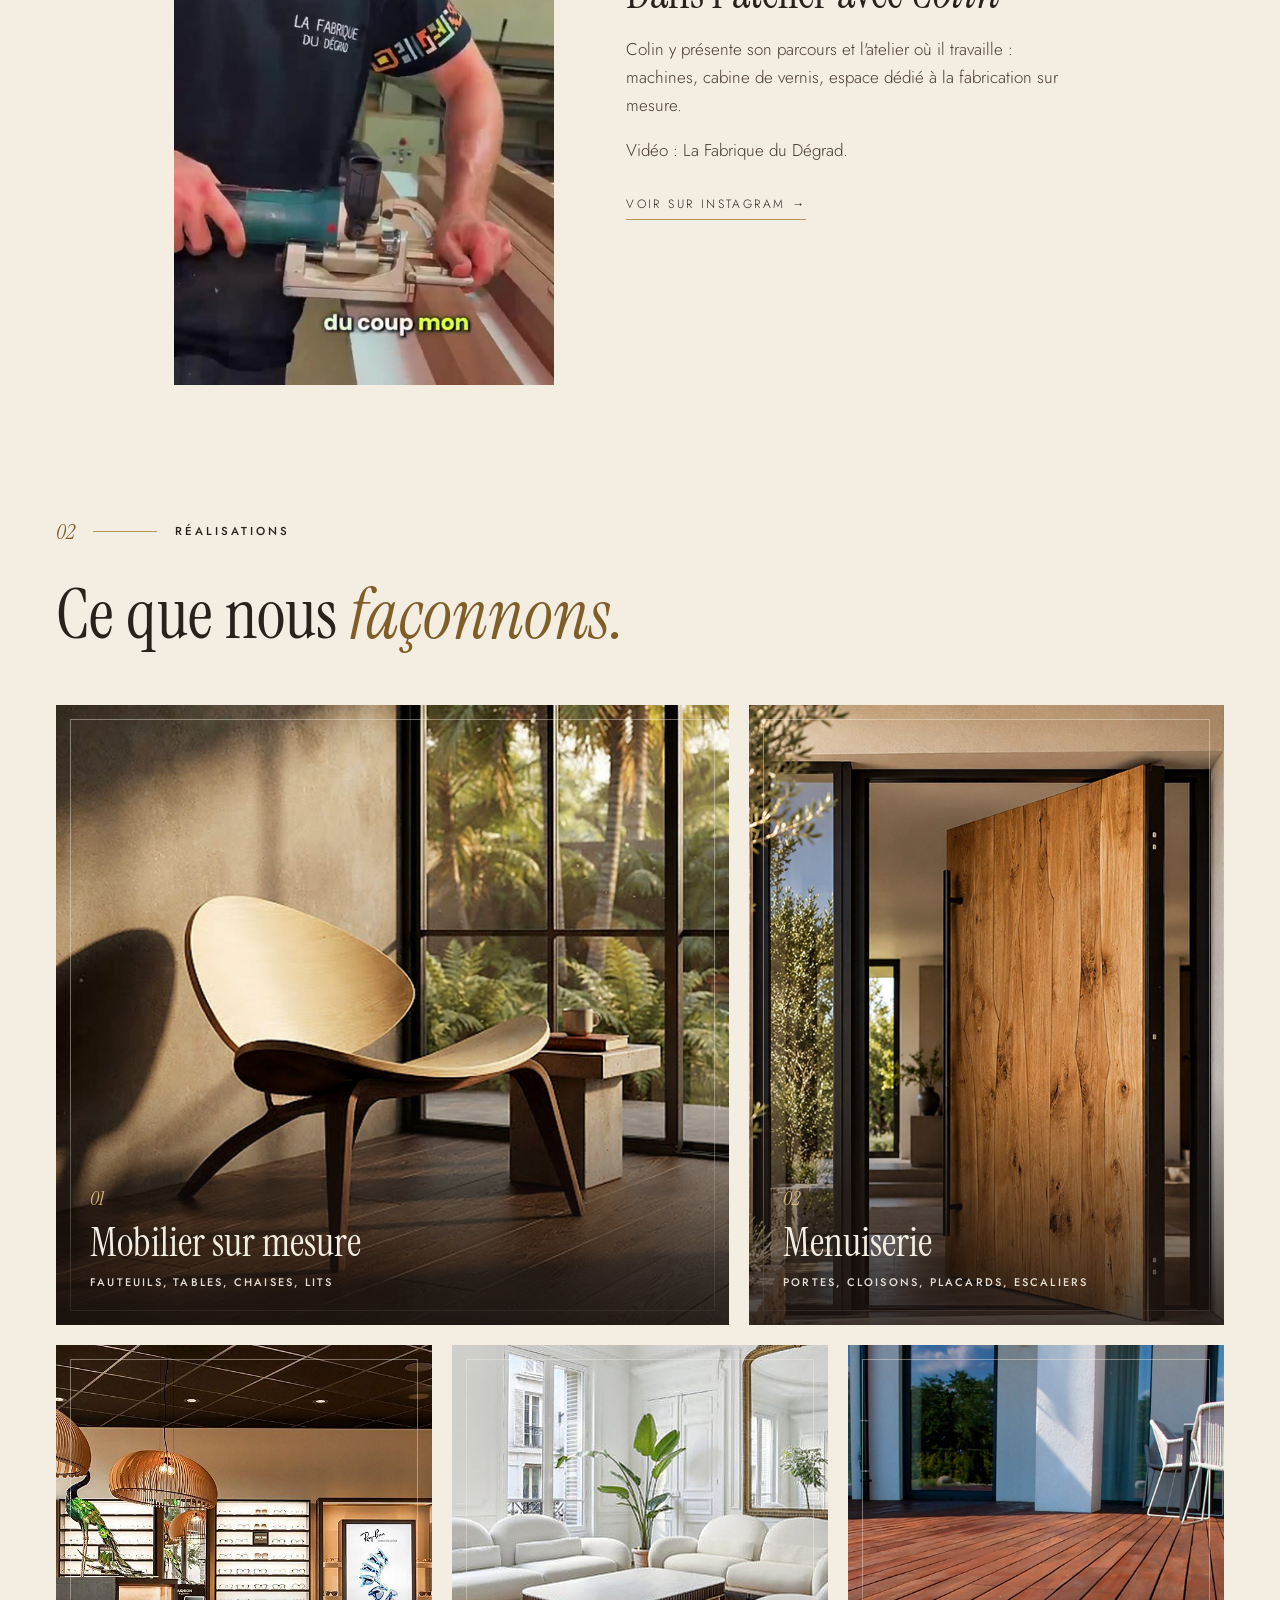
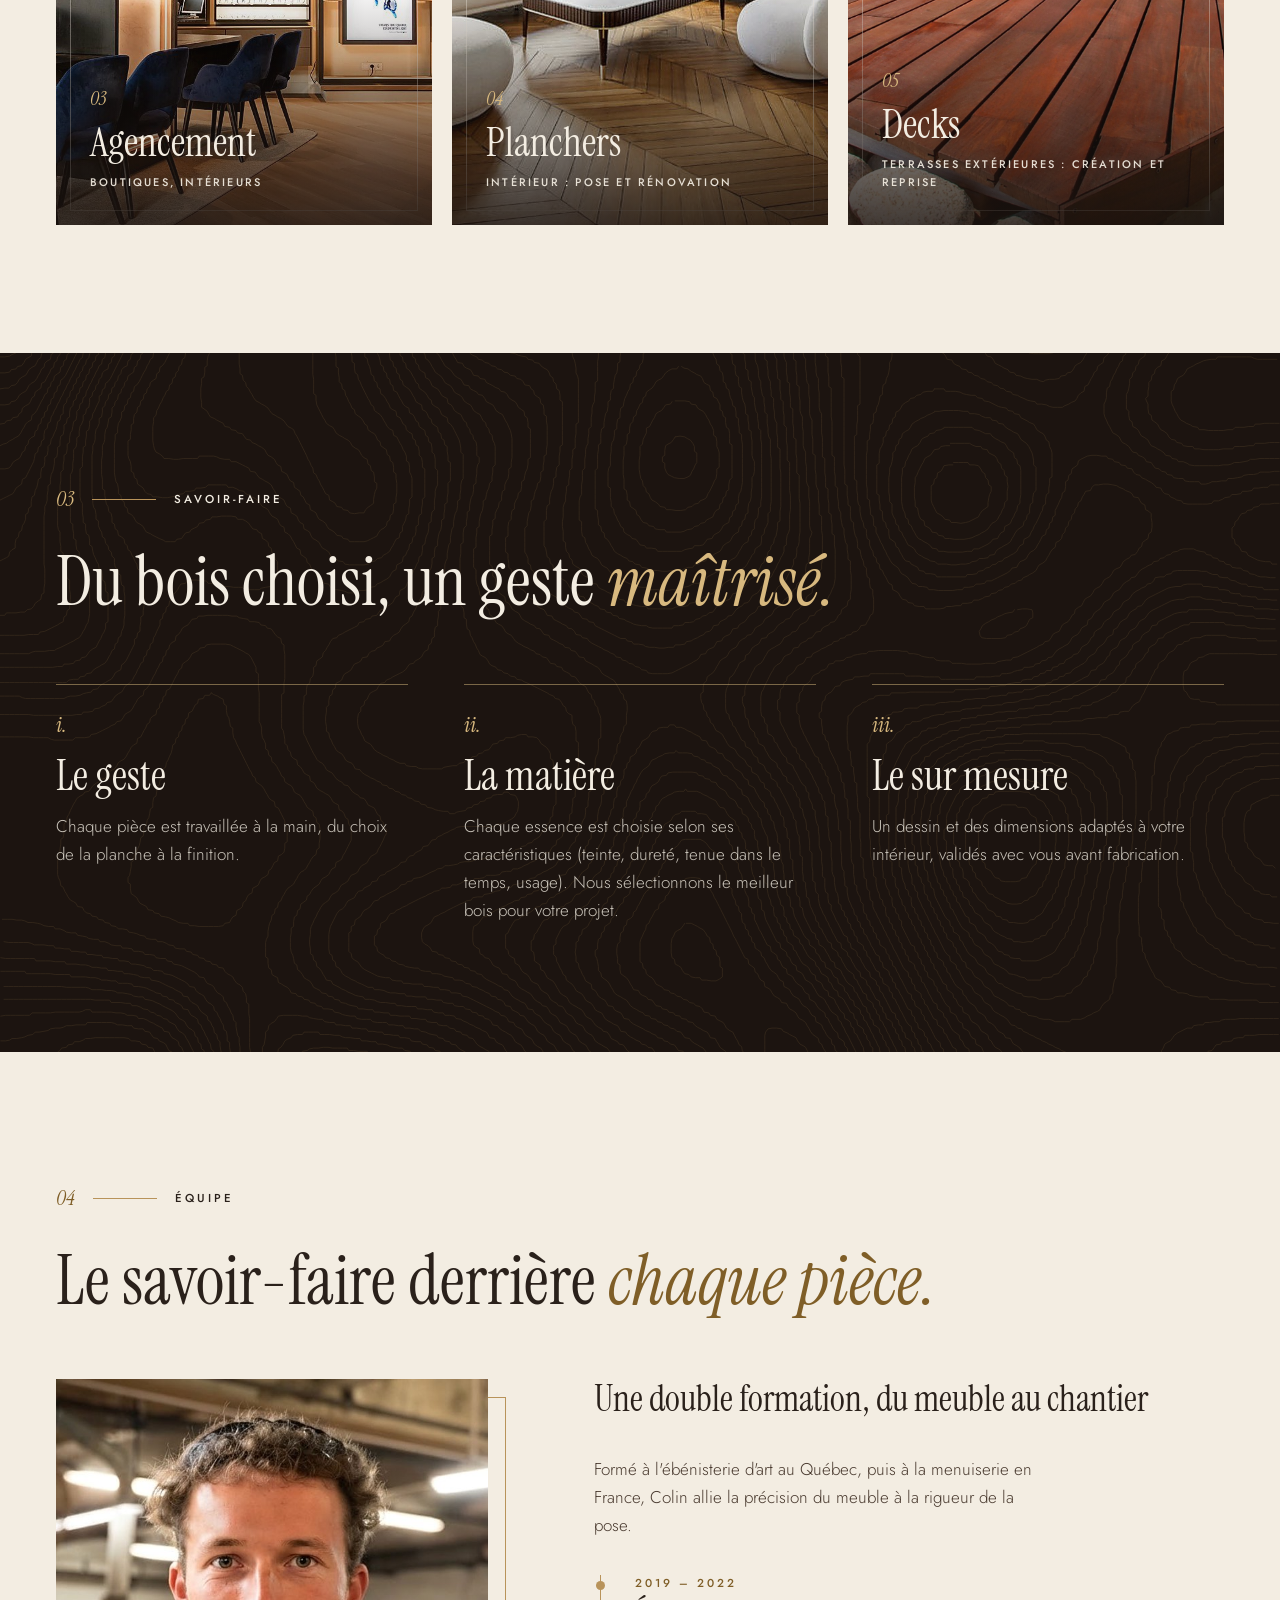
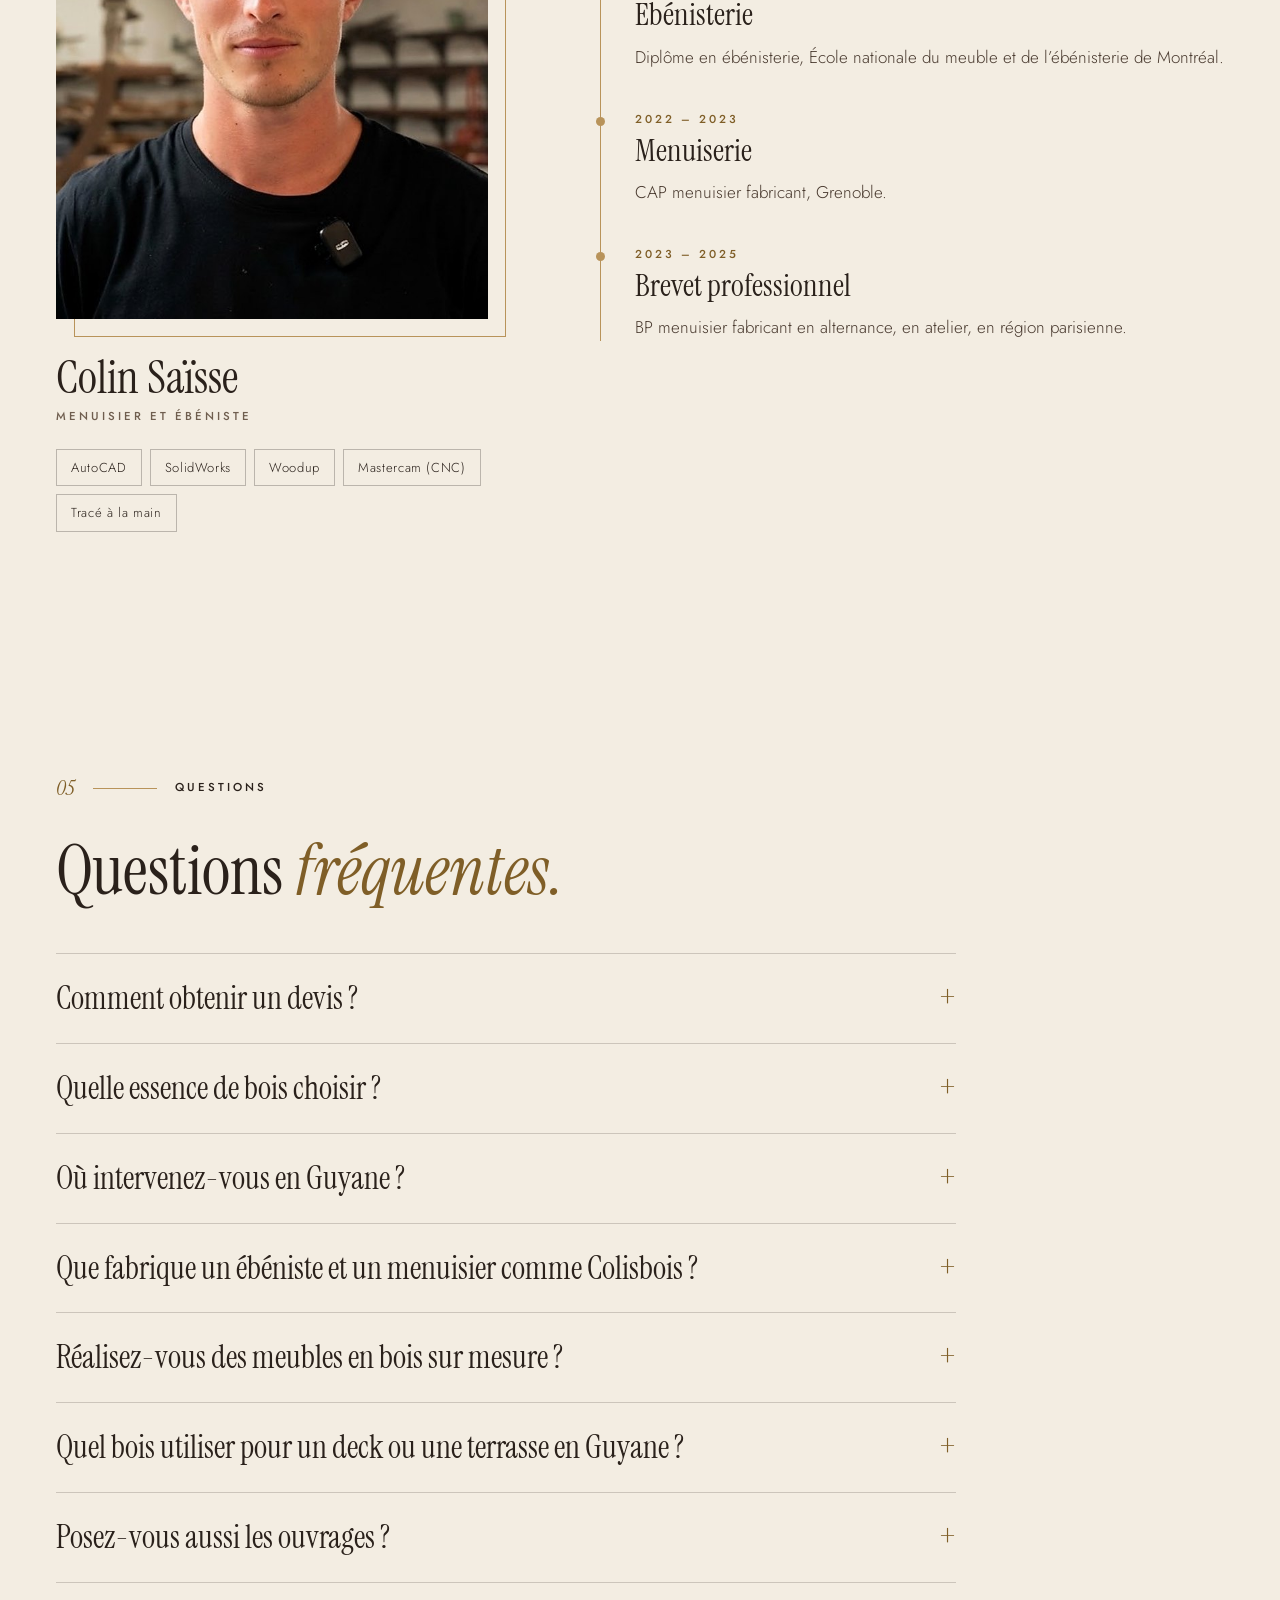
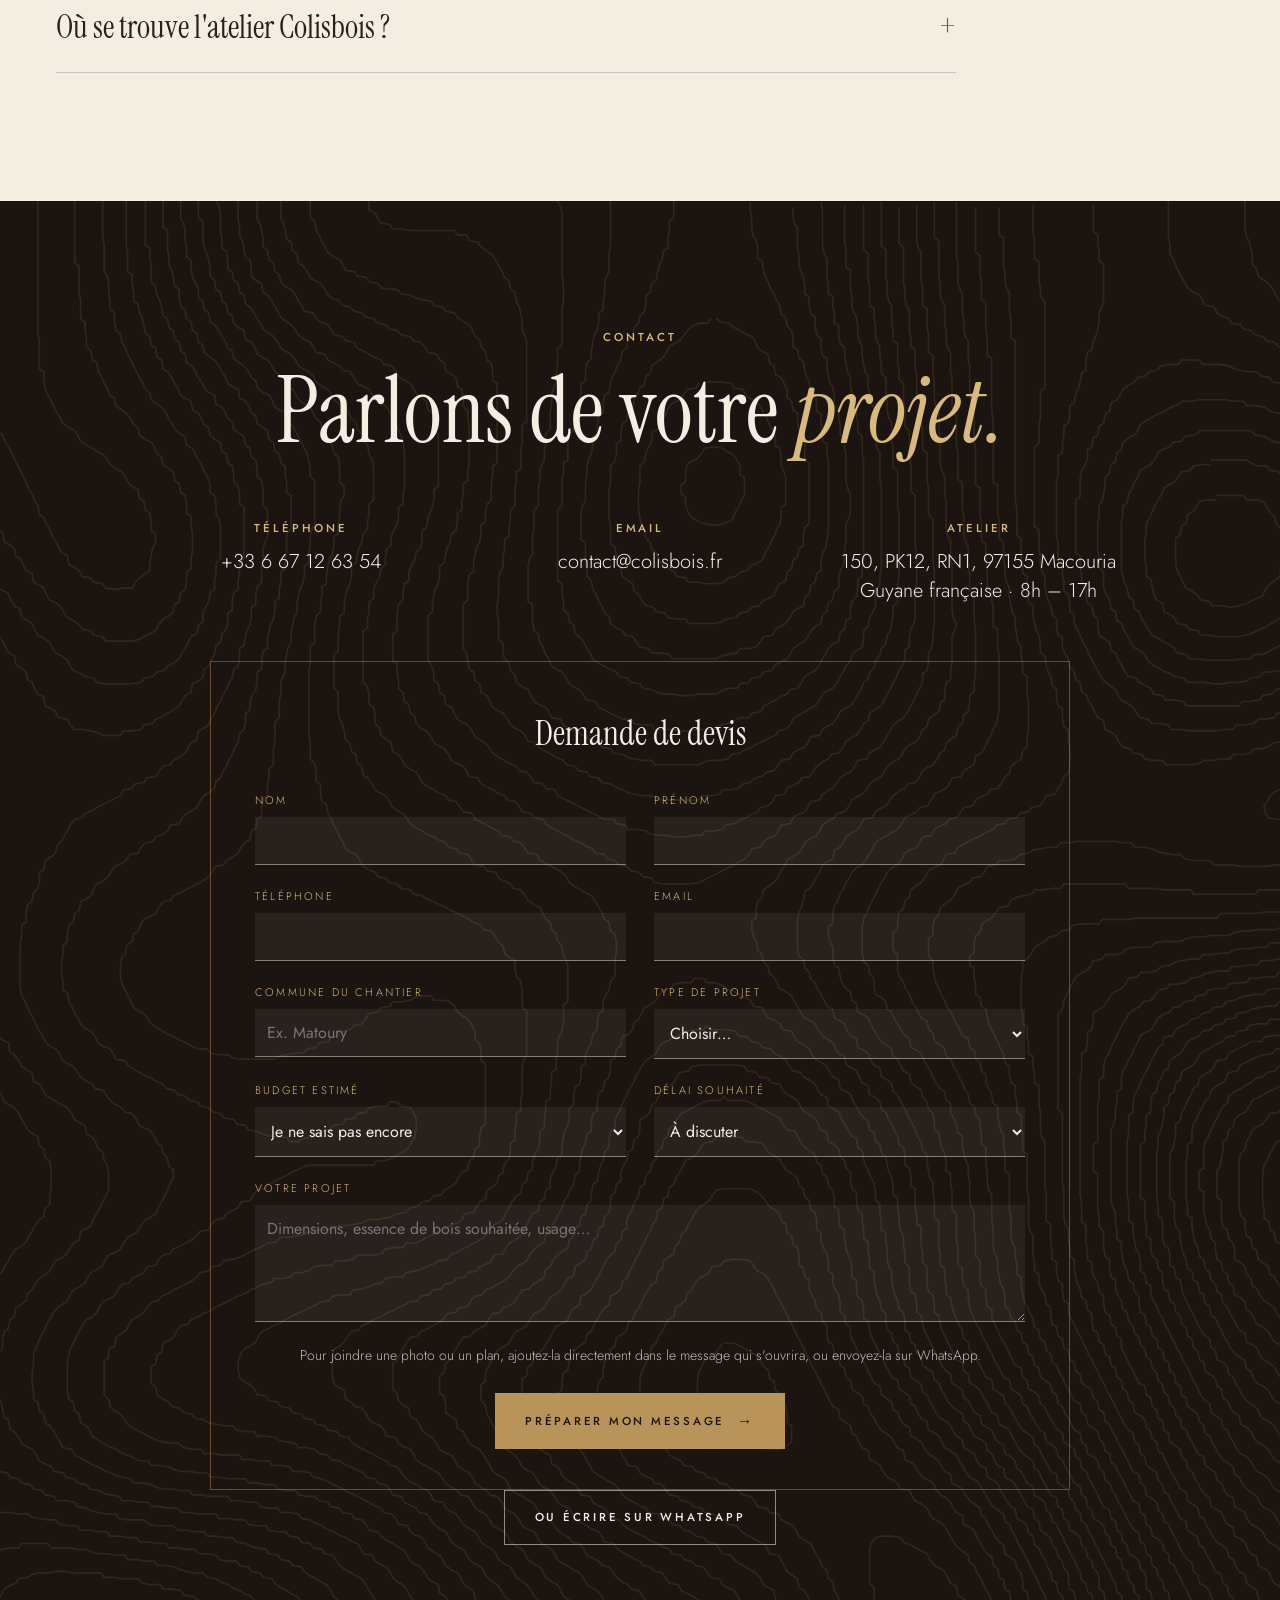
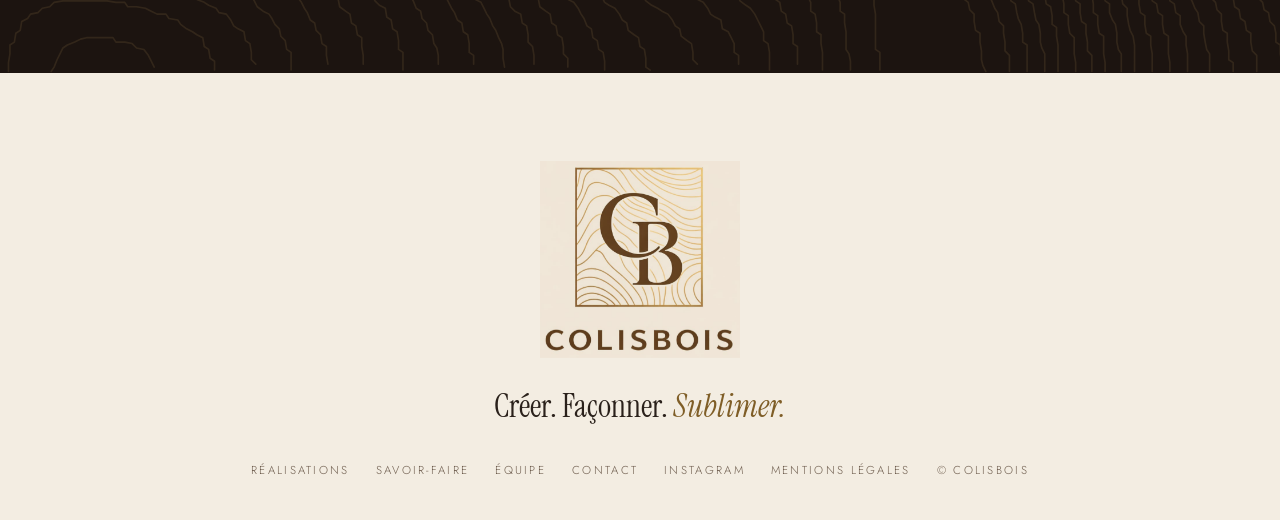
==== commit 4e1805c8: "Add files via upload" ====
--- a/index.html
+++ b/index.html
@@ -7,26 +7,23 @@
 <meta name="description" content="Colisbois, ébéniste et menuisier à Macouria : meubles en bois sur mesure, portes, volets, agencement, planchers et decks. Interventions de Cayenne à Kourou, en Guyane. Devis gratuit.">
 <link rel="canonical" href="https://www.colisbois.fr/">
 <link rel="icon" href="favicon.ico" sizes="48x48">
-<link rel="icon" type="image/png" href="favicon-48.png" sizes="48x48">
-<link rel="icon" type="image/png" href="favicon-96.png" sizes="96x96">
-<link rel="icon" type="image/png" href="favicon-192.png" sizes="192x192">
+<link rel="icon" type="image/png" href="favicon-48.png" sizes="48x48"><link rel="icon" type="image/png" href="favicon-96.png" sizes="96x96"><link rel="icon" type="image/png" href="favicon-192.png" sizes="192x192">
 <link rel="apple-touch-icon" href="apple-touch-icon.png">
 <meta property="og:title" content="Ébéniste et menuisier en Guyane – Meubles en bois sur mesure | Colisbois">
-<meta property="og:url" content="https://www.colisbois.fr/">
+<meta property="og:description" content="Colisbois, ébéniste et menuisier à Macouria : meubles en bois sur mesure, portes, volets, agencement, planchers et decks. Interventions de Cayenne à Kourou, en Guyane. Devis gratuit.">
+<meta property="og:image" content="https://www.colisbois.fr/images/colisbois-menuiserie-ebenisterie-guyane.jpg">
+<meta property="og:type" content="website">
 <meta property="og:site_name" content="Colisbois">
 <meta property="og:locale" content="fr_FR">
+<meta property="og:url" content="https://www.colisbois.fr/">
 <meta name="twitter:card" content="summary_large_image">
 <meta name="robots" content="index,follow,max-image-preview:large">
-<meta property="og:description" content="Créer. Façonner. Sublimer. Menuiserie et ébénisterie sur mesure en Guyane.">
-<meta property="og:image" content="https://www.colisbois.fr/images/colisbois-menuiserie-ebenisterie-guyane.jpg">
-<meta property="og:type" content="website">
 <link href="https://fonts.googleapis.com/css2?family=Instrument+Serif:ital@0;1&family=Jost:wght@300;400;500&display=swap" rel="stylesheet">
 <link rel="stylesheet" href="css/site.css">
-<script type="application/ld+json">{"@context": "https://schema.org", "@type": ["LocalBusiness", "HomeAndConstructionBusiness"], "name": "Colisbois", "description": "Menuiserie et ébénisterie sur mesure en Guyane : meubles, menuiserie, agencement, planchers et decks.", "url": "https://www.colisbois.fr", "telephone": "+33667126354", "email": "contact@colisbois.fr", "logo": "https://www.colisbois.fr/icon-512.png", "image": "https://www.colisbois.fr/images/colisbois-menuiserie-ebenisterie-guyane.jpg", "address": {"@type": "PostalAddress", "streetAddress": "150, PK12, RN1", "postalCode": "97155", "addressLocality": "Macouria", "addressCountry": "GF"}, "areaServed": [{"@type": "City", "name": "Cayenne"}, {"@type": "City", "name": "Rémire-Montjoly"}, {"@type": "City", "name": "Matoury"}, {"@type": "City", "name": "Macouria"}, {"@type": "City", "name": "Montsinéry-Tonnegrande"}, {"@type": "City", "name": "Roura"}, {"@type": "City", "name": "Kourou"}], "openingHours": "Mo-Fr 08:00-17:00", "sameAs": ["https://www.instagram.com/colisbois"], "@id": "https://www.colisbois.fr/#colisbois", "alternateName": "Colisbois menuiserie ébénisterie", "knowsAbout": ["Ébénisterie", "Menuiserie sur mesure", "Meubles en bois", "Agencement", "Planchers et parquets", "Decks et terrasses en bois"], "hasOfferCatalog": {"@type": "OfferCatalog", "name": "Prestations Colisbois", "itemListElement": [{"@type": "Offer", "itemOffered": {"@type": "Service", "name": "Meubles en bois sur mesure", "areaServed": "Guyane", "provider": {"@id": "https://www.colisbois.fr/#colisbois"}}}, {"@type": "Offer", "itemOffered": {"@type": "Service", "name": "Menuiserie : portes, volets, persiennes", "areaServed": "Guyane", "provider": {"@id": "https://www.colisbois.fr/#colisbois"}}}, {"@type": "Offer", "itemOffered": {"@type": "Service", "name": "Agencement de boutiques et d'intérieurs", "areaServed": "Guyane", "provider": {"@id": "https://www.colisbois.fr/#colisbois"}}}, {"@type": "Offer", "itemOffered": {"@type": "Service", "name": "Pose et rénovation de planchers intérieurs", "areaServed": "Guyane", "provider": {"@id": "https://www.colisbois.fr/#colisbois"}}}, {"@type": "Offer", "itemOffered": {"@type": "Service", "name": "Création et reprise de decks et terrasses", "areaServed": "Guyane", "provider": {"@id": "https://www.colisbois.fr/#colisbois"}}}]}}</script>
-<script type="application/ld+json">{"@context": "https://schema.org", "@type": "FAQPage", "mainEntity": [{"@type": "Question", "name": "Comment obtenir un devis ?", "acceptedAnswer": {"@type": "Answer", "text": "Remplissez le formulaire de devis en bas de page, appelez-nous ou écrivez-nous sur WhatsApp en décrivant votre projet : usage, dimensions approximatives, essence de bois souhaitée. Nous revenons vers vous pour en discuter."}}, {"@type": "Question", "name": "Quelle essence de bois choisir ?", "acceptedAnswer": {"@type": "Answer", "text": "L'essence dépend de votre projet : teinte, dureté, tenue dans le temps, usage intérieur ou extérieur. Dites-nous ce que vous recherchez, nous vous conseillons la plus adaptée."}}, {"@type": "Question", "name": "Où intervenez-vous en Guyane ?", "acceptedAnswer": {"@type": "Answer", "text": "Autour de Cayenne et jusqu'à Kourou : Cayenne, Rémire-Montjoly, Matoury, Macouria, Montsinéry-Tonnegrande, Roura et Kourou."}}, {"@type": "Question", "name": "Que fabrique un ébéniste et un menuisier comme Colisbois ?", "acceptedAnswer": {"@type": "Answer", "text": "Colisbois réalise des meubles en bois sur mesure (tables, chaises, fauteuils, bibliothèques, rangements), des ouvrages de menuiserie (portes, volets, persiennes, placards), de l'agencement de boutiques et d'intérieurs, des planchers intérieurs et des decks extérieurs."}}, {"@type": "Question", "name": "Réalisez-vous des meubles en bois sur mesure ?", "acceptedAnswer": {"@type": "Answer", "text": "Oui. Chaque meuble est dessiné avec vous : dimensions, essence de bois, finitions et style, puis fabriqué dans notre atelier de Macouria."}}, {"@type": "Question", "name": "Quel bois utiliser pour un deck ou une terrasse en Guyane ?", "acceptedAnswer": {"@type": "Answer", "text": "Pour l'extérieur, nous recommandons des essences durables, résistantes à l'humidité, à la chaleur et aux insectes. Nous vous conseillons selon l'exposition, l'usage et le budget."}}, {"@type": "Question", "name": "Posez-vous aussi les ouvrages ?", "acceptedAnswer": {"@type": "Answer", "text": "Oui, Colisbois fabrique et pose : portes, volets, planchers, decks et agencements, selon le projet."}}, {"@type": "Question", "name": "Où se trouve l'atelier Colisbois ?", "acceptedAnswer": {"@type": "Answer", "text": "L'atelier est situé au 150, PK12, RN1, 97155 Macouria, en Guyane. Ouvert de 8h à 17h : appelez-nous au +33 6 67 12 63 54 avant de passer."}}]}</script>
+<script type="application/ld+json">{"@context": "https://schema.org", "@type": ["LocalBusiness", "HomeAndConstructionBusiness"], "name": "Colisbois", "description": "Menuiserie et ébénisterie sur mesure en Guyane : meubles, menuiserie, agencement, planchers et decks.", "url": "https://www.colisbois.fr", "telephone": "+33667126354", "email": "contact@colisbois.fr", "logo": "https://www.colisbois.fr/icon-512.png", "image": "https://www.colisbois.fr/images/colisbois-menuiserie-ebenisterie-guyane.jpg", "address": {"@type": "PostalAddress", "streetAddress": "150, PK12, RN1", "postalCode": "97155", "addressLocality": "Macouria", "addressCountry": "GF"}, "areaServed": [{"@type": "City", "name": "Cayenne"}, {"@type": "City", "name": "Rémire-Montjoly"}, {"@type": "City", "name": "Matoury"}, {"@type": "City", "name": "Macouria"}, {"@type": "City", "name": "Montsinéry-Tonnegrande"}, {"@type": "City", "name": "Roura"}, {"@type": "City", "name": "Kourou"}], "openingHours": "Mo-Fr 08:00-17:00", "sameAs": ["https://www.instagram.com/colisbois"], "@id": "https://www.colisbois.fr/#colisbois", "alternateName": "Colisbois menuiserie ébénisterie", "knowsAbout": ["Ébénisterie", "Menuiserie sur mesure", "Meubles en bois", "Agencement", "Planchers et parquets", "Decks et terrasses en bois"], "hasOfferCatalog": {"@type": "OfferCatalog", "name": "Prestations Colisbois", "itemListElement": [{"@type": "Offer", "itemOffered": {"@type": "Service", "name": "Meubles en bois sur mesure", "areaServed": "Guyane", "provider": {"@id": "https://www.colisbois.fr/#colisbois"}}}, {"@type": "Offer", "itemOffered": {"@type": "Service", "name": "Menuiserie : portes, volets, persiennes", "areaServed": "Guyane", "provider": {"@id": "https://www.colisbois.fr/#colisbois"}}}, {"@type": "Offer", "itemOffered": {"@type": "Service", "name": "Agencement de boutiques et d'intérieurs", "areaServed": "Guyane", "provider": {"@id": "https://www.colisbois.fr/#colisbois"}}}, {"@type": "Offer", "itemOffered": {"@type": "Service", "name": "Pose et rénovation de planchers intérieurs", "areaServed": "Guyane", "provider": {"@id": "https://www.colisbois.fr/#colisbois"}}}, {"@type": "Offer", "itemOffered": {"@type": "Service", "name": "Création et reprise de decks et terrasses", "areaServed": "Guyane", "provider": {"@id": "https://www.colisbois.fr/#colisbois"}}}]}}</script><script type="application/ld+json">{"@context": "https://schema.org", "@type": "FAQPage", "mainEntity": [{"@type": "Question", "name": "Comment obtenir un devis ?", "acceptedAnswer": {"@type": "Answer", "text": "Remplissez le formulaire de devis en bas de page, appelez-nous ou écrivez-nous sur WhatsApp en décrivant votre projet : usage, dimensions approximatives, essence de bois souhaitée. Nous revenons vers vous pour en discuter."}}, {"@type": "Question", "name": "Quelle essence de bois choisir ?", "acceptedAnswer": {"@type": "Answer", "text": "L'essence dépend de votre projet : teinte, dureté, tenue dans le temps, usage intérieur ou extérieur. Dites-nous ce que vous recherchez, nous vous conseillons la plus adaptée."}}, {"@type": "Question", "name": "Où intervenez-vous en Guyane ?", "acceptedAnswer": {"@type": "Answer", "text": "Autour de Cayenne et jusqu'à Kourou : Cayenne, Rémire-Montjoly, Matoury, Macouria, Montsinéry-Tonnegrande, Roura et Kourou."}}, {"@type": "Question", "name": "Que fabrique un ébéniste et un menuisier comme Colisbois ?", "acceptedAnswer": {"@type": "Answer", "text": "Colisbois réalise des meubles en bois sur mesure (tables, chaises, fauteuils, bibliothèques, rangements), des ouvrages de menuiserie (portes, volets, persiennes, placards), de l'agencement de boutiques et d'intérieurs, des planchers intérieurs et des decks extérieurs."}}, {"@type": "Question", "name": "Réalisez-vous des meubles en bois sur mesure ?", "acceptedAnswer": {"@type": "Answer", "text": "Oui. Chaque meuble est dessiné avec vous : dimensions, essence de bois, finitions et style, puis fabriqué dans notre atelier de Macouria."}}, {"@type": "Question", "name": "Quel bois utiliser pour un deck ou une terrasse en Guyane ?", "acceptedAnswer": {"@type": "Answer", "text": "Pour l'extérieur, nous recommandons des essences durables, résistantes à l'humidité, à la chaleur et aux insectes. Nous vous conseillons selon l'exposition, l'usage et le budget."}}, {"@type": "Question", "name": "Posez-vous aussi les ouvrages ?", "acceptedAnswer": {"@type": "Answer", "text": "Oui, Colisbois fabrique et pose : portes, volets, planchers, decks et agencements, selon le projet."}}, {"@type": "Question", "name": "Où se trouve l'atelier Colisbois ?", "acceptedAnswer": {"@type": "Answer", "text": "L'atelier est situé au 150, PK12, RN1, 97155 Macouria, en Guyane. Ouvert de 8h à 17h : appelez-nous au +33 6 67 12 63 54 avant de passer."}}]}</script>
 </head>
 <body>
-<header class="nav"><a class="brand" href="#" aria-label="Colisbois, accueil"><img src="images/logo-mark.png" alt=""><span>Colisbois</span></a><nav class="navlinks" aria-label="Navigation principale"><a href="#univers">Réalisations</a><a href="#savoir-faire">Savoir-faire</a><a href="#equipe">Équipe</a><a href="#contact">Contact</a></nav></header>
+<header class="nav"><a class="brand" href="./" aria-label="Colisbois, accueil"><img src="images/logo-mark.png" alt=""><span>Colisbois</span></a><nav class="navlinks" aria-label="Navigation principale"><div class="dd"><a class="dd-t" href="#univers">Réalisations <i>▾</i></a><div class="dd-m"><a href="realisations/mobilier-sur-mesure/">Mobilier sur mesure</a><a href="realisations/menuiserie/">Menuiserie</a><a href="realisations/agencement/">Agencement</a><a href="realisations/planchers/">Planchers</a><a href="realisations/decks/">Decks</a></div></div><a href="#savoir-faire">Savoir-faire</a><a href="#equipe">Équipe</a><a href="#contact">Contact</a></nav></header>
 <section class="hero"><img src="images/colisbois-menuiserie-ebenisterie-guyane.jpg" alt="Intérieur en bois ouvert sur la végétation" fetchpriority="high"><div class="shade"></div><div class="veins"></div>
 <div class="hero-in"><h1 class="lbl gold h1k">Ébéniste et menuisier sur mesure en Guyane</h1>
 <p class="hp" aria-hidden="false">Créer.<br>Façonner.<br><em>Sublimer.</em></p>
@@ -37,7 +34,7 @@
 <div class="intro"><h2 class="t">Colisbois imagine et réalise des projets de menuiserie et d'ébénisterie <em>sur mesure.</em></h2>
 <div class="intro-r"><p>Chaque projet est travaillé selon vos besoins, l'espace et les matériaux choisis, avec une attention portée aux détails et aux finitions.</p>
 <p class="mu">Menuisier et ébéniste basé à Macouria, Colisbois intervient à Cayenne, Rémire-Montjoly, Matoury, Macouria, Montsinéry-Tonnegrande, Roura et Kourou.</p></div></div>
-<div class="atv"><div class="atv-v" id="atv"><video class="atv-vid" muted loop playsinline autoplay preload="metadata" poster="images/atelier-colin-video.jpg" src="images/colin-atelier-guyane.mp4" aria-label="Colin, menuisier, présente son atelier"></video><button type="button" class="atv-s" id="atvs"><svg width="20" height="20" viewBox="0 0 24 24" aria-hidden="true" fill="none" stroke="currentColor" stroke-width="1.8" stroke-linecap="round" stroke-linejoin="round"><path d="M4 9v6h4l5 4V5L8 9z"/><path d="M17 9.500l4 5M21 9.500l-4 5"/></svg><span>Activer le son</span></button></div>
+<div class="atv"><div class="atv-v" id="atv"><video class="atv-vid" muted loop playsinline autoplay preload="metadata" poster="images/atelier-colin-video.jpg" src="images/colin-atelier-guyane.mp4" aria-label="Colin, menuisier, présente son atelier"></video></div>
 <div class="atv-t"><span class="lbl gold2">En vidéo</span><h3>Dans l'atelier avec <em>Colin</em></h3>
 <p>Colin y présente son parcours et l'atelier où il travaille : machines, cabine de vernis, espace dédié à la fabrication sur mesure.</p>
 <p class="mu">Vidéo : La Fabrique du Dégrad.</p>
@@ -106,7 +103,7 @@
 <div class="btns"><a class="btn line" href="https://wa.me/33667126354" target="_blank" rel="noopener">Ou écrire sur WhatsApp</a></div>
 </div></section>
 <footer class="foot"><img src="images/logo-complet.png" alt="Colisbois" loading="lazy"><p class="slogan">Créer. Façonner. <em>Sublimer.</em></p>
-<p class="small"><a href="https://www.instagram.com/colisbois" target="_blank" rel="noopener">Instagram</a><span>Mentions légales</span><span>© Colisbois</span></p></footer>
+<p class="small flinks"><a href="#univers">Réalisations</a><a href="#savoir-faire">Savoir-faire</a><a href="#equipe">Équipe</a><a href="#contact">Contact</a><a href="https://www.instagram.com/colisbois" target="_blank" rel="noopener">Instagram</a><span>Mentions légales</span><span>© Colisbois</span></p></footer>
 <a class="wa" href="https://wa.me/33667126354" aria-label="Écrire sur WhatsApp"><svg width="32" height="32" viewBox="0 0 32 32" aria-hidden="true"><path fill="#fff" d="M16 3C8.8 3 3 8.7 3 15.8c0 2.5.7 4.8 2 6.8L3 29l6.6-1.9c1.9 1 4 1.6 6.4 1.6 7.2 0 13-5.7 13-12.8S23.200 3 16 3zm0 23.300c-2.100 0-4.100-.6-5.800-1.700l-.4-.2-3.900 1.100 1.100-3.800-.3-.4a10.400 10.400 0 0 1-1.600-5.500C5.100 10 10 5.300 16 5.300s10.900 4.700 10.900 10.500S22 26.300 16 26.300zm6-7.800c-.3-.2-1.900-.9-2.200-1-.3-.1-.5-.2-.7.200-.2.300-.8 1-1 1.200-.2.200-.4.200-.7.100-.3-.2-1.400-.5-2.600-1.600-1-.9-1.600-1.900-1.800-2.200-.2-.3 0-.5.100-.7l.5-.6c.2-.2.200-.3.300-.5.100-.2.100-.4 0-.6l-1-2.300c-.2-.6-.5-.5-.7-.5h-.6c-.2 0-.6.100-.9.400-.3.300-1.200 1.100-1.200 2.700s1.200 3.200 1.400 3.400c.2.200 2.300 3.500 5.600 4.900.8.300 1.400.5 1.900.6.8.3 1.500.2 2.100.1.600-.1 1.900-.8 2.100-1.500.3-.7.300-1.400.2-1.500-.1-.2-.3-.3-.6-.4z"/></svg></a><a class="gm" href="https://mail.google.com/mail/?view=cm&amp;fs=1&amp;to=contact@colisbois.fr&amp;su=Demande%20de%20devis%20Colisbois" target="_blank" rel="noopener" aria-label="Écrire par Gmail"><svg width="30" height="30" viewBox="0 0 24 24" aria-hidden="true" fill="none" stroke="#fff" stroke-width="1.8" stroke-linecap="round" stroke-linejoin="round"><rect x="3" y="5" width="18" height="14" rx="2"/><path d="M3.500 7l8.500 6 8.500-6"/></svg></a>
 <script>
 (function(){var f=document.getElementById('devis');if(!f)return;
@@ -116,7 +113,7 @@
 window.open(u,'_blank','noopener');});})();
 </script><script>
 (function(){var w=document.getElementById('atv');if(!w)return;var v=w.querySelector('video'),b=document.getElementById('atvs');
-b.addEventListener('click',function(){v.muted=false;v.loop=false;v.currentTime=0;v.controls=true;v.play();b.hidden=true});
+if(b)b.addEventListener('click',function(){v.muted=false;v.loop=false;v.currentTime=0;v.controls=true;v.play();b.hidden=true});
 if('IntersectionObserver' in window){new IntersectionObserver(function(en){en.forEach(function(x){if(v.controls)return;if(x.isIntersecting){v.play().catch(function(){})}else{v.pause()}})},{threshold:.25}).observe(w)}})();
 </script>
 </body>
--- a/css/site.css
+++ b/css/site.css
@@ -209,3 +209,15 @@
 .atv-s{position:absolute;left:14px;bottom:14px;display:inline-flex;align-items:center;gap:10px;padding:12px 18px;border:1px solid var(--brl);background:rgba(28,20,16,.72);color:var(--iv);font:500 11.5px 'Jost',sans-serif;letter-spacing:.2em;text-transform:uppercase;cursor:pointer}
 .atv-s:hover{background:var(--br);color:var(--eb)}
 .atv-s[hidden]{display:none}
+
+.dd{position:relative}
+.dd-t i{font-style:normal;font-size:9px;margin-left:4px}
+.dd-m{position:absolute;left:-18px;top:100%;padding-top:14px;min-width:240px;display:none;z-index:60}
+.dd-m>a{display:block;background:var(--iv);padding:14px 20px;border:1px solid rgba(28,20,16,.1);border-top:0;font-size:11.5px;letter-spacing:.2em;text-transform:uppercase;white-space:nowrap}
+.dd-m>a:first-child{border-top:1px solid rgba(28,20,16,.1)}
+.dd-m>a:hover{background:#fff;color:var(--bd)}
+.dd:hover .dd-m,.dd:focus-within .dd-m{display:block}
+.flinks{display:flex;gap:26px;justify-content:center;flex-wrap:wrap}
+@media(max-width:800px){.dd-m{display:none!important}}
+.atv-v{aspect-ratio:540/886;max-width:380px}
+.eqsec{padding-bottom:110px}
